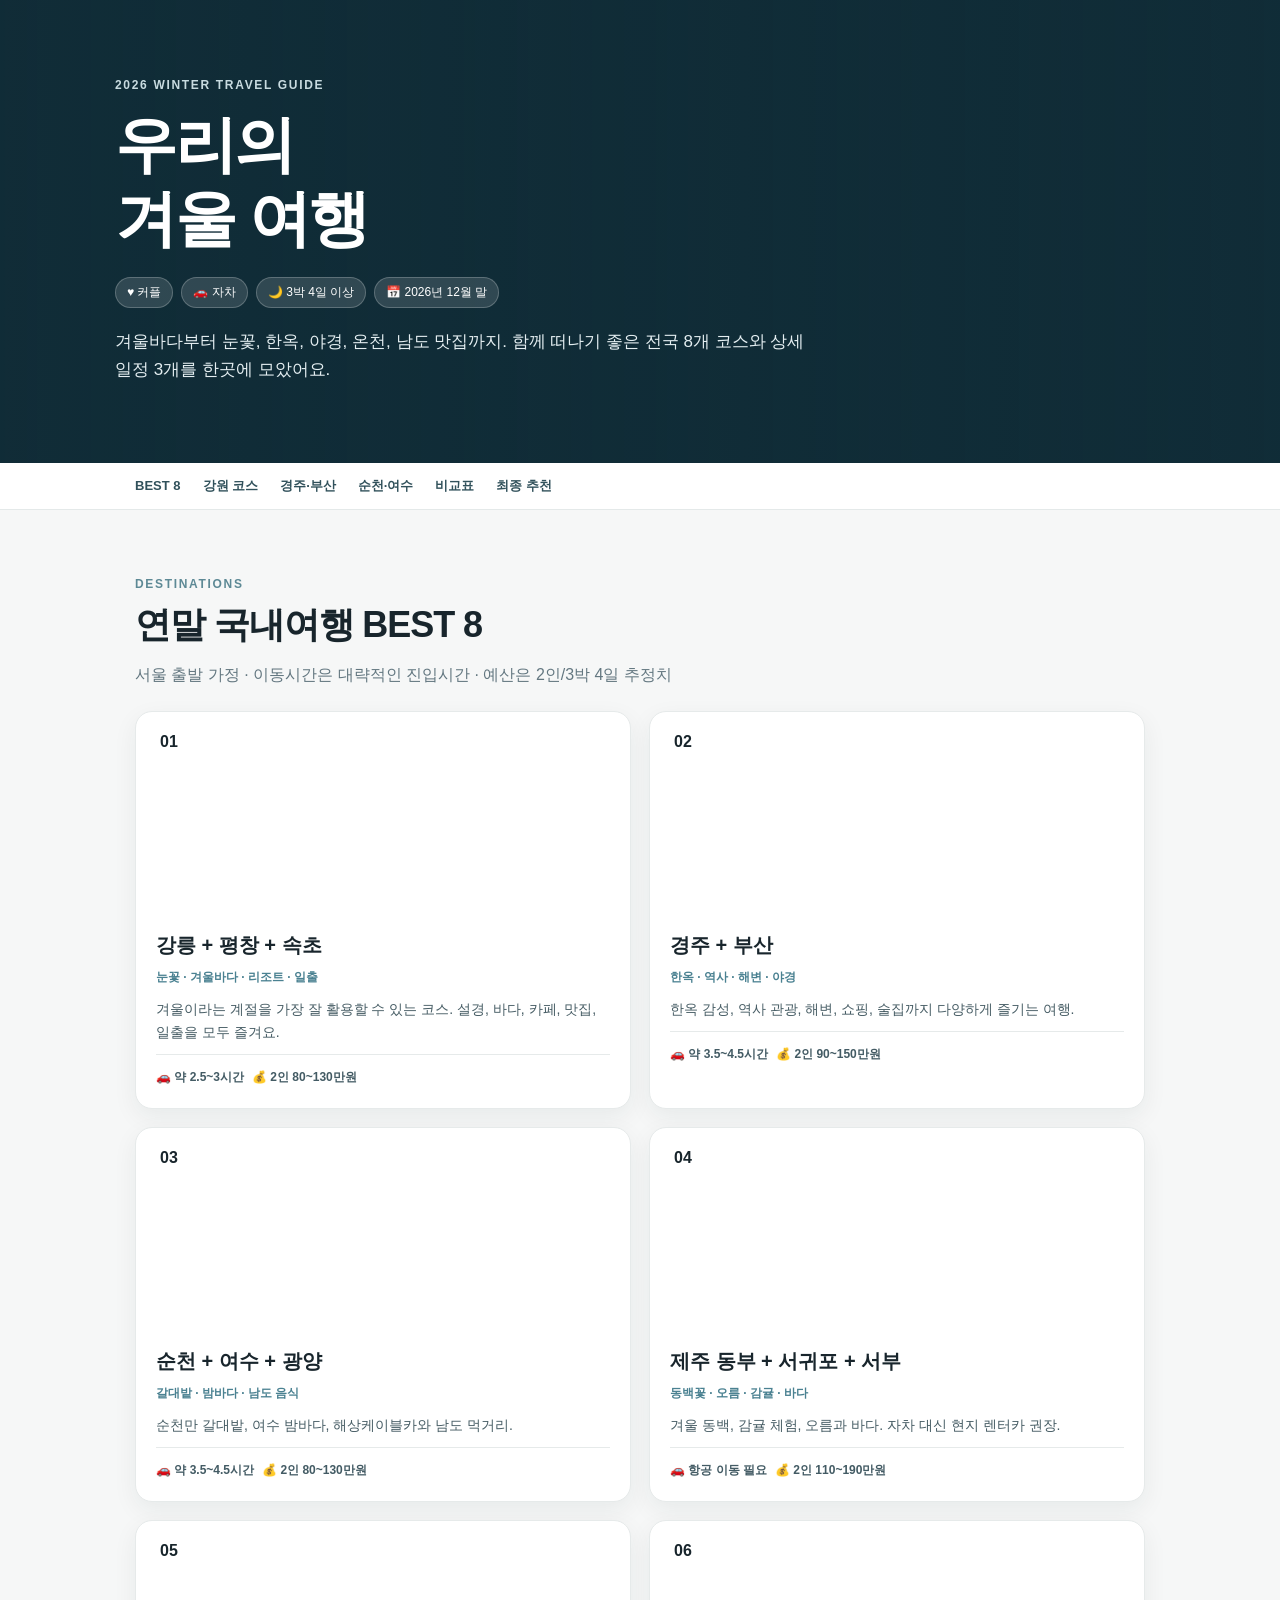
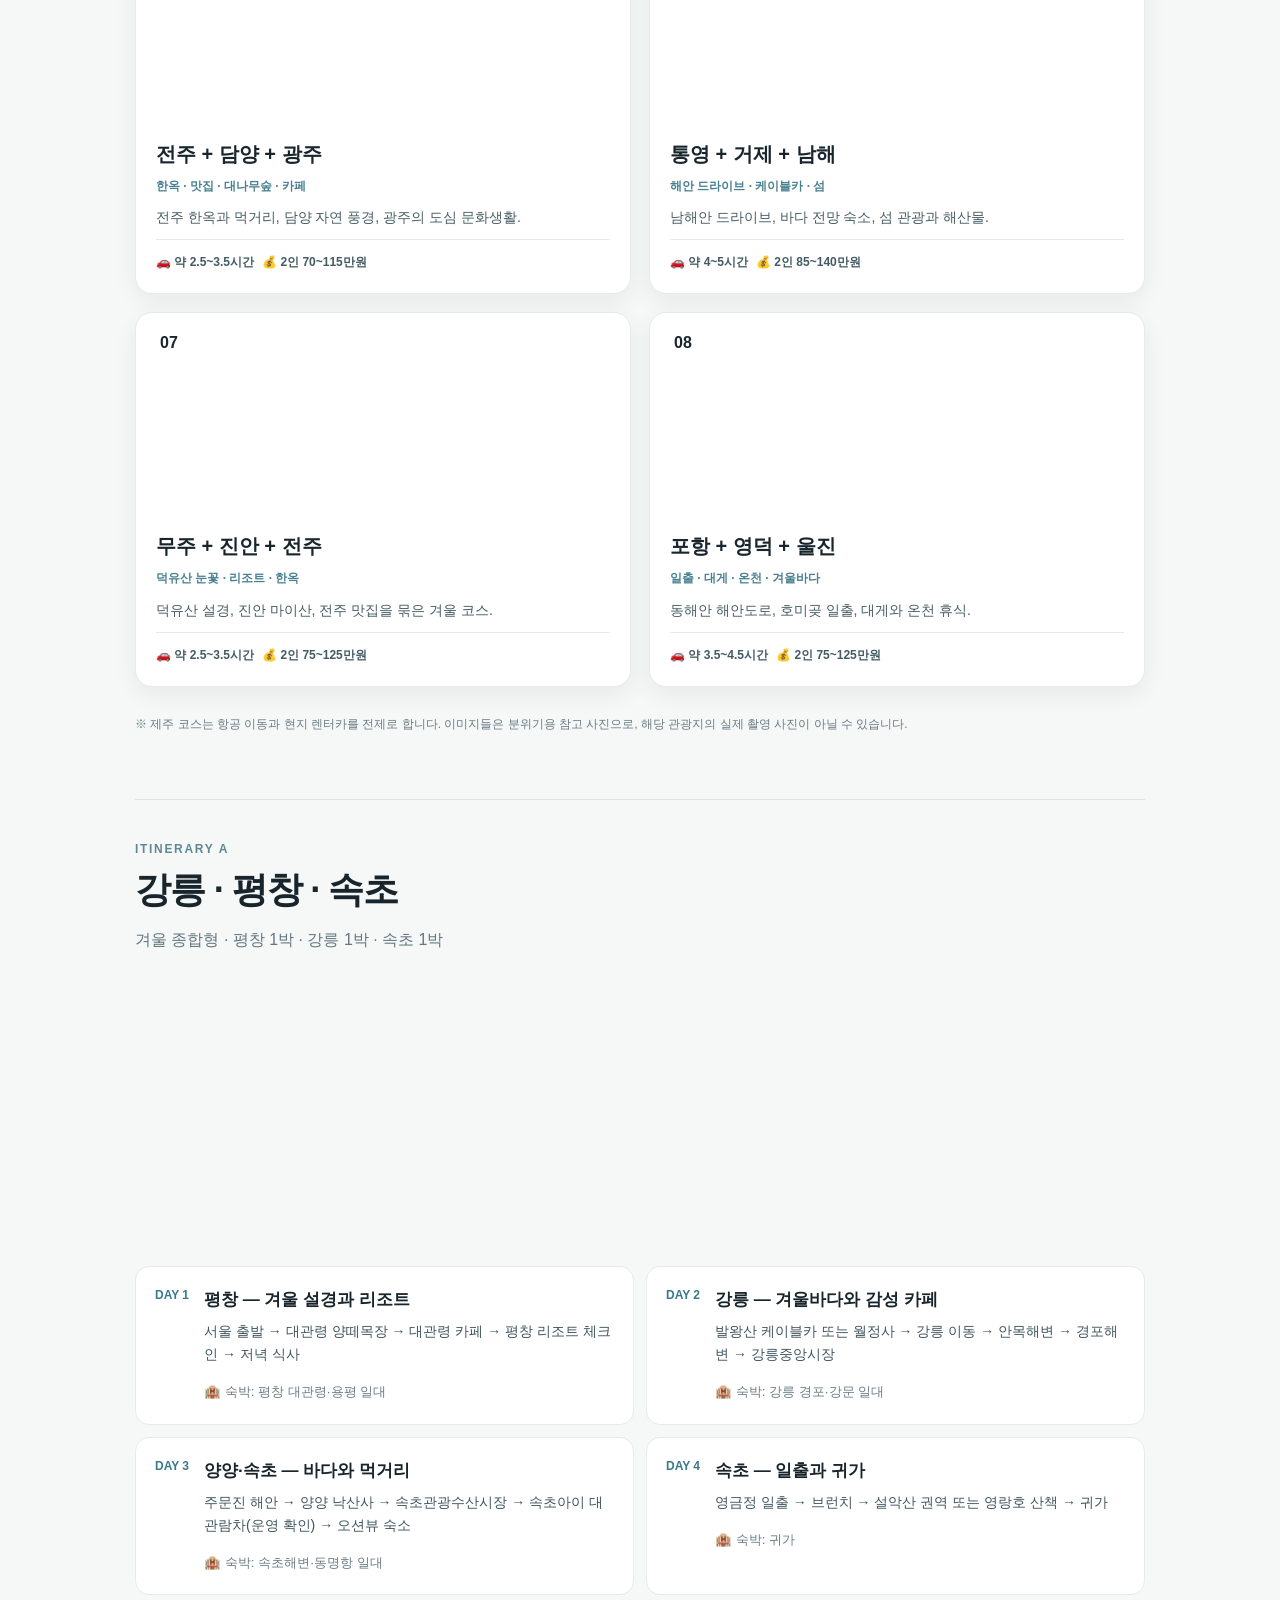
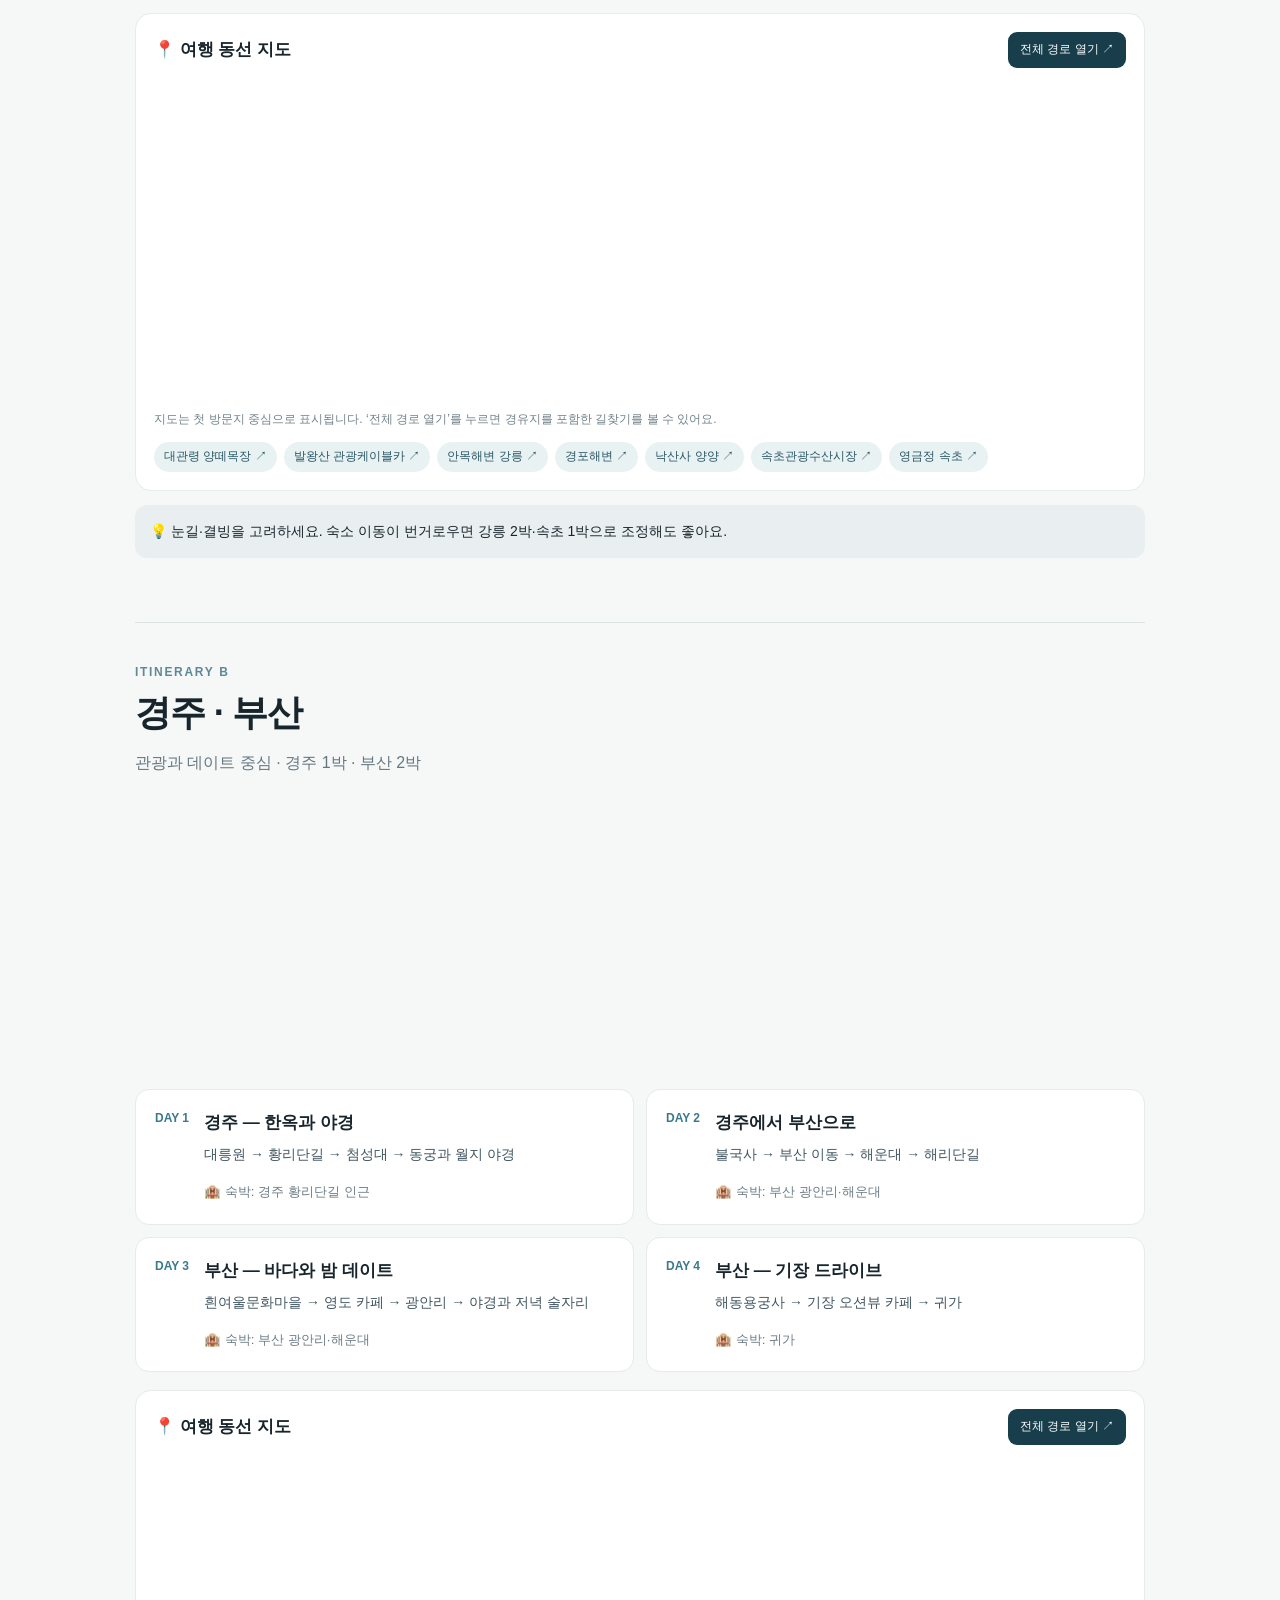
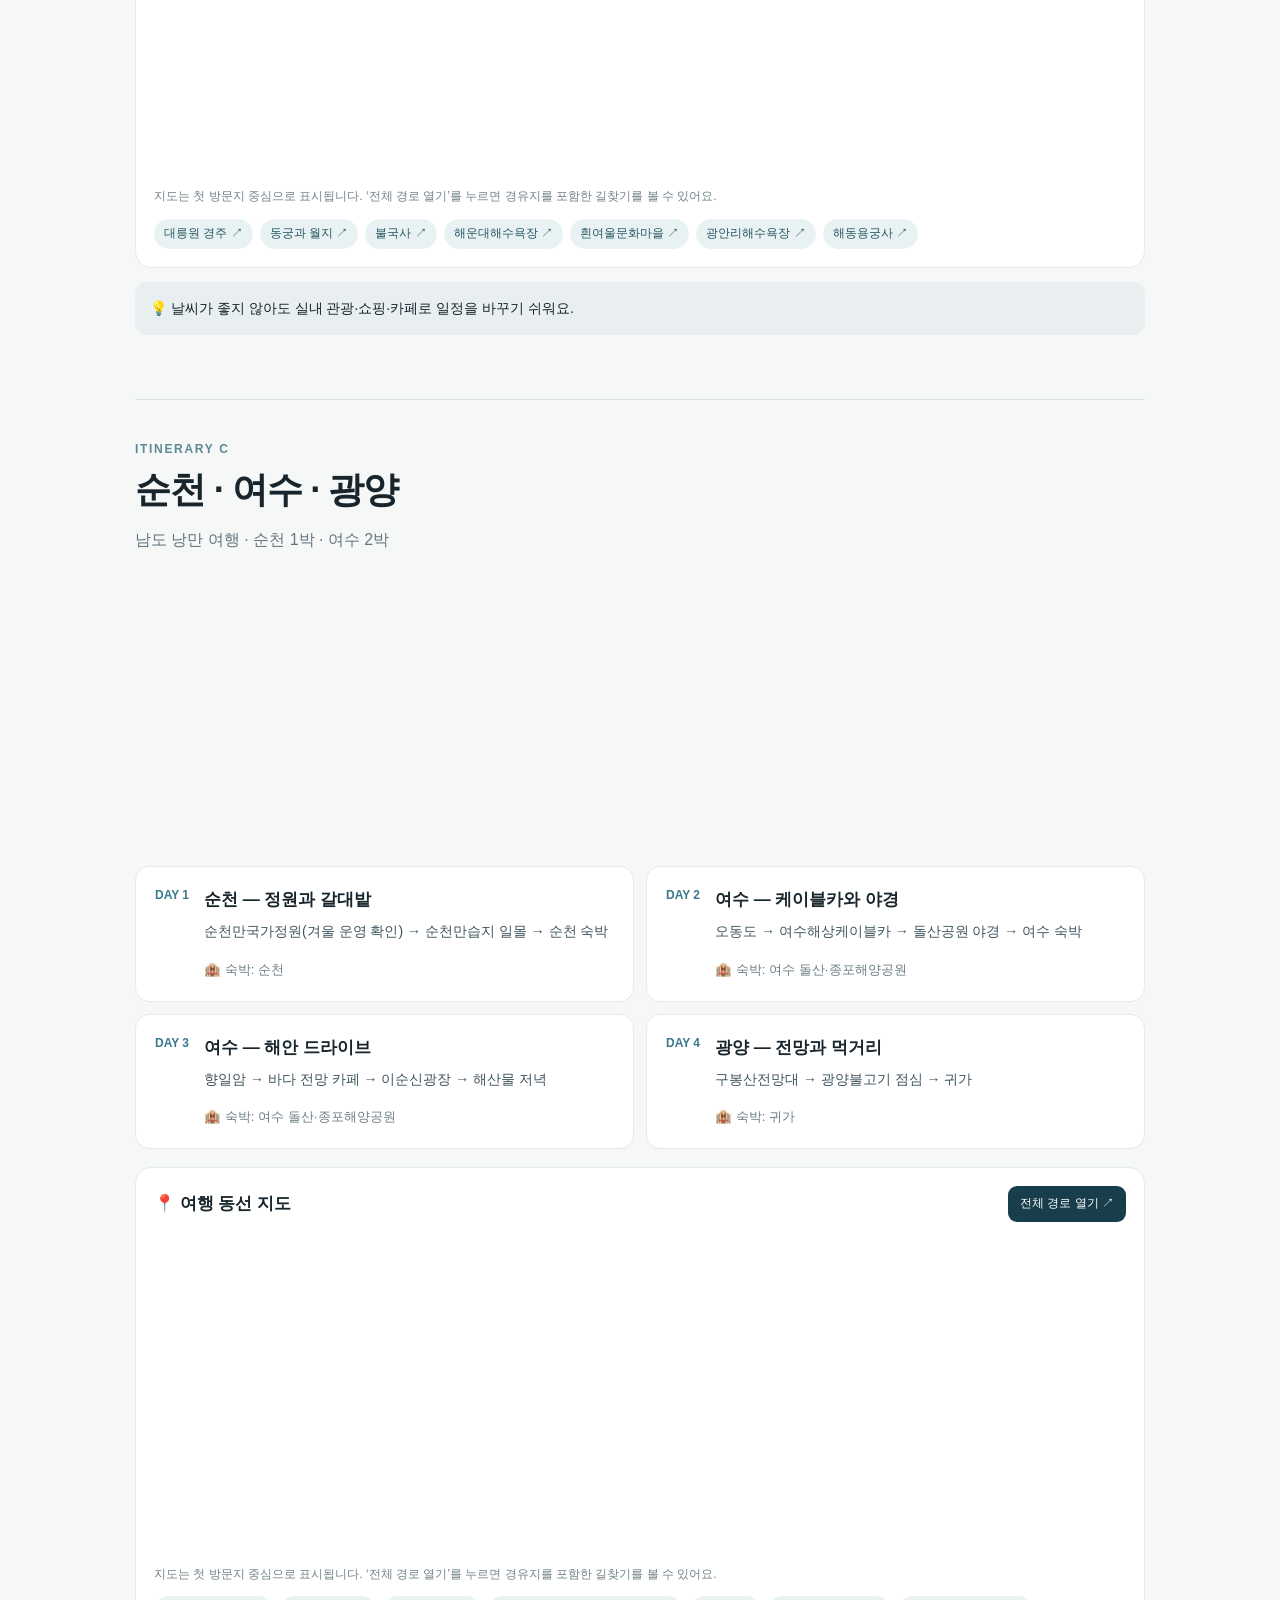
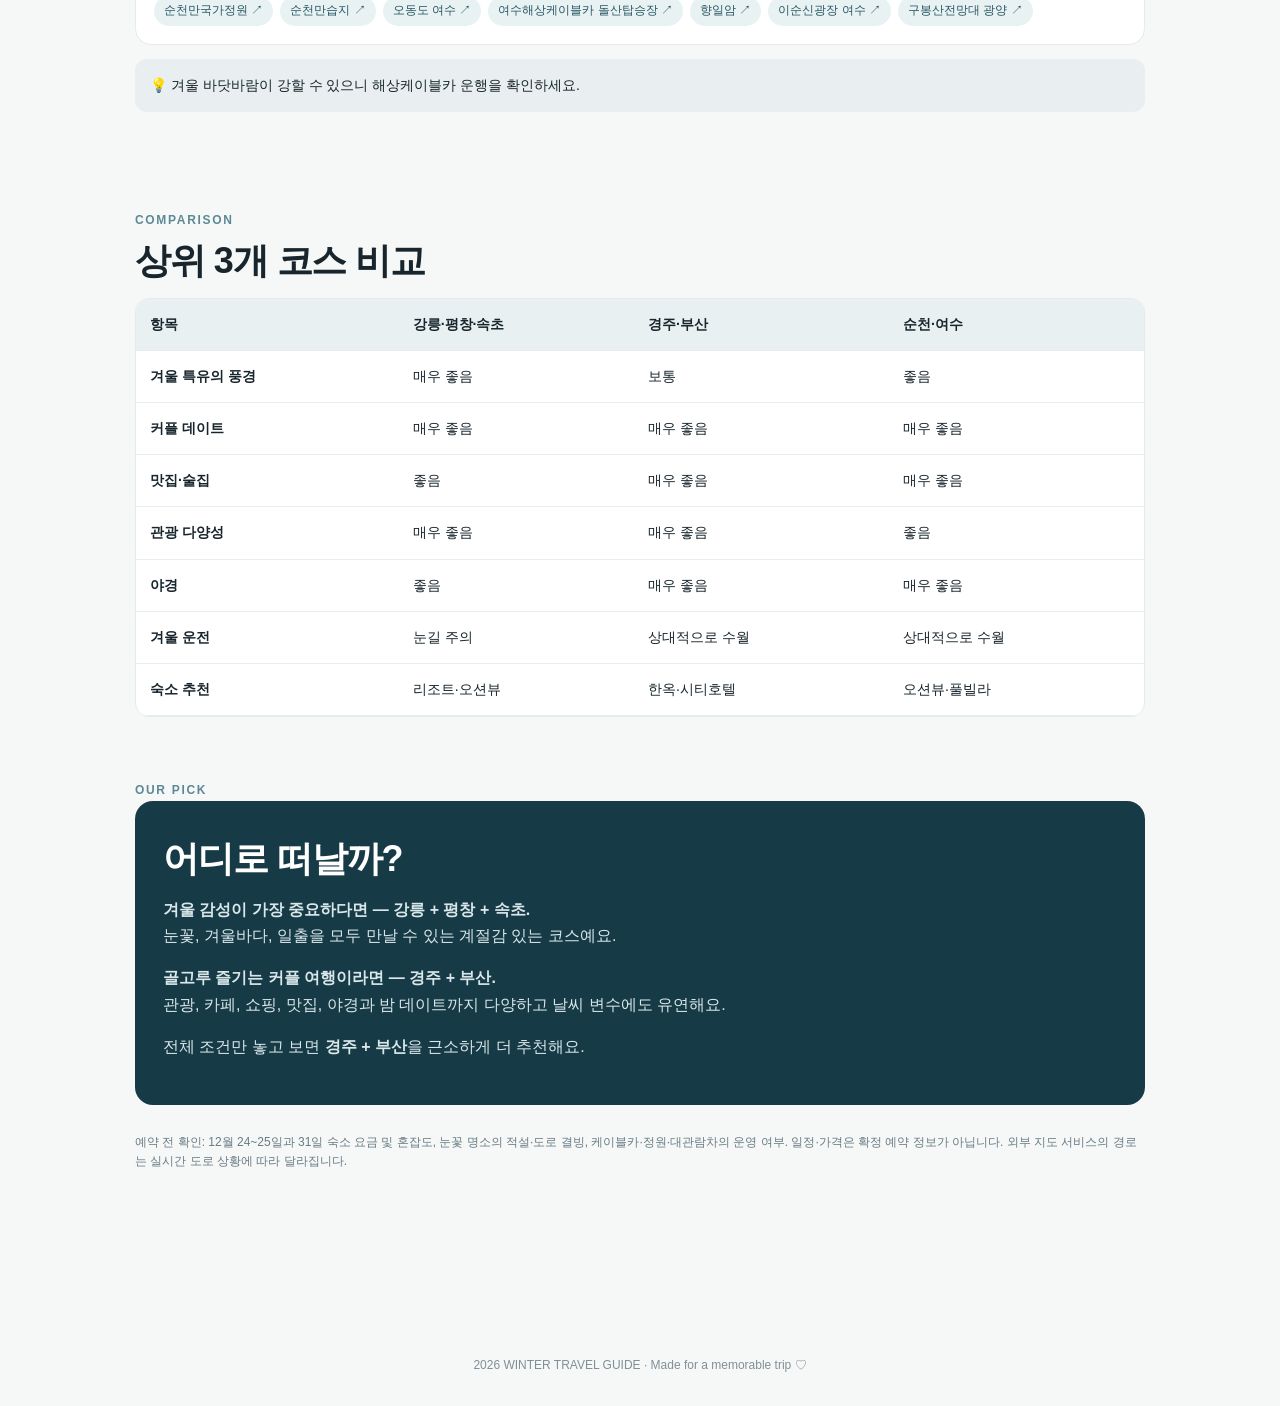
==== docs/index.html @ d194b243 "docs 추가" ====
<!doctype html><html lang="ko"><head><meta charset="utf-8"><meta name="viewport" content="width=device-width,initial-scale=1"><meta name="theme-color" content="#102c37"><meta name="description" content="2026년 12월 말 커플 국내여행 BEST 8과 3박 4일 추천 코스"><title>우리의 겨울 여행 | 2026 국내여행 가이드</title><link rel="stylesheet" href="./style.css"></head><body><header><div class="wrap"><div class="eyebrow">2026 WINTER TRAVEL GUIDE</div><h1>우리의<br>겨울 여행</h1><div class="chips"><span>♥ 커플</span><span>🚗 자차</span><span>🌙 3박 4일 이상</span><span>📅 2026년 12월 말</span></div><p class="intro">겨울바다부터 눈꽃, 한옥, 야경, 온천, 남도 맛집까지. 함께 떠나기 좋은 전국 8개 코스와 상세 일정 3개를 한곳에 모았어요.</p></div></header><nav class="nav"><div class="wrap"><a href="#best">BEST 8</a><a href="#route-a">강원 코스</a><a href="#route-b">경주·부산</a><a href="#route-c">순천·여수</a><a href="#compare">비교표</a><a href="#pick">최종 추천</a></div></nav><main class="wrap"><section class="section" id="best"><div class="section-kicker">DESTINATIONS</div><h2>연말 국내여행 BEST 8</h2><p class="lead">서울 출발 가정 · 이동시간은 대략적인 진입시간 · 예산은 2인/3박 4일 추정치</p><div class="grid"><article class="place card"><div class="photo" style="background-image:url('https://images.unsplash.com/photo-1506905925346-21bda4d32df4?auto=format&fit=crop&w=700&q=82')"><span class="rank">01</span></div><div class="place-body"><h3>강릉 + 평창 + 속초</h3><p class="tags">눈꽃 · 겨울바다 · 리조트 · 일출</p><p>겨울이라는 계절을 가장 잘 활용할 수 있는 코스. 설경, 바다, 카페, 맛집, 일출을 모두 즐겨요.</p><div class="facts"><span>🚗 약 2.5~3시간</span><span>💰 2인 80~130만원</span></div></div></article><article class="place card"><div class="photo" style="background-image:url('https://images.unsplash.com/photo-1519501025264-65ba15a82390?auto=format&fit=crop&w=700&q=82')"><span class="rank">02</span></div><div class="place-body"><h3>경주 + 부산</h3><p class="tags">한옥 · 역사 · 해변 · 야경</p><p>한옥 감성, 역사 관광, 해변, 쇼핑, 술집까지 다양하게 즐기는 여행.</p><div class="facts"><span>🚗 약 3.5~4.5시간</span><span>💰 2인 90~150만원</span></div></div></article><article class="place card"><div class="photo" style="background-image:url('https://images.unsplash.com/photo-1500534623283-312aade485b7?auto=format&fit=crop&w=700&q=82')"><span class="rank">03</span></div><div class="place-body"><h3>순천 + 여수 + 광양</h3><p class="tags">갈대밭 · 밤바다 · 남도 음식</p><p>순천만 갈대밭, 여수 밤바다, 해상케이블카와 남도 먹거리.</p><div class="facts"><span>🚗 약 3.5~4.5시간</span><span>💰 2인 80~130만원</span></div></div></article><article class="place card"><div class="photo" style="background-image:url('https://images.unsplash.com/photo-1501785888041-af3ef285b470?auto=format&fit=crop&w=700&q=82')"><span class="rank">04</span></div><div class="place-body"><h3>제주 동부 + 서귀포 + 서부</h3><p class="tags">동백꽃 · 오름 · 감귤 · 바다</p><p>겨울 동백, 감귤 체험, 오름과 바다. 자차 대신 현지 렌터카 권장.</p><div class="facts"><span>🚗 항공 이동 필요</span><span>💰 2인 110~190만원</span></div></div></article><article class="place card"><div class="photo" style="background-image:url('https://images.unsplash.com/photo-1470770841072-f978cf4d019e?auto=format&fit=crop&w=700&q=82')"><span class="rank">05</span></div><div class="place-body"><h3>전주 + 담양 + 광주</h3><p class="tags">한옥 · 맛집 · 대나무숲 · 카페</p><p>전주 한옥과 먹거리, 담양 자연 풍경, 광주의 도심 문화생활.</p><div class="facts"><span>🚗 약 2.5~3.5시간</span><span>💰 2인 70~115만원</span></div></div></article><article class="place card"><div class="photo" style="background-image:url('https://images.unsplash.com/photo-1473116763249-2faaef81ccda?auto=format&fit=crop&w=700&q=82')"><span class="rank">06</span></div><div class="place-body"><h3>통영 + 거제 + 남해</h3><p class="tags">해안 드라이브 · 케이블카 · 섬</p><p>남해안 드라이브, 바다 전망 숙소, 섬 관광과 해산물.</p><div class="facts"><span>🚗 약 4~5시간</span><span>💰 2인 85~140만원</span></div></div></article><article class="place card"><div class="photo" style="background-image:url('https://images.unsplash.com/photo-1454496522488-7a8e488e8609?auto=format&fit=crop&w=700&q=82')"><span class="rank">07</span></div><div class="place-body"><h3>무주 + 진안 + 전주</h3><p class="tags">덕유산 눈꽃 · 리조트 · 한옥</p><p>덕유산 설경, 진안 마이산, 전주 맛집을 묶은 겨울 코스.</p><div class="facts"><span>🚗 약 2.5~3.5시간</span><span>💰 2인 75~125만원</span></div></div></article><article class="place card"><div class="photo" style="background-image:url('https://images.unsplash.com/photo-1475924156734-496f6cac6ec1?auto=format&fit=crop&w=700&q=82')"><span class="rank">08</span></div><div class="place-body"><h3>포항 + 영덕 + 울진</h3><p class="tags">일출 · 대게 · 온천 · 겨울바다</p><p>동해안 해안도로, 호미곶 일출, 대게와 온천 휴식.</p><div class="facts"><span>🚗 약 3.5~4.5시간</span><span>💰 2인 75~125만원</span></div></div></article></div><p class="disclaimer">※ 제주 코스는 항공 이동과 현지 렌터카를 전제로 합니다. 이미지들은 분위기용 참고 사진으로, 해당 관광지의 실제 촬영 사진이 아닐 수 있습니다.</p></section><section class="route-section" id="route-a"><div class="section-kicker">ITINERARY A</div><h2>강릉 · 평창 · 속초</h2><p class="lead">겨울 종합형 · 평창 1박 · 강릉 1박 · 속초 1박</p><div class="route-banner" style="background-image:url('https://images.unsplash.com/photo-1506905925346-21bda4d32df4?auto=format&fit=crop&w=1300&q=82')"></div><div class="days"><article class="day"><span class="daynum">DAY 1</span><div><h4>평창 — 겨울 설경과 리조트</h4><p>서울 출발 → 대관령 양떼목장 → 대관령 카페 → 평창 리조트 체크인 → 저녁 식사</p><small>🏨 숙박: 평창 대관령·용평 일대</small></div></article><article class="day"><span class="daynum">DAY 2</span><div><h4>강릉 — 겨울바다와 감성 카페</h4><p>발왕산 케이블카 또는 월정사 → 강릉 이동 → 안목해변 → 경포해변 → 강릉중앙시장</p><small>🏨 숙박: 강릉 경포·강문 일대</small></div></article><article class="day"><span class="daynum">DAY 3</span><div><h4>양양·속초 — 바다와 먹거리</h4><p>주문진 해안 → 양양 낙산사 → 속초관광수산시장 → 속초아이 대관람차(운영 확인) → 오션뷰 숙소</p><small>🏨 숙박: 속초해변·동명항 일대</small></div></article><article class="day"><span class="daynum">DAY 4</span><div><h4>속초 — 일출과 귀가</h4><p>영금정 일출 → 브런치 → 설악산 권역 또는 영랑호 산책 → 귀가</p><small>🏨 숙박: 귀가</small></div></article></div><div class="mapbox"><div class="maphead"><h3>📍 여행 동선 지도</h3><a class="action" href="https://www.google.com/maps/dir/?api=1&origin=%EB%8C%80%EA%B4%80%EB%A0%B9%20%EC%96%91%EB%96%BC%EB%AA%A9%EC%9E%A5&destination=%EC%98%81%EA%B8%88%EC%A0%95%20%EC%86%8D%EC%B4%88&waypoints=%EB%B0%9C%EC%99%95%EC%82%B0%20%EA%B4%80%EA%B4%91%EC%BC%80%EC%9D%B4%EB%B8%94%EC%B9%B4%7C%EC%95%88%EB%AA%A9%ED%95%B4%EB%B3%80%20%EA%B0%95%EB%A6%89%7C%EA%B2%BD%ED%8F%AC%ED%95%B4%EB%B3%80%7C%EB%82%99%EC%82%B0%EC%82%AC%20%EC%96%91%EC%96%91%7C%EC%86%8D%EC%B4%88%EA%B4%80%EA%B4%91%EC%88%98%EC%82%B0%EC%8B%9C%EC%9E%A5&travelmode=driving" target="_blank" rel="noopener">전체 경로 열기 ↗</a></div><iframe loading="lazy" title="강릉 · 평창 · 속초 지도" src="https://maps.google.com/maps?q=%EB%8C%80%EA%B4%80%EB%A0%B9%20%EC%96%91%EB%96%BC%EB%AA%A9%EC%9E%A5&output=embed" referrerpolicy="no-referrer-when-downgrade"></iframe><p class="muted">지도는 첫 방문지 중심으로 표시됩니다. ‘전체 경로 열기’를 누르면 경유지를 포함한 길찾기를 볼 수 있어요.</p><div class="stops"><a href="https://www.google.com/maps/search/?api=1&query=%EB%8C%80%EA%B4%80%EB%A0%B9%20%EC%96%91%EB%96%BC%EB%AA%A9%EC%9E%A5" target="_blank" rel="noopener">대관령 양떼목장 ↗</a><a href="https://www.google.com/maps/search/?api=1&query=%EB%B0%9C%EC%99%95%EC%82%B0%20%EA%B4%80%EA%B4%91%EC%BC%80%EC%9D%B4%EB%B8%94%EC%B9%B4" target="_blank" rel="noopener">발왕산 관광케이블카 ↗</a><a href="https://www.google.com/maps/search/?api=1&query=%EC%95%88%EB%AA%A9%ED%95%B4%EB%B3%80%20%EA%B0%95%EB%A6%89" target="_blank" rel="noopener">안목해변 강릉 ↗</a><a href="https://www.google.com/maps/search/?api=1&query=%EA%B2%BD%ED%8F%AC%ED%95%B4%EB%B3%80" target="_blank" rel="noopener">경포해변 ↗</a><a href="https://www.google.com/maps/search/?api=1&query=%EB%82%99%EC%82%B0%EC%82%AC%20%EC%96%91%EC%96%91" target="_blank" rel="noopener">낙산사 양양 ↗</a><a href="https://www.google.com/maps/search/?api=1&query=%EC%86%8D%EC%B4%88%EA%B4%80%EA%B4%91%EC%88%98%EC%82%B0%EC%8B%9C%EC%9E%A5" target="_blank" rel="noopener">속초관광수산시장 ↗</a><a href="https://www.google.com/maps/search/?api=1&query=%EC%98%81%EA%B8%88%EC%A0%95%20%EC%86%8D%EC%B4%88" target="_blank" rel="noopener">영금정 속초 ↗</a></div></div><p class="note">💡 눈길·결빙을 고려하세요. 숙소 이동이 번거로우면 강릉 2박·속초 1박으로 조정해도 좋아요.</p></section><section class="route-section" id="route-b"><div class="section-kicker">ITINERARY B</div><h2>경주 · 부산</h2><p class="lead">관광과 데이트 중심 · 경주 1박 · 부산 2박</p><div class="route-banner" style="background-image:url('https://images.unsplash.com/photo-1519501025264-65ba15a82390?auto=format&fit=crop&w=1300&q=82')"></div><div class="days"><article class="day"><span class="daynum">DAY 1</span><div><h4>경주 — 한옥과 야경</h4><p>대릉원 → 황리단길 → 첨성대 → 동궁과 월지 야경</p><small>🏨 숙박: 경주 황리단길 인근</small></div></article><article class="day"><span class="daynum">DAY 2</span><div><h4>경주에서 부산으로</h4><p>불국사 → 부산 이동 → 해운대 → 해리단길</p><small>🏨 숙박: 부산 광안리·해운대</small></div></article><article class="day"><span class="daynum">DAY 3</span><div><h4>부산 — 바다와 밤 데이트</h4><p>흰여울문화마을 → 영도 카페 → 광안리 → 야경과 저녁 술자리</p><small>🏨 숙박: 부산 광안리·해운대</small></div></article><article class="day"><span class="daynum">DAY 4</span><div><h4>부산 — 기장 드라이브</h4><p>해동용궁사 → 기장 오션뷰 카페 → 귀가</p><small>🏨 숙박: 귀가</small></div></article></div><div class="mapbox"><div class="maphead"><h3>📍 여행 동선 지도</h3><a class="action" href="https://www.google.com/maps/dir/?api=1&origin=%EB%8C%80%EB%A6%89%EC%9B%90%20%EA%B2%BD%EC%A3%BC&destination=%ED%95%B4%EB%8F%99%EC%9A%A9%EA%B6%81%EC%82%AC&waypoints=%EB%8F%99%EA%B6%81%EA%B3%BC%20%EC%9B%94%EC%A7%80%7C%EB%B6%88%EA%B5%AD%EC%82%AC%7C%ED%95%B4%EC%9A%B4%EB%8C%80%ED%95%B4%EC%88%98%EC%9A%95%EC%9E%A5%7C%ED%9D%B0%EC%97%AC%EC%9A%B8%EB%AC%B8%ED%99%94%EB%A7%88%EC%9D%84%7C%EA%B4%91%EC%95%88%EB%A6%AC%ED%95%B4%EC%88%98%EC%9A%95%EC%9E%A5&travelmode=driving" target="_blank" rel="noopener">전체 경로 열기 ↗</a></div><iframe loading="lazy" title="경주 · 부산 지도" src="https://maps.google.com/maps?q=%EB%8C%80%EB%A6%89%EC%9B%90%20%EA%B2%BD%EC%A3%BC&output=embed" referrerpolicy="no-referrer-when-downgrade"></iframe><p class="muted">지도는 첫 방문지 중심으로 표시됩니다. ‘전체 경로 열기’를 누르면 경유지를 포함한 길찾기를 볼 수 있어요.</p><div class="stops"><a href="https://www.google.com/maps/search/?api=1&query=%EB%8C%80%EB%A6%89%EC%9B%90%20%EA%B2%BD%EC%A3%BC" target="_blank" rel="noopener">대릉원 경주 ↗</a><a href="https://www.google.com/maps/search/?api=1&query=%EB%8F%99%EA%B6%81%EA%B3%BC%20%EC%9B%94%EC%A7%80" target="_blank" rel="noopener">동궁과 월지 ↗</a><a href="https://www.google.com/maps/search/?api=1&query=%EB%B6%88%EA%B5%AD%EC%82%AC" target="_blank" rel="noopener">불국사 ↗</a><a href="https://www.google.com/maps/search/?api=1&query=%ED%95%B4%EC%9A%B4%EB%8C%80%ED%95%B4%EC%88%98%EC%9A%95%EC%9E%A5" target="_blank" rel="noopener">해운대해수욕장 ↗</a><a href="https://www.google.com/maps/search/?api=1&query=%ED%9D%B0%EC%97%AC%EC%9A%B8%EB%AC%B8%ED%99%94%EB%A7%88%EC%9D%84" target="_blank" rel="noopener">흰여울문화마을 ↗</a><a href="https://www.google.com/maps/search/?api=1&query=%EA%B4%91%EC%95%88%EB%A6%AC%ED%95%B4%EC%88%98%EC%9A%95%EC%9E%A5" target="_blank" rel="noopener">광안리해수욕장 ↗</a><a href="https://www.google.com/maps/search/?api=1&query=%ED%95%B4%EB%8F%99%EC%9A%A9%EA%B6%81%EC%82%AC" target="_blank" rel="noopener">해동용궁사 ↗</a></div></div><p class="note">💡 날씨가 좋지 않아도 실내 관광·쇼핑·카페로 일정을 바꾸기 쉬워요.</p></section><section class="route-section" id="route-c"><div class="section-kicker">ITINERARY C</div><h2>순천 · 여수 · 광양</h2><p class="lead">남도 낭만 여행 · 순천 1박 · 여수 2박</p><div class="route-banner" style="background-image:url('https://images.unsplash.com/photo-1500534623283-312aade485b7?auto=format&fit=crop&w=1300&q=82')"></div><div class="days"><article class="day"><span class="daynum">DAY 1</span><div><h4>순천 — 정원과 갈대밭</h4><p>순천만국가정원(겨울 운영 확인) → 순천만습지 일몰 → 순천 숙박</p><small>🏨 숙박: 순천</small></div></article><article class="day"><span class="daynum">DAY 2</span><div><h4>여수 — 케이블카와 야경</h4><p>오동도 → 여수해상케이블카 → 돌산공원 야경 → 여수 숙박</p><small>🏨 숙박: 여수 돌산·종포해양공원</small></div></article><article class="day"><span class="daynum">DAY 3</span><div><h4>여수 — 해안 드라이브</h4><p>향일암 → 바다 전망 카페 → 이순신광장 → 해산물 저녁</p><small>🏨 숙박: 여수 돌산·종포해양공원</small></div></article><article class="day"><span class="daynum">DAY 4</span><div><h4>광양 — 전망과 먹거리</h4><p>구봉산전망대 → 광양불고기 점심 → 귀가</p><small>🏨 숙박: 귀가</small></div></article></div><div class="mapbox"><div class="maphead"><h3>📍 여행 동선 지도</h3><a class="action" href="https://www.google.com/maps/dir/?api=1&origin=%EC%88%9C%EC%B2%9C%EB%A7%8C%EA%B5%AD%EA%B0%80%EC%A0%95%EC%9B%90&destination=%EA%B5%AC%EB%B4%89%EC%82%B0%EC%A0%84%EB%A7%9D%EB%8C%80%20%EA%B4%91%EC%96%91&waypoints=%EC%88%9C%EC%B2%9C%EB%A7%8C%EC%8A%B5%EC%A7%80%7C%EC%98%A4%EB%8F%99%EB%8F%84%20%EC%97%AC%EC%88%98%7C%EC%97%AC%EC%88%98%ED%95%B4%EC%83%81%EC%BC%80%EC%9D%B4%EB%B8%94%EC%B9%B4%20%EB%8F%8C%EC%82%B0%ED%83%91%EC%8A%B9%EC%9E%A5%7C%ED%96%A5%EC%9D%BC%EC%95%94%7C%EC%9D%B4%EC%88%9C%EC%8B%A0%EA%B4%91%EC%9E%A5%20%EC%97%AC%EC%88%98&travelmode=driving" target="_blank" rel="noopener">전체 경로 열기 ↗</a></div><iframe loading="lazy" title="순천 · 여수 · 광양 지도" src="https://maps.google.com/maps?q=%EC%88%9C%EC%B2%9C%EB%A7%8C%EA%B5%AD%EA%B0%80%EC%A0%95%EC%9B%90&output=embed" referrerpolicy="no-referrer-when-downgrade"></iframe><p class="muted">지도는 첫 방문지 중심으로 표시됩니다. ‘전체 경로 열기’를 누르면 경유지를 포함한 길찾기를 볼 수 있어요.</p><div class="stops"><a href="https://www.google.com/maps/search/?api=1&query=%EC%88%9C%EC%B2%9C%EB%A7%8C%EA%B5%AD%EA%B0%80%EC%A0%95%EC%9B%90" target="_blank" rel="noopener">순천만국가정원 ↗</a><a href="https://www.google.com/maps/search/?api=1&query=%EC%88%9C%EC%B2%9C%EB%A7%8C%EC%8A%B5%EC%A7%80" target="_blank" rel="noopener">순천만습지 ↗</a><a href="https://www.google.com/maps/search/?api=1&query=%EC%98%A4%EB%8F%99%EB%8F%84%20%EC%97%AC%EC%88%98" target="_blank" rel="noopener">오동도 여수 ↗</a><a href="https://www.google.com/maps/search/?api=1&query=%EC%97%AC%EC%88%98%ED%95%B4%EC%83%81%EC%BC%80%EC%9D%B4%EB%B8%94%EC%B9%B4%20%EB%8F%8C%EC%82%B0%ED%83%91%EC%8A%B9%EC%9E%A5" target="_blank" rel="noopener">여수해상케이블카 돌산탑승장 ↗</a><a href="https://www.google.com/maps/search/?api=1&query=%ED%96%A5%EC%9D%BC%EC%95%94" target="_blank" rel="noopener">향일암 ↗</a><a href="https://www.google.com/maps/search/?api=1&query=%EC%9D%B4%EC%88%9C%EC%8B%A0%EA%B4%91%EC%9E%A5%20%EC%97%AC%EC%88%98" target="_blank" rel="noopener">이순신광장 여수 ↗</a><a href="https://www.google.com/maps/search/?api=1&query=%EA%B5%AC%EB%B4%89%EC%82%B0%EC%A0%84%EB%A7%9D%EB%8C%80%20%EA%B4%91%EC%96%91" target="_blank" rel="noopener">구봉산전망대 광양 ↗</a></div></div><p class="note">💡 겨울 바닷바람이 강할 수 있으니 해상케이블카 운행을 확인하세요.</p></section><section class="section" id="compare"><div class="section-kicker">COMPARISON</div><h2>상위 3개 코스 비교</h2><div class="tablewrap"><table><thead><tr><th>항목</th><th>강릉·평창·속초</th><th>경주·부산</th><th>순천·여수</th></tr></thead><tbody><tr><td>겨울 특유의 풍경</td><td>매우 좋음</td><td>보통</td><td>좋음</td></tr><tr><td>커플 데이트</td><td>매우 좋음</td><td>매우 좋음</td><td>매우 좋음</td></tr><tr><td>맛집·술집</td><td>좋음</td><td>매우 좋음</td><td>매우 좋음</td></tr><tr><td>관광 다양성</td><td>매우 좋음</td><td>매우 좋음</td><td>좋음</td></tr><tr><td>야경</td><td>좋음</td><td>매우 좋음</td><td>매우 좋음</td></tr><tr><td>겨울 운전</td><td>눈길 주의</td><td>상대적으로 수월</td><td>상대적으로 수월</td></tr><tr><td>숙소 추천</td><td>리조트·오션뷰</td><td>한옥·시티호텔</td><td>오션뷰·풀빌라</td></tr></tbody></table></div></section><section class="section" id="pick"><div class="section-kicker">OUR PICK</div><div class="conclusion"><h2>어디로 떠날까?</h2><p><strong>겨울 감성이 가장 중요하다면 — 강릉 + 평창 + 속초.</strong><br>눈꽃, 겨울바다, 일출을 모두 만날 수 있는 계절감 있는 코스예요.</p><p><strong>골고루 즐기는 커플 여행이라면 — 경주 + 부산.</strong><br>관광, 카페, 쇼핑, 맛집, 야경과 밤 데이트까지 다양하고 날씨 변수에도 유연해요.</p><p>전체 조건만 놓고 보면 <strong>경주 + 부산</strong>을 근소하게 더 추천해요.</p></div><p class="disclaimer">예약 전 확인: 12월 24~25일과 31일 숙소 요금 및 혼잡도, 눈꽃 명소의 적설·도로 결빙, 케이블카·정원·대관람차의 운영 여부. 일정·가격은 확정 예약 정보가 아닙니다. 외부 지도 서비스의 경로는 실시간 도로 상황에 따라 달라집니다.</p></section></main><footer>2026 WINTER TRAVEL GUIDE · Made for a memorable trip ♡</footer></body></html>
---- docs/style.css ----
*{box-sizing:border-box}html{scroll-behavior:smooth}body{margin:0;background:#f6f7f7;color:#18252c;font-family:-apple-system,BlinkMacSystemFont,"Apple SD Gothic Neo","Noto Sans KR",sans-serif;line-height:1.65}a{color:inherit}header{background:#102c37;color:white;padding:76px 20px 62px;position:relative;overflow:hidden}header:before{content:"";position:absolute;inset:0;background:linear-gradient(90deg,#102c37e8,#102c3770),url("https://images.unsplash.com/photo-1506905925346-21bda4d32df4?auto=format&fit=crop&w=1600&q=82") center/cover}header .wrap{position:relative}h1{font-size:clamp(34px,7vw,62px);line-height:1.2;letter-spacing:-.04em;margin:12px 0 20px}h2{font-size:clamp(25px,4vw,36px);line-height:1.25;letter-spacing:-.03em;margin:7px 0 15px}h3{font-size:20px;line-height:1.3;margin:0}h4{font-size:17px;margin:0 0 6px}.wrap{max-width:1050px;margin:auto}.eyebrow,.section-kicker{font-size:12px;font-weight:800;letter-spacing:.14em;color:#5d8995}.eyebrow{color:#c8dbe0}.intro{font-size:17px;max-width:700px;color:#e4eef1}.chips{display:flex;flex-wrap:wrap;gap:8px;margin:20px 0}.chips span{padding:5px 11px;background:#ffffff23;border:1px solid #ffffff38;border-radius:50px;font-size:12px}.nav{background:white;border-bottom:1px solid #e4e9e9;position:sticky;top:0;z-index:10;overflow:auto}.nav .wrap{display:flex;gap:22px;padding:12px 20px;white-space:nowrap;font-size:13px;font-weight:700}.nav a{text-decoration:none;color:#31515b}main{padding:30px 20px 90px}.section{margin:35px 0 64px}.lead{color:#637780;margin:0 0 23px}.grid{display:grid;grid-template-columns:repeat(2,minmax(0,1fr));gap:18px}.card{background:white;border:1px solid #e6eaea;border-radius:17px;overflow:hidden;box-shadow:0 8px 24px #152e3610}.photo{height:200px;background-size:cover;background-position:center;position:relative}.rank{position:absolute;top:12px;left:12px;background:white;padding:5px 12px;border-radius:9px;font-weight:900}.place-body{padding:20px}.place-body p{font-size:14px;margin:10px 0;color:#475d65}.place-body .tags{font-size:12px;color:#4a8191;font-weight:700}.facts{border-top:1px solid #e6eaea;padding-top:13px;display:flex;flex-wrap:wrap;gap:8px;font-size:12px;font-weight:700;color:#435b64}.route-section{padding:40px 0 50px;border-top:1px solid #dce3e5}.route-banner{height:270px;background-size:cover;background-position:center;border-radius:16px;margin:20px 0}.days{display:grid;grid-template-columns:1fr 1fr;gap:12px}.day{background:white;border:1px solid #e6eaea;border-radius:14px;padding:19px;display:flex;gap:15px}.daynum{flex-shrink:0;color:#397a8b;font-weight:900;font-size:12px}.day p{font-size:14px;margin:0 0 12px;color:#405660}.day small{color:#6c7d85}.mapbox{background:white;border:1px solid #e6eaea;border-radius:16px;padding:18px;margin-top:18px}.maphead{display:flex;align-items:center;justify-content:space-between;gap:10px;margin-bottom:12px}.maphead h3{font-size:17px}.action{background:#173e4a;color:white;padding:8px 12px;border-radius:9px;text-decoration:none;font-size:12px;white-space:nowrap}.mapbox iframe{width:100%;height:310px;border:0;border-radius:10px}.muted{font-size:12px;color:#71828a}.stops{display:flex;flex-wrap:wrap;gap:7px;margin-top:12px}.stops a{font-size:12px;background:#e9f2f3;color:#285664;border-radius:20px;padding:5px 10px;text-decoration:none}.note{padding:15px;background:#e9eff0;border-radius:12px;font-size:14px}.tablewrap{overflow-x:auto;background:white;border-radius:14px;border:1px solid #e6eaea}table{border-collapse:collapse;width:100%;min-width:610px;font-size:14px}th,td{text-align:left;padding:14px;border-bottom:1px solid #e8eeee}th{background:#e8f0f1}td:first-child{font-weight:700}.conclusion{background:#163a46;color:white;border-radius:18px;padding:28px}.conclusion p{color:#d9e7ea}.disclaimer{color:#687c84;font-size:12px;margin-top:28px}footer{text-align:center;font-size:12px;color:#809096;padding:30px}button{cursor:pointer}@media(max-width:680px){header{padding:56px 20px 45px}.grid,.days{grid-template-columns:1fr}.photo{height:190px}.route-banner{height:195px}.mapbox iframe{height:260px}.maphead{align-items:flex-start;flex-direction:column}.place-body{padding:17px}.section{margin:25px 0 50px}}
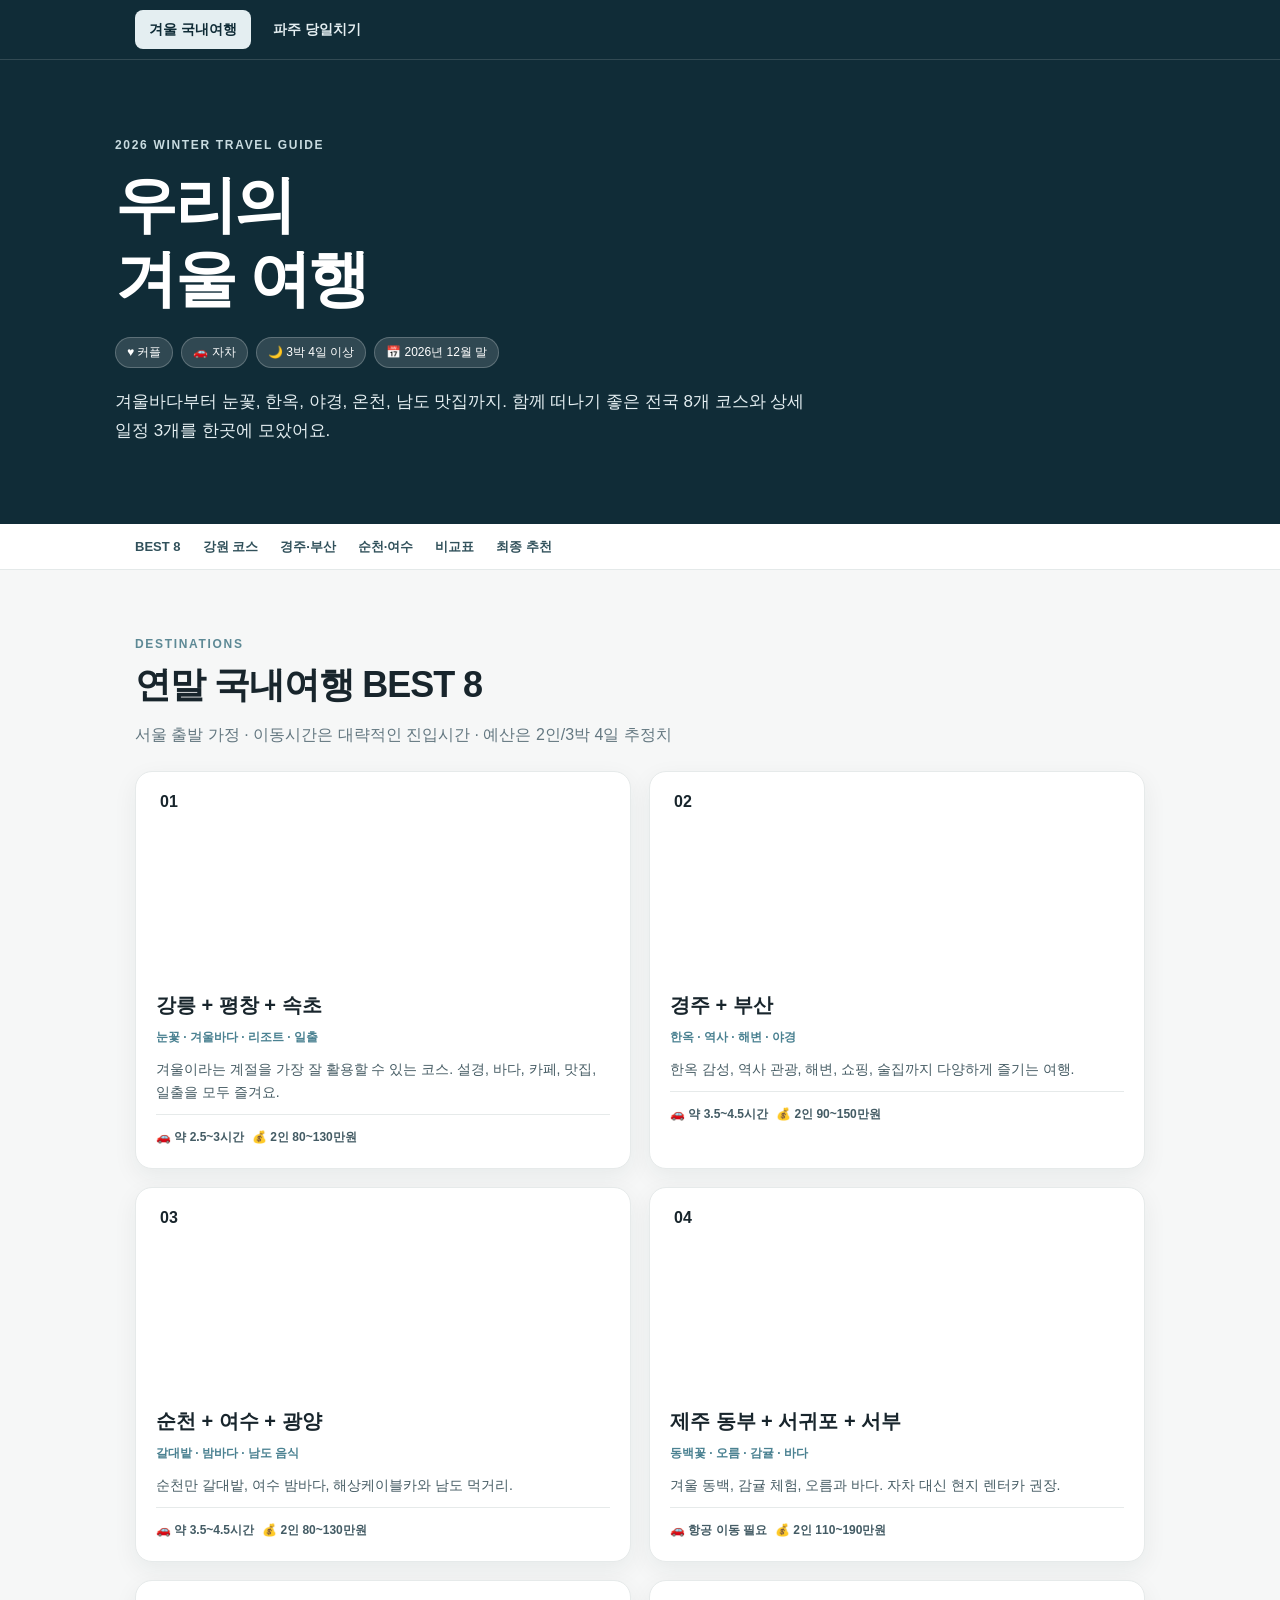
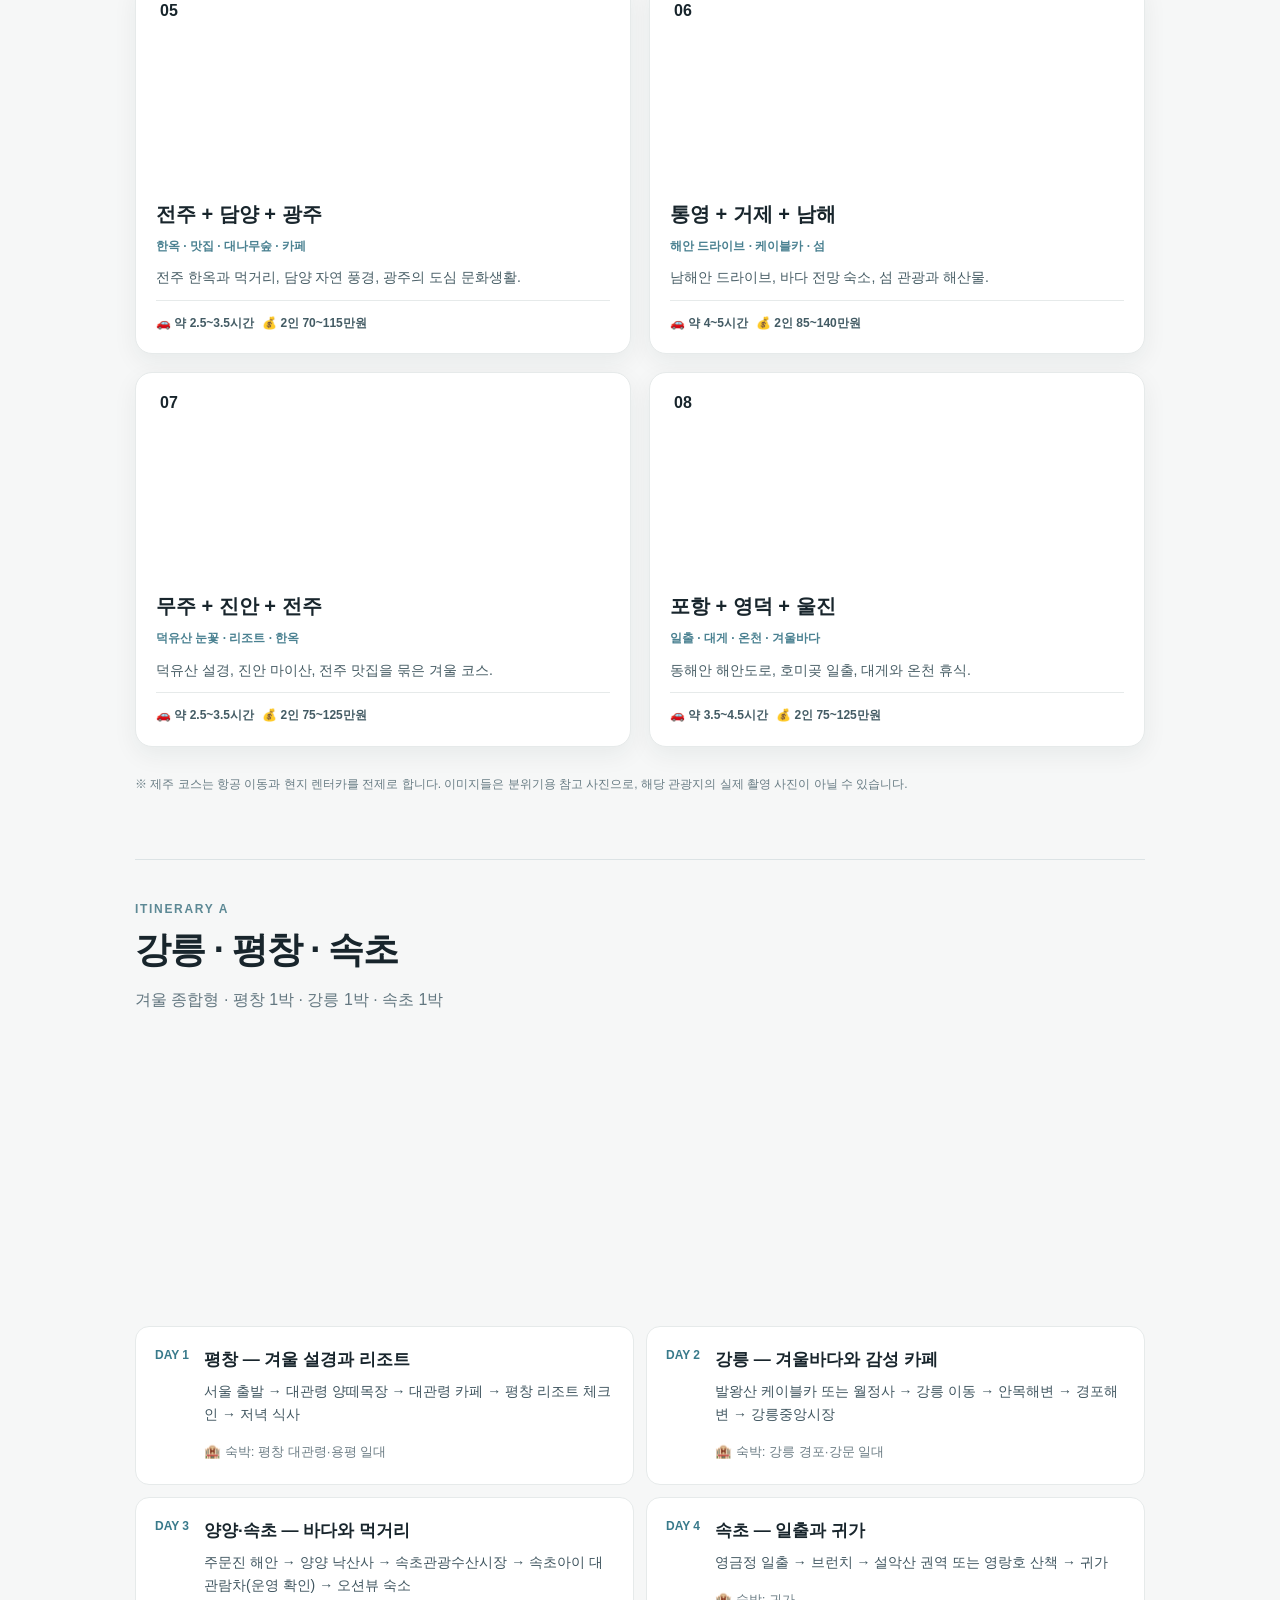
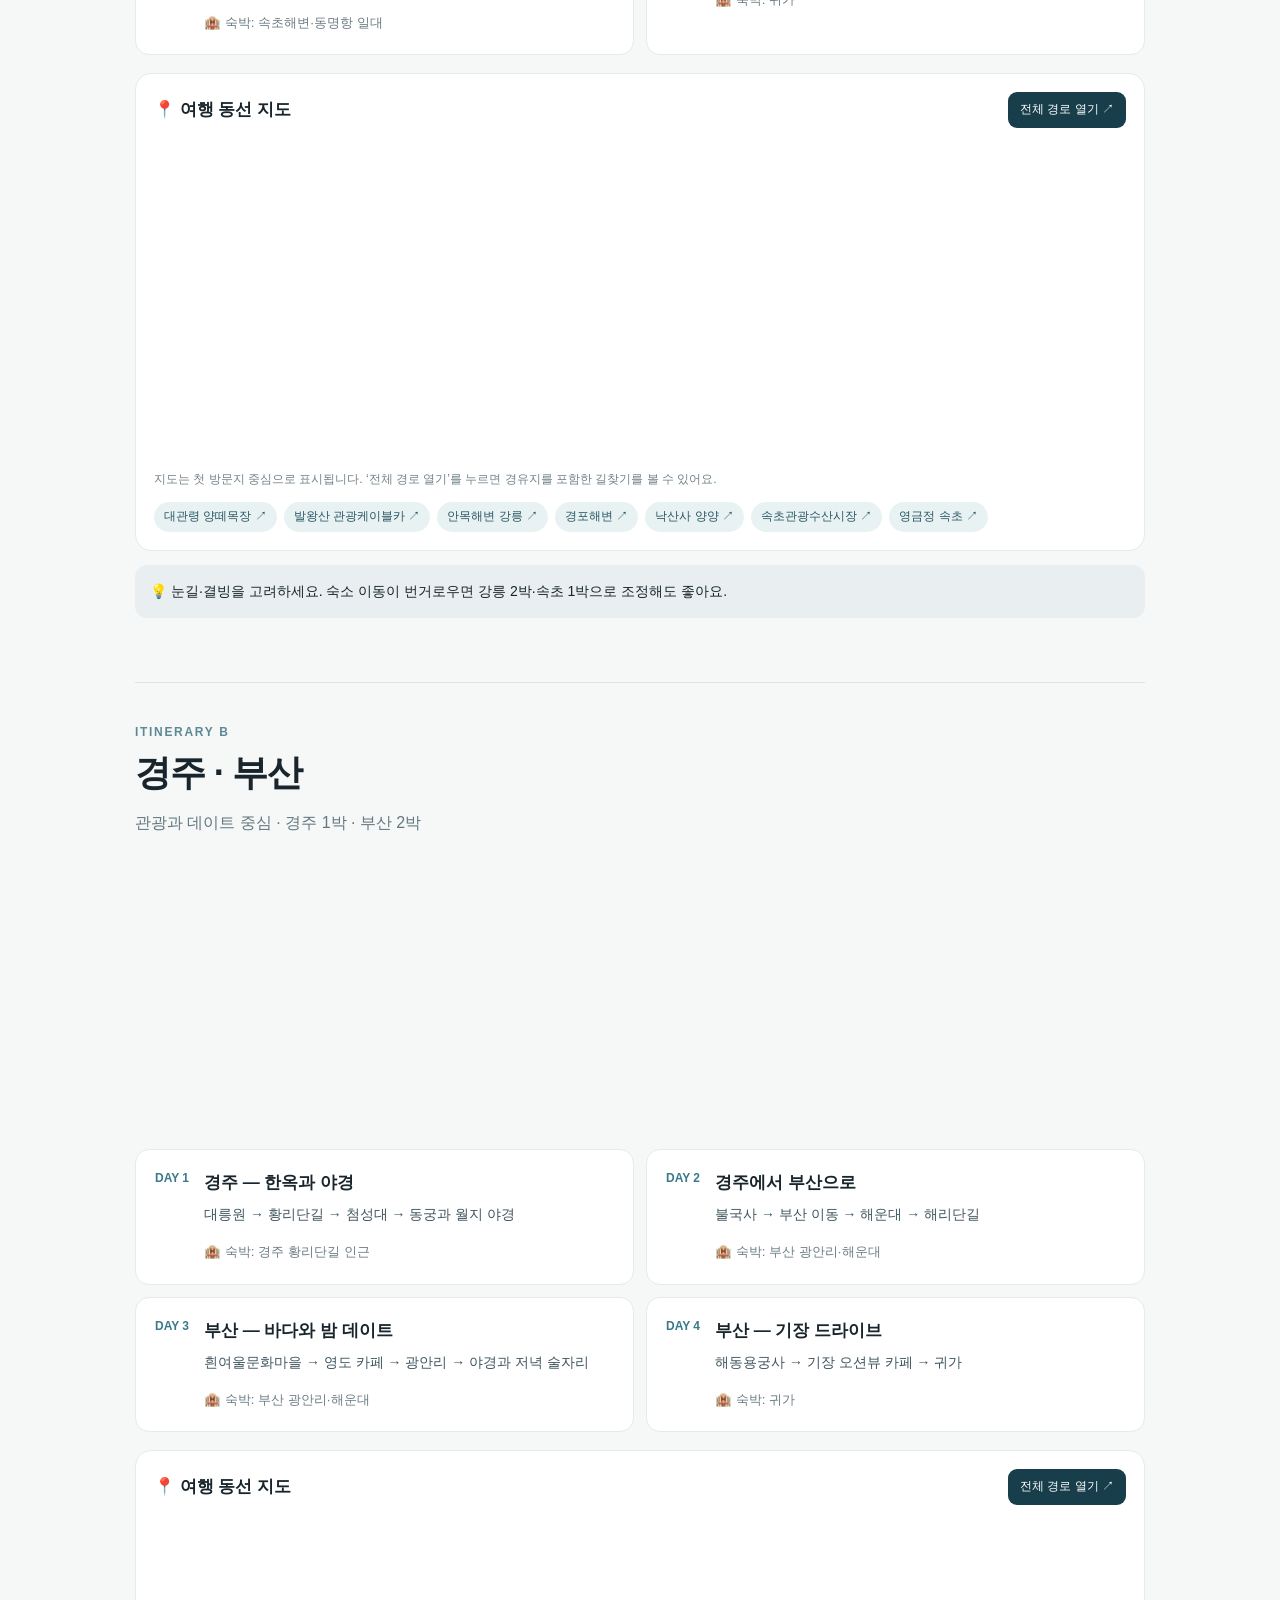
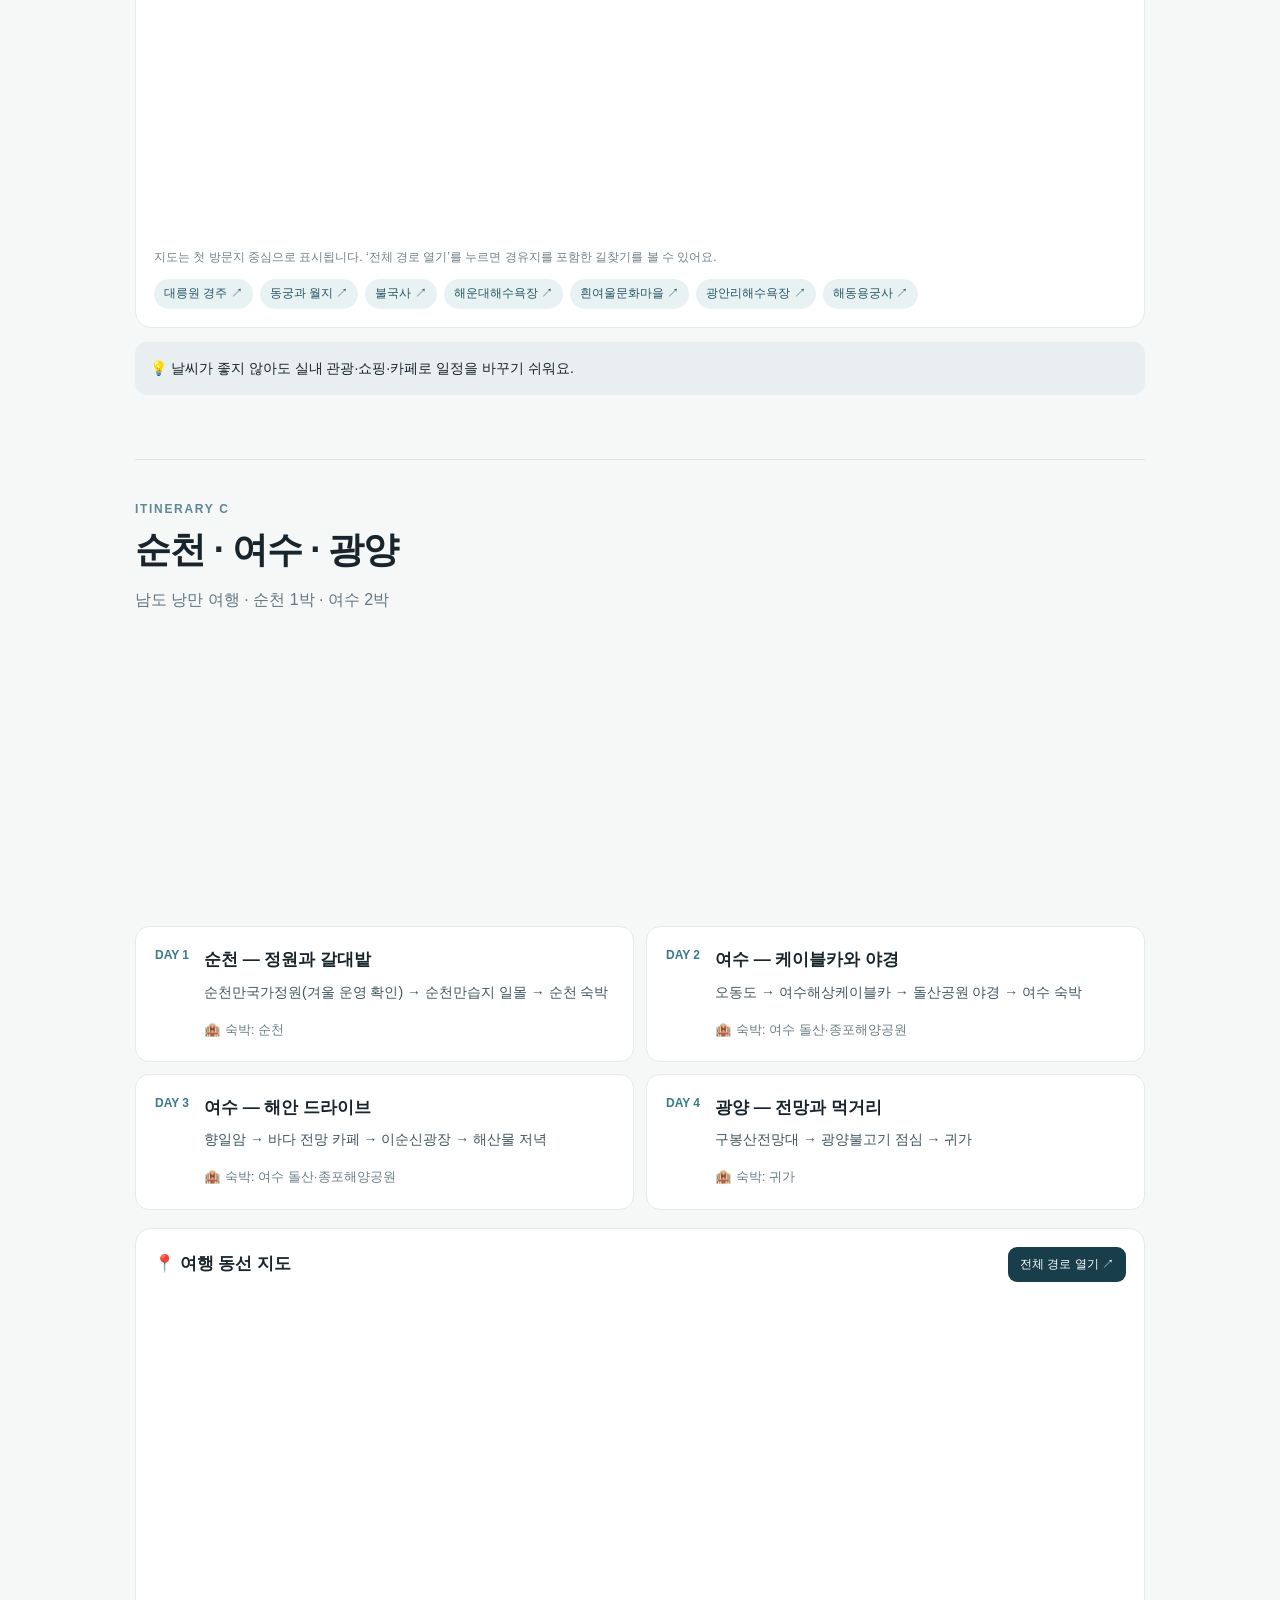
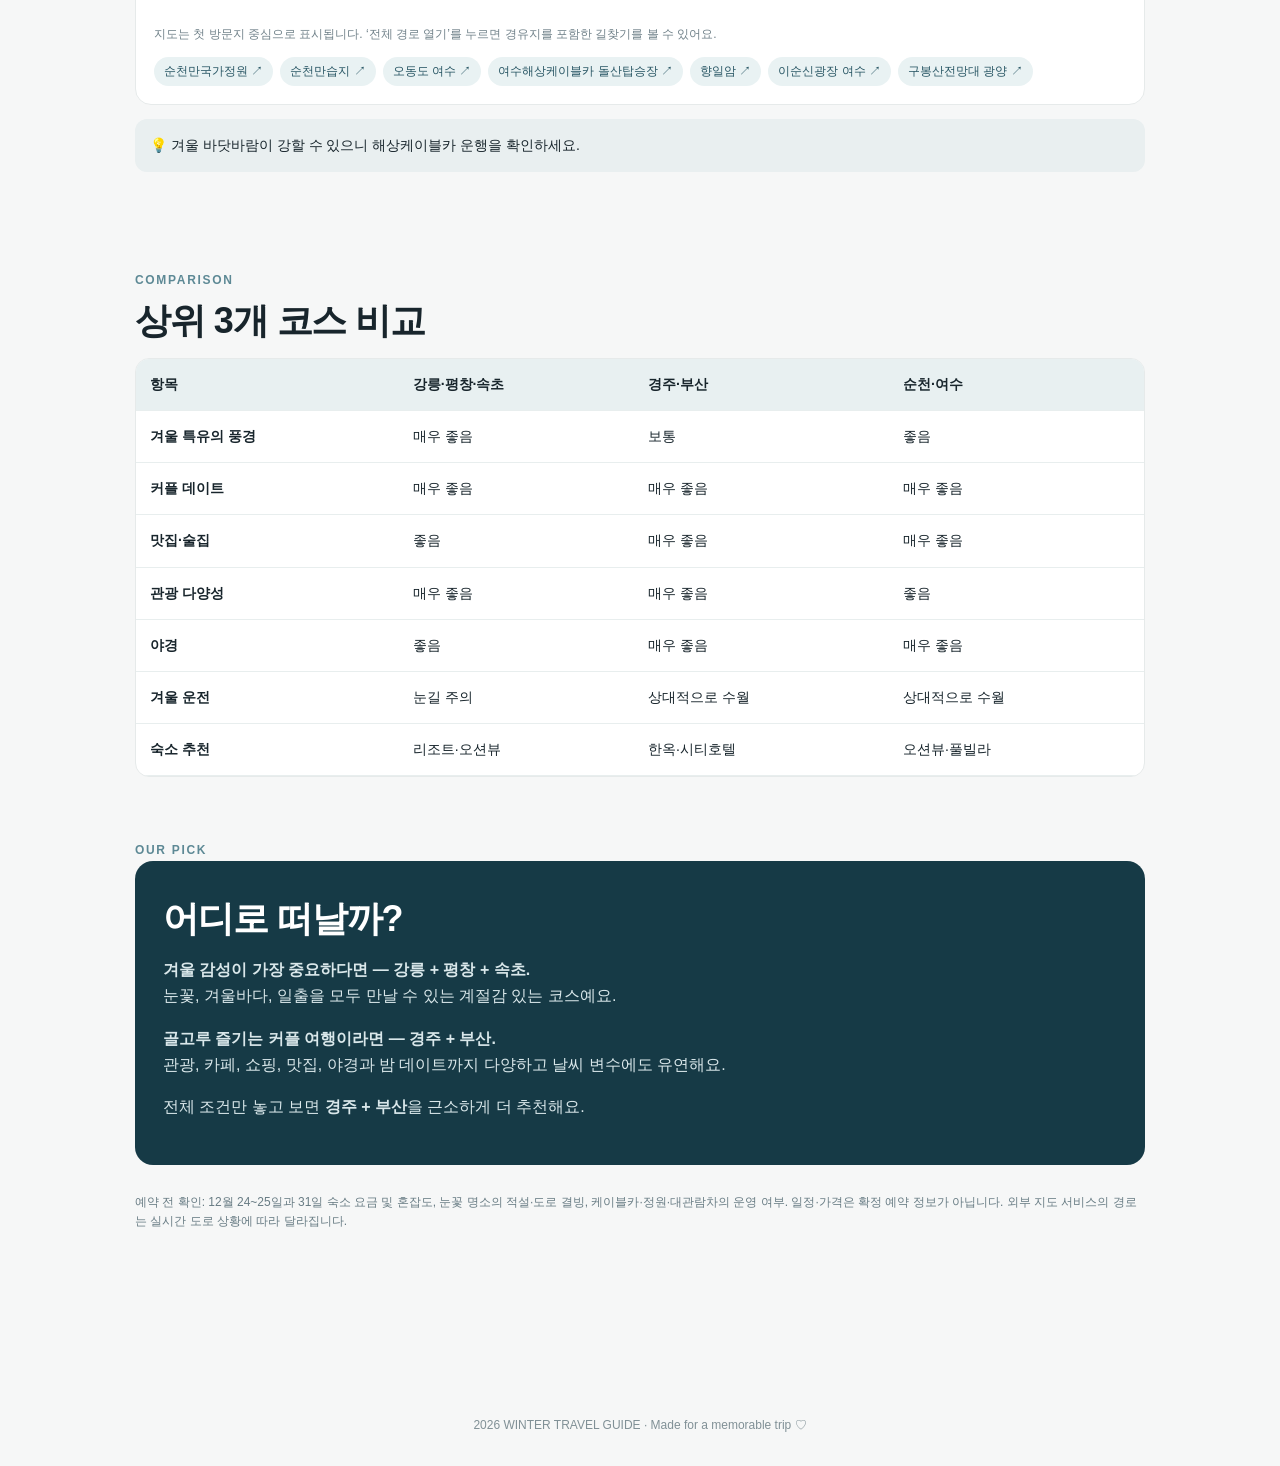
==== commit 7f048a11: "Add Paju day trip travel guide tab" ====
--- a/docs/index.html
+++ b/docs/index.html
@@ -1 +1,8 @@
-<!doctype html><html lang="ko"><head><meta charset="utf-8"><meta name="viewport" content="width=device-width,initial-scale=1"><meta name="theme-color" content="#102c37"><meta name="description" content="2026년 12월 말 커플 국내여행 BEST 8과 3박 4일 추천 코스"><title>우리의 겨울 여행 | 2026 국내여행 가이드</title><link rel="stylesheet" href="./style.css"></head><body><header><div class="wrap"><div class="eyebrow">2026 WINTER TRAVEL GUIDE</div><h1>우리의<br>겨울 여행</h1><div class="chips"><span>♥ 커플</span><span>🚗 자차</span><span>🌙 3박 4일 이상</span><span>📅 2026년 12월 말</span></div><p class="intro">겨울바다부터 눈꽃, 한옥, 야경, 온천, 남도 맛집까지. 함께 떠나기 좋은 전국 8개 코스와 상세 일정 3개를 한곳에 모았어요.</p></div></header><nav class="nav"><div class="wrap"><a href="#best">BEST 8</a><a href="#route-a">강원 코스</a><a href="#route-b">경주·부산</a><a href="#route-c">순천·여수</a><a href="#compare">비교표</a><a href="#pick">최종 추천</a></div></nav><main class="wrap"><section class="section" id="best"><div class="section-kicker">DESTINATIONS</div><h2>연말 국내여행 BEST 8</h2><p class="lead">서울 출발 가정 · 이동시간은 대략적인 진입시간 · 예산은 2인/3박 4일 추정치</p><div class="grid"><article class="place card"><div class="photo" style="background-image:url('https://images.unsplash.com/photo-1506905925346-21bda4d32df4?auto=format&fit=crop&w=700&q=82')"><span class="rank">01</span></div><div class="place-body"><h3>강릉 + 평창 + 속초</h3><p class="tags">눈꽃 · 겨울바다 · 리조트 · 일출</p><p>겨울이라는 계절을 가장 잘 활용할 수 있는 코스. 설경, 바다, 카페, 맛집, 일출을 모두 즐겨요.</p><div class="facts"><span>🚗 약 2.5~3시간</span><span>💰 2인 80~130만원</span></div></div></article><article class="place card"><div class="photo" style="background-image:url('https://images.unsplash.com/photo-1519501025264-65ba15a82390?auto=format&fit=crop&w=700&q=82')"><span class="rank">02</span></div><div class="place-body"><h3>경주 + 부산</h3><p class="tags">한옥 · 역사 · 해변 · 야경</p><p>한옥 감성, 역사 관광, 해변, 쇼핑, 술집까지 다양하게 즐기는 여행.</p><div class="facts"><span>🚗 약 3.5~4.5시간</span><span>💰 2인 90~150만원</span></div></div></article><article class="place card"><div class="photo" style="background-image:url('https://images.unsplash.com/photo-1500534623283-312aade485b7?auto=format&fit=crop&w=700&q=82')"><span class="rank">03</span></div><div class="place-body"><h3>순천 + 여수 + 광양</h3><p class="tags">갈대밭 · 밤바다 · 남도 음식</p><p>순천만 갈대밭, 여수 밤바다, 해상케이블카와 남도 먹거리.</p><div class="facts"><span>🚗 약 3.5~4.5시간</span><span>💰 2인 80~130만원</span></div></div></article><article class="place card"><div class="photo" style="background-image:url('https://images.unsplash.com/photo-1501785888041-af3ef285b470?auto=format&fit=crop&w=700&q=82')"><span class="rank">04</span></div><div class="place-body"><h3>제주 동부 + 서귀포 + 서부</h3><p class="tags">동백꽃 · 오름 · 감귤 · 바다</p><p>겨울 동백, 감귤 체험, 오름과 바다. 자차 대신 현지 렌터카 권장.</p><div class="facts"><span>🚗 항공 이동 필요</span><span>💰 2인 110~190만원</span></div></div></article><article class="place card"><div class="photo" style="background-image:url('https://images.unsplash.com/photo-1470770841072-f978cf4d019e?auto=format&fit=crop&w=700&q=82')"><span class="rank">05</span></div><div class="place-body"><h3>전주 + 담양 + 광주</h3><p class="tags">한옥 · 맛집 · 대나무숲 · 카페</p><p>전주 한옥과 먹거리, 담양 자연 풍경, 광주의 도심 문화생활.</p><div class="facts"><span>🚗 약 2.5~3.5시간</span><span>💰 2인 70~115만원</span></div></div></article><article class="place card"><div class="photo" style="background-image:url('https://images.unsplash.com/photo-1473116763249-2faaef81ccda?auto=format&fit=crop&w=700&q=82')"><span class="rank">06</span></div><div class="place-body"><h3>통영 + 거제 + 남해</h3><p class="tags">해안 드라이브 · 케이블카 · 섬</p><p>남해안 드라이브, 바다 전망 숙소, 섬 관광과 해산물.</p><div class="facts"><span>🚗 약 4~5시간</span><span>💰 2인 85~140만원</span></div></div></article><article class="place card"><div class="photo" style="background-image:url('https://images.unsplash.com/photo-1454496522488-7a8e488e8609?auto=format&fit=crop&w=700&q=82')"><span class="rank">07</span></div><div class="place-body"><h3>무주 + 진안 + 전주</h3><p class="tags">덕유산 눈꽃 · 리조트 · 한옥</p><p>덕유산 설경, 진안 마이산, 전주 맛집을 묶은 겨울 코스.</p><div class="facts"><span>🚗 약 2.5~3.5시간</span><span>💰 2인 75~125만원</span></div></div></article><article class="place card"><div class="photo" style="background-image:url('https://images.unsplash.com/photo-1475924156734-496f6cac6ec1?auto=format&fit=crop&w=700&q=82')"><span class="rank">08</span></div><div class="place-body"><h3>포항 + 영덕 + 울진</h3><p class="tags">일출 · 대게 · 온천 · 겨울바다</p><p>동해안 해안도로, 호미곶 일출, 대게와 온천 휴식.</p><div class="facts"><span>🚗 약 3.5~4.5시간</span><span>💰 2인 75~125만원</span></div></div></article></div><p class="disclaimer">※ 제주 코스는 항공 이동과 현지 렌터카를 전제로 합니다. 이미지들은 분위기용 참고 사진으로, 해당 관광지의 실제 촬영 사진이 아닐 수 있습니다.</p></section><section class="route-section" id="route-a"><div class="section-kicker">ITINERARY A</div><h2>강릉 · 평창 · 속초</h2><p class="lead">겨울 종합형 · 평창 1박 · 강릉 1박 · 속초 1박</p><div class="route-banner" style="background-image:url('https://images.unsplash.com/photo-1506905925346-21bda4d32df4?auto=format&fit=crop&w=1300&q=82')"></div><div class="days"><article class="day"><span class="daynum">DAY 1</span><div><h4>평창 — 겨울 설경과 리조트</h4><p>서울 출발 → 대관령 양떼목장 → 대관령 카페 → 평창 리조트 체크인 → 저녁 식사</p><small>🏨 숙박: 평창 대관령·용평 일대</small></div></article><article class="day"><span class="daynum">DAY 2</span><div><h4>강릉 — 겨울바다와 감성 카페</h4><p>발왕산 케이블카 또는 월정사 → 강릉 이동 → 안목해변 → 경포해변 → 강릉중앙시장</p><small>🏨 숙박: 강릉 경포·강문 일대</small></div></article><article class="day"><span class="daynum">DAY 3</span><div><h4>양양·속초 — 바다와 먹거리</h4><p>주문진 해안 → 양양 낙산사 → 속초관광수산시장 → 속초아이 대관람차(운영 확인) → 오션뷰 숙소</p><small>🏨 숙박: 속초해변·동명항 일대</small></div></article><article class="day"><span class="daynum">DAY 4</span><div><h4>속초 — 일출과 귀가</h4><p>영금정 일출 → 브런치 → 설악산 권역 또는 영랑호 산책 → 귀가</p><small>🏨 숙박: 귀가</small></div></article></div><div class="mapbox"><div class="maphead"><h3>📍 여행 동선 지도</h3><a class="action" href="https://www.google.com/maps/dir/?api=1&origin=%EB%8C%80%EA%B4%80%EB%A0%B9%20%EC%96%91%EB%96%BC%EB%AA%A9%EC%9E%A5&destination=%EC%98%81%EA%B8%88%EC%A0%95%20%EC%86%8D%EC%B4%88&waypoints=%EB%B0%9C%EC%99%95%EC%82%B0%20%EA%B4%80%EA%B4%91%EC%BC%80%EC%9D%B4%EB%B8%94%EC%B9%B4%7C%EC%95%88%EB%AA%A9%ED%95%B4%EB%B3%80%20%EA%B0%95%EB%A6%89%7C%EA%B2%BD%ED%8F%AC%ED%95%B4%EB%B3%80%7C%EB%82%99%EC%82%B0%EC%82%AC%20%EC%96%91%EC%96%91%7C%EC%86%8D%EC%B4%88%EA%B4%80%EA%B4%91%EC%88%98%EC%82%B0%EC%8B%9C%EC%9E%A5&travelmode=driving" target="_blank" rel="noopener">전체 경로 열기 ↗</a></div><iframe loading="lazy" title="강릉 · 평창 · 속초 지도" src="https://maps.google.com/maps?q=%EB%8C%80%EA%B4%80%EB%A0%B9%20%EC%96%91%EB%96%BC%EB%AA%A9%EC%9E%A5&output=embed" referrerpolicy="no-referrer-when-downgrade"></iframe><p class="muted">지도는 첫 방문지 중심으로 표시됩니다. ‘전체 경로 열기’를 누르면 경유지를 포함한 길찾기를 볼 수 있어요.</p><div class="stops"><a href="https://www.google.com/maps/search/?api=1&query=%EB%8C%80%EA%B4%80%EB%A0%B9%20%EC%96%91%EB%96%BC%EB%AA%A9%EC%9E%A5" target="_blank" rel="noopener">대관령 양떼목장 ↗</a><a href="https://www.google.com/maps/search/?api=1&query=%EB%B0%9C%EC%99%95%EC%82%B0%20%EA%B4%80%EA%B4%91%EC%BC%80%EC%9D%B4%EB%B8%94%EC%B9%B4" target="_blank" rel="noopener">발왕산 관광케이블카 ↗</a><a href="https://www.google.com/maps/search/?api=1&query=%EC%95%88%EB%AA%A9%ED%95%B4%EB%B3%80%20%EA%B0%95%EB%A6%89" target="_blank" rel="noopener">안목해변 강릉 ↗</a><a href="https://www.google.com/maps/search/?api=1&query=%EA%B2%BD%ED%8F%AC%ED%95%B4%EB%B3%80" target="_blank" rel="noopener">경포해변 ↗</a><a href="https://www.google.com/maps/search/?api=1&query=%EB%82%99%EC%82%B0%EC%82%AC%20%EC%96%91%EC%96%91" target="_blank" rel="noopener">낙산사 양양 ↗</a><a href="https://www.google.com/maps/search/?api=1&query=%EC%86%8D%EC%B4%88%EA%B4%80%EA%B4%91%EC%88%98%EC%82%B0%EC%8B%9C%EC%9E%A5" target="_blank" rel="noopener">속초관광수산시장 ↗</a><a href="https://www.google.com/maps/search/?api=1&query=%EC%98%81%EA%B8%88%EC%A0%95%20%EC%86%8D%EC%B4%88" target="_blank" rel="noopener">영금정 속초 ↗</a></div></div><p class="note">💡 눈길·결빙을 고려하세요. 숙소 이동이 번거로우면 강릉 2박·속초 1박으로 조정해도 좋아요.</p></section><section class="route-section" id="route-b"><div class="section-kicker">ITINERARY B</div><h2>경주 · 부산</h2><p class="lead">관광과 데이트 중심 · 경주 1박 · 부산 2박</p><div class="route-banner" style="background-image:url('https://images.unsplash.com/photo-1519501025264-65ba15a82390?auto=format&fit=crop&w=1300&q=82')"></div><div class="days"><article class="day"><span class="daynum">DAY 1</span><div><h4>경주 — 한옥과 야경</h4><p>대릉원 → 황리단길 → 첨성대 → 동궁과 월지 야경</p><small>🏨 숙박: 경주 황리단길 인근</small></div></article><article class="day"><span class="daynum">DAY 2</span><div><h4>경주에서 부산으로</h4><p>불국사 → 부산 이동 → 해운대 → 해리단길</p><small>🏨 숙박: 부산 광안리·해운대</small></div></article><article class="day"><span class="daynum">DAY 3</span><div><h4>부산 — 바다와 밤 데이트</h4><p>흰여울문화마을 → 영도 카페 → 광안리 → 야경과 저녁 술자리</p><small>🏨 숙박: 부산 광안리·해운대</small></div></article><article class="day"><span class="daynum">DAY 4</span><div><h4>부산 — 기장 드라이브</h4><p>해동용궁사 → 기장 오션뷰 카페 → 귀가</p><small>🏨 숙박: 귀가</small></div></article></div><div class="mapbox"><div class="maphead"><h3>📍 여행 동선 지도</h3><a class="action" href="https://www.google.com/maps/dir/?api=1&origin=%EB%8C%80%EB%A6%89%EC%9B%90%20%EA%B2%BD%EC%A3%BC&destination=%ED%95%B4%EB%8F%99%EC%9A%A9%EA%B6%81%EC%82%AC&waypoints=%EB%8F%99%EA%B6%81%EA%B3%BC%20%EC%9B%94%EC%A7%80%7C%EB%B6%88%EA%B5%AD%EC%82%AC%7C%ED%95%B4%EC%9A%B4%EB%8C%80%ED%95%B4%EC%88%98%EC%9A%95%EC%9E%A5%7C%ED%9D%B0%EC%97%AC%EC%9A%B8%EB%AC%B8%ED%99%94%EB%A7%88%EC%9D%84%7C%EA%B4%91%EC%95%88%EB%A6%AC%ED%95%B4%EC%88%98%EC%9A%95%EC%9E%A5&travelmode=driving" target="_blank" rel="noopener">전체 경로 열기 ↗</a></div><iframe loading="lazy" title="경주 · 부산 지도" src="https://maps.google.com/maps?q=%EB%8C%80%EB%A6%89%EC%9B%90%20%EA%B2%BD%EC%A3%BC&output=embed" referrerpolicy="no-referrer-when-downgrade"></iframe><p class="muted">지도는 첫 방문지 중심으로 표시됩니다. ‘전체 경로 열기’를 누르면 경유지를 포함한 길찾기를 볼 수 있어요.</p><div class="stops"><a href="https://www.google.com/maps/search/?api=1&query=%EB%8C%80%EB%A6%89%EC%9B%90%20%EA%B2%BD%EC%A3%BC" target="_blank" rel="noopener">대릉원 경주 ↗</a><a href="https://www.google.com/maps/search/?api=1&query=%EB%8F%99%EA%B6%81%EA%B3%BC%20%EC%9B%94%EC%A7%80" target="_blank" rel="noopener">동궁과 월지 ↗</a><a href="https://www.google.com/maps/search/?api=1&query=%EB%B6%88%EA%B5%AD%EC%82%AC" target="_blank" rel="noopener">불국사 ↗</a><a href="https://www.google.com/maps/search/?api=1&query=%ED%95%B4%EC%9A%B4%EB%8C%80%ED%95%B4%EC%88%98%EC%9A%95%EC%9E%A5" target="_blank" rel="noopener">해운대해수욕장 ↗</a><a href="https://www.google.com/maps/search/?api=1&query=%ED%9D%B0%EC%97%AC%EC%9A%B8%EB%AC%B8%ED%99%94%EB%A7%88%EC%9D%84" target="_blank" rel="noopener">흰여울문화마을 ↗</a><a href="https://www.google.com/maps/search/?api=1&query=%EA%B4%91%EC%95%88%EB%A6%AC%ED%95%B4%EC%88%98%EC%9A%95%EC%9E%A5" target="_blank" rel="noopener">광안리해수욕장 ↗</a><a href="https://www.google.com/maps/search/?api=1&query=%ED%95%B4%EB%8F%99%EC%9A%A9%EA%B6%81%EC%82%AC" target="_blank" rel="noopener">해동용궁사 ↗</a></div></div><p class="note">💡 날씨가 좋지 않아도 실내 관광·쇼핑·카페로 일정을 바꾸기 쉬워요.</p></section><section class="route-section" id="route-c"><div class="section-kicker">ITINERARY C</div><h2>순천 · 여수 · 광양</h2><p class="lead">남도 낭만 여행 · 순천 1박 · 여수 2박</p><div class="route-banner" style="background-image:url('https://images.unsplash.com/photo-1500534623283-312aade485b7?auto=format&fit=crop&w=1300&q=82')"></div><div class="days"><article class="day"><span class="daynum">DAY 1</span><div><h4>순천 — 정원과 갈대밭</h4><p>순천만국가정원(겨울 운영 확인) → 순천만습지 일몰 → 순천 숙박</p><small>🏨 숙박: 순천</small></div></article><article class="day"><span class="daynum">DAY 2</span><div><h4>여수 — 케이블카와 야경</h4><p>오동도 → 여수해상케이블카 → 돌산공원 야경 → 여수 숙박</p><small>🏨 숙박: 여수 돌산·종포해양공원</small></div></article><article class="day"><span class="daynum">DAY 3</span><div><h4>여수 — 해안 드라이브</h4><p>향일암 → 바다 전망 카페 → 이순신광장 → 해산물 저녁</p><small>🏨 숙박: 여수 돌산·종포해양공원</small></div></article><article class="day"><span class="daynum">DAY 4</span><div><h4>광양 — 전망과 먹거리</h4><p>구봉산전망대 → 광양불고기 점심 → 귀가</p><small>🏨 숙박: 귀가</small></div></article></div><div class="mapbox"><div class="maphead"><h3>📍 여행 동선 지도</h3><a class="action" href="https://www.google.com/maps/dir/?api=1&origin=%EC%88%9C%EC%B2%9C%EB%A7%8C%EA%B5%AD%EA%B0%80%EC%A0%95%EC%9B%90&destination=%EA%B5%AC%EB%B4%89%EC%82%B0%EC%A0%84%EB%A7%9D%EB%8C%80%20%EA%B4%91%EC%96%91&waypoints=%EC%88%9C%EC%B2%9C%EB%A7%8C%EC%8A%B5%EC%A7%80%7C%EC%98%A4%EB%8F%99%EB%8F%84%20%EC%97%AC%EC%88%98%7C%EC%97%AC%EC%88%98%ED%95%B4%EC%83%81%EC%BC%80%EC%9D%B4%EB%B8%94%EC%B9%B4%20%EB%8F%8C%EC%82%B0%ED%83%91%EC%8A%B9%EC%9E%A5%7C%ED%96%A5%EC%9D%BC%EC%95%94%7C%EC%9D%B4%EC%88%9C%EC%8B%A0%EA%B4%91%EC%9E%A5%20%EC%97%AC%EC%88%98&travelmode=driving" target="_blank" rel="noopener">전체 경로 열기 ↗</a></div><iframe loading="lazy" title="순천 · 여수 · 광양 지도" src="https://maps.google.com/maps?q=%EC%88%9C%EC%B2%9C%EB%A7%8C%EA%B5%AD%EA%B0%80%EC%A0%95%EC%9B%90&output=embed" referrerpolicy="no-referrer-when-downgrade"></iframe><p class="muted">지도는 첫 방문지 중심으로 표시됩니다. ‘전체 경로 열기’를 누르면 경유지를 포함한 길찾기를 볼 수 있어요.</p><div class="stops"><a href="https://www.google.com/maps/search/?api=1&query=%EC%88%9C%EC%B2%9C%EB%A7%8C%EA%B5%AD%EA%B0%80%EC%A0%95%EC%9B%90" target="_blank" rel="noopener">순천만국가정원 ↗</a><a href="https://www.google.com/maps/search/?api=1&query=%EC%88%9C%EC%B2%9C%EB%A7%8C%EC%8A%B5%EC%A7%80" target="_blank" rel="noopener">순천만습지 ↗</a><a href="https://www.google.com/maps/search/?api=1&query=%EC%98%A4%EB%8F%99%EB%8F%84%20%EC%97%AC%EC%88%98" target="_blank" rel="noopener">오동도 여수 ↗</a><a href="https://www.google.com/maps/search/?api=1&query=%EC%97%AC%EC%88%98%ED%95%B4%EC%83%81%EC%BC%80%EC%9D%B4%EB%B8%94%EC%B9%B4%20%EB%8F%8C%EC%82%B0%ED%83%91%EC%8A%B9%EC%9E%A5" target="_blank" rel="noopener">여수해상케이블카 돌산탑승장 ↗</a><a href="https://www.google.com/maps/search/?api=1&query=%ED%96%A5%EC%9D%BC%EC%95%94" target="_blank" rel="noopener">향일암 ↗</a><a href="https://www.google.com/maps/search/?api=1&query=%EC%9D%B4%EC%88%9C%EC%8B%A0%EA%B4%91%EC%9E%A5%20%EC%97%AC%EC%88%98" target="_blank" rel="noopener">이순신광장 여수 ↗</a><a href="https://www.google.com/maps/search/?api=1&query=%EA%B5%AC%EB%B4%89%EC%82%B0%EC%A0%84%EB%A7%9D%EB%8C%80%20%EA%B4%91%EC%96%91" target="_blank" rel="noopener">구봉산전망대 광양 ↗</a></div></div><p class="note">💡 겨울 바닷바람이 강할 수 있으니 해상케이블카 운행을 확인하세요.</p></section><section class="section" id="compare"><div class="section-kicker">COMPARISON</div><h2>상위 3개 코스 비교</h2><div class="tablewrap"><table><thead><tr><th>항목</th><th>강릉·평창·속초</th><th>경주·부산</th><th>순천·여수</th></tr></thead><tbody><tr><td>겨울 특유의 풍경</td><td>매우 좋음</td><td>보통</td><td>좋음</td></tr><tr><td>커플 데이트</td><td>매우 좋음</td><td>매우 좋음</td><td>매우 좋음</td></tr><tr><td>맛집·술집</td><td>좋음</td><td>매우 좋음</td><td>매우 좋음</td></tr><tr><td>관광 다양성</td><td>매우 좋음</td><td>매우 좋음</td><td>좋음</td></tr><tr><td>야경</td><td>좋음</td><td>매우 좋음</td><td>매우 좋음</td></tr><tr><td>겨울 운전</td><td>눈길 주의</td><td>상대적으로 수월</td><td>상대적으로 수월</td></tr><tr><td>숙소 추천</td><td>리조트·오션뷰</td><td>한옥·시티호텔</td><td>오션뷰·풀빌라</td></tr></tbody></table></div></section><section class="section" id="pick"><div class="section-kicker">OUR PICK</div><div class="conclusion"><h2>어디로 떠날까?</h2><p><strong>겨울 감성이 가장 중요하다면 — 강릉 + 평창 + 속초.</strong><br>눈꽃, 겨울바다, 일출을 모두 만날 수 있는 계절감 있는 코스예요.</p><p><strong>골고루 즐기는 커플 여행이라면 — 경주 + 부산.</strong><br>관광, 카페, 쇼핑, 맛집, 야경과 밤 데이트까지 다양하고 날씨 변수에도 유연해요.</p><p>전체 조건만 놓고 보면 <strong>경주 + 부산</strong>을 근소하게 더 추천해요.</p></div><p class="disclaimer">예약 전 확인: 12월 24~25일과 31일 숙소 요금 및 혼잡도, 눈꽃 명소의 적설·도로 결빙, 케이블카·정원·대관람차의 운영 여부. 일정·가격은 확정 예약 정보가 아닙니다. 외부 지도 서비스의 경로는 실시간 도로 상황에 따라 달라집니다.</p></section></main><footer>2026 WINTER TRAVEL GUIDE · Made for a memorable trip ♡</footer></body></html>+<!doctype html><html lang="ko"><head><meta charset="utf-8"><meta name="viewport" content="width=device-width,initial-scale=1"><meta name="theme-color" content="#102c37"><meta name="description" content="2026년 12월 말 커플 국내여행 BEST 8과 3박 4일 추천 코스"><title>우리의 겨울 여행 | 2026 국내여행 가이드</title><link rel="stylesheet" href="./style.css"></head><body>
+<nav class="trip-tabs" aria-label="여행 가이드">
+  <div class="wrap">
+    <a href="./" aria-current="page">겨울 국내여행</a>
+    <a href="./paju.html">파주 당일치기</a>
+  </div>
+</nav>
+<header><div class="wrap"><div class="eyebrow">2026 WINTER TRAVEL GUIDE</div><h1>우리의<br>겨울 여행</h1><div class="chips"><span>♥ 커플</span><span>🚗 자차</span><span>🌙 3박 4일 이상</span><span>📅 2026년 12월 말</span></div><p class="intro">겨울바다부터 눈꽃, 한옥, 야경, 온천, 남도 맛집까지. 함께 떠나기 좋은 전국 8개 코스와 상세 일정 3개를 한곳에 모았어요.</p></div></header><nav class="nav"><div class="wrap"><a href="#best">BEST 8</a><a href="#route-a">강원 코스</a><a href="#route-b">경주·부산</a><a href="#route-c">순천·여수</a><a href="#compare">비교표</a><a href="#pick">최종 추천</a></div></nav><main class="wrap"><section class="section" id="best"><div class="section-kicker">DESTINATIONS</div><h2>연말 국내여행 BEST 8</h2><p class="lead">서울 출발 가정 · 이동시간은 대략적인 진입시간 · 예산은 2인/3박 4일 추정치</p><div class="grid"><article class="place card"><div class="photo" style="background-image:url('https://images.unsplash.com/photo-1506905925346-21bda4d32df4?auto=format&fit=crop&w=700&q=82')"><span class="rank">01</span></div><div class="place-body"><h3>강릉 + 평창 + 속초</h3><p class="tags">눈꽃 · 겨울바다 · 리조트 · 일출</p><p>겨울이라는 계절을 가장 잘 활용할 수 있는 코스. 설경, 바다, 카페, 맛집, 일출을 모두 즐겨요.</p><div class="facts"><span>🚗 약 2.5~3시간</span><span>💰 2인 80~130만원</span></div></div></article><article class="place card"><div class="photo" style="background-image:url('https://images.unsplash.com/photo-1519501025264-65ba15a82390?auto=format&fit=crop&w=700&q=82')"><span class="rank">02</span></div><div class="place-body"><h3>경주 + 부산</h3><p class="tags">한옥 · 역사 · 해변 · 야경</p><p>한옥 감성, 역사 관광, 해변, 쇼핑, 술집까지 다양하게 즐기는 여행.</p><div class="facts"><span>🚗 약 3.5~4.5시간</span><span>💰 2인 90~150만원</span></div></div></article><article class="place card"><div class="photo" style="background-image:url('https://images.unsplash.com/photo-1500534623283-312aade485b7?auto=format&fit=crop&w=700&q=82')"><span class="rank">03</span></div><div class="place-body"><h3>순천 + 여수 + 광양</h3><p class="tags">갈대밭 · 밤바다 · 남도 음식</p><p>순천만 갈대밭, 여수 밤바다, 해상케이블카와 남도 먹거리.</p><div class="facts"><span>🚗 약 3.5~4.5시간</span><span>💰 2인 80~130만원</span></div></div></article><article class="place card"><div class="photo" style="background-image:url('https://images.unsplash.com/photo-1501785888041-af3ef285b470?auto=format&fit=crop&w=700&q=82')"><span class="rank">04</span></div><div class="place-body"><h3>제주 동부 + 서귀포 + 서부</h3><p class="tags">동백꽃 · 오름 · 감귤 · 바다</p><p>겨울 동백, 감귤 체험, 오름과 바다. 자차 대신 현지 렌터카 권장.</p><div class="facts"><span>🚗 항공 이동 필요</span><span>💰 2인 110~190만원</span></div></div></article><article class="place card"><div class="photo" style="background-image:url('https://images.unsplash.com/photo-1470770841072-f978cf4d019e?auto=format&fit=crop&w=700&q=82')"><span class="rank">05</span></div><div class="place-body"><h3>전주 + 담양 + 광주</h3><p class="tags">한옥 · 맛집 · 대나무숲 · 카페</p><p>전주 한옥과 먹거리, 담양 자연 풍경, 광주의 도심 문화생활.</p><div class="facts"><span>🚗 약 2.5~3.5시간</span><span>💰 2인 70~115만원</span></div></div></article><article class="place card"><div class="photo" style="background-image:url('https://images.unsplash.com/photo-1473116763249-2faaef81ccda?auto=format&fit=crop&w=700&q=82')"><span class="rank">06</span></div><div class="place-body"><h3>통영 + 거제 + 남해</h3><p class="tags">해안 드라이브 · 케이블카 · 섬</p><p>남해안 드라이브, 바다 전망 숙소, 섬 관광과 해산물.</p><div class="facts"><span>🚗 약 4~5시간</span><span>💰 2인 85~140만원</span></div></div></article><article class="place card"><div class="photo" style="background-image:url('https://images.unsplash.com/photo-1454496522488-7a8e488e8609?auto=format&fit=crop&w=700&q=82')"><span class="rank">07</span></div><div class="place-body"><h3>무주 + 진안 + 전주</h3><p class="tags">덕유산 눈꽃 · 리조트 · 한옥</p><p>덕유산 설경, 진안 마이산, 전주 맛집을 묶은 겨울 코스.</p><div class="facts"><span>🚗 약 2.5~3.5시간</span><span>💰 2인 75~125만원</span></div></div></article><article class="place card"><div class="photo" style="background-image:url('https://images.unsplash.com/photo-1475924156734-496f6cac6ec1?auto=format&fit=crop&w=700&q=82')"><span class="rank">08</span></div><div class="place-body"><h3>포항 + 영덕 + 울진</h3><p class="tags">일출 · 대게 · 온천 · 겨울바다</p><p>동해안 해안도로, 호미곶 일출, 대게와 온천 휴식.</p><div class="facts"><span>🚗 약 3.5~4.5시간</span><span>💰 2인 75~125만원</span></div></div></article></div><p class="disclaimer">※ 제주 코스는 항공 이동과 현지 렌터카를 전제로 합니다. 이미지들은 분위기용 참고 사진으로, 해당 관광지의 실제 촬영 사진이 아닐 수 있습니다.</p></section><section class="route-section" id="route-a"><div class="section-kicker">ITINERARY A</div><h2>강릉 · 평창 · 속초</h2><p class="lead">겨울 종합형 · 평창 1박 · 강릉 1박 · 속초 1박</p><div class="route-banner" style="background-image:url('https://images.unsplash.com/photo-1506905925346-21bda4d32df4?auto=format&fit=crop&w=1300&q=82')"></div><div class="days"><article class="day"><span class="daynum">DAY 1</span><div><h4>평창 — 겨울 설경과 리조트</h4><p>서울 출발 → 대관령 양떼목장 → 대관령 카페 → 평창 리조트 체크인 → 저녁 식사</p><small>🏨 숙박: 평창 대관령·용평 일대</small></div></article><article class="day"><span class="daynum">DAY 2</span><div><h4>강릉 — 겨울바다와 감성 카페</h4><p>발왕산 케이블카 또는 월정사 → 강릉 이동 → 안목해변 → 경포해변 → 강릉중앙시장</p><small>🏨 숙박: 강릉 경포·강문 일대</small></div></article><article class="day"><span class="daynum">DAY 3</span><div><h4>양양·속초 — 바다와 먹거리</h4><p>주문진 해안 → 양양 낙산사 → 속초관광수산시장 → 속초아이 대관람차(운영 확인) → 오션뷰 숙소</p><small>🏨 숙박: 속초해변·동명항 일대</small></div></article><article class="day"><span class="daynum">DAY 4</span><div><h4>속초 — 일출과 귀가</h4><p>영금정 일출 → 브런치 → 설악산 권역 또는 영랑호 산책 → 귀가</p><small>🏨 숙박: 귀가</small></div></article></div><div class="mapbox"><div class="maphead"><h3>📍 여행 동선 지도</h3><a class="action" href="https://www.google.com/maps/dir/?api=1&origin=%EB%8C%80%EA%B4%80%EB%A0%B9%20%EC%96%91%EB%96%BC%EB%AA%A9%EC%9E%A5&destination=%EC%98%81%EA%B8%88%EC%A0%95%20%EC%86%8D%EC%B4%88&waypoints=%EB%B0%9C%EC%99%95%EC%82%B0%20%EA%B4%80%EA%B4%91%EC%BC%80%EC%9D%B4%EB%B8%94%EC%B9%B4%7C%EC%95%88%EB%AA%A9%ED%95%B4%EB%B3%80%20%EA%B0%95%EB%A6%89%7C%EA%B2%BD%ED%8F%AC%ED%95%B4%EB%B3%80%7C%EB%82%99%EC%82%B0%EC%82%AC%20%EC%96%91%EC%96%91%7C%EC%86%8D%EC%B4%88%EA%B4%80%EA%B4%91%EC%88%98%EC%82%B0%EC%8B%9C%EC%9E%A5&travelmode=driving" target="_blank" rel="noopener">전체 경로 열기 ↗</a></div><iframe loading="lazy" title="강릉 · 평창 · 속초 지도" src="https://maps.google.com/maps?q=%EB%8C%80%EA%B4%80%EB%A0%B9%20%EC%96%91%EB%96%BC%EB%AA%A9%EC%9E%A5&output=embed" referrerpolicy="no-referrer-when-downgrade"></iframe><p class="muted">지도는 첫 방문지 중심으로 표시됩니다. ‘전체 경로 열기’를 누르면 경유지를 포함한 길찾기를 볼 수 있어요.</p><div class="stops"><a href="https://www.google.com/maps/search/?api=1&query=%EB%8C%80%EA%B4%80%EB%A0%B9%20%EC%96%91%EB%96%BC%EB%AA%A9%EC%9E%A5" target="_blank" rel="noopener">대관령 양떼목장 ↗</a><a href="https://www.google.com/maps/search/?api=1&query=%EB%B0%9C%EC%99%95%EC%82%B0%20%EA%B4%80%EA%B4%91%EC%BC%80%EC%9D%B4%EB%B8%94%EC%B9%B4" target="_blank" rel="noopener">발왕산 관광케이블카 ↗</a><a href="https://www.google.com/maps/search/?api=1&query=%EC%95%88%EB%AA%A9%ED%95%B4%EB%B3%80%20%EA%B0%95%EB%A6%89" target="_blank" rel="noopener">안목해변 강릉 ↗</a><a href="https://www.google.com/maps/search/?api=1&query=%EA%B2%BD%ED%8F%AC%ED%95%B4%EB%B3%80" target="_blank" rel="noopener">경포해변 ↗</a><a href="https://www.google.com/maps/search/?api=1&query=%EB%82%99%EC%82%B0%EC%82%AC%20%EC%96%91%EC%96%91" target="_blank" rel="noopener">낙산사 양양 ↗</a><a href="https://www.google.com/maps/search/?api=1&query=%EC%86%8D%EC%B4%88%EA%B4%80%EA%B4%91%EC%88%98%EC%82%B0%EC%8B%9C%EC%9E%A5" target="_blank" rel="noopener">속초관광수산시장 ↗</a><a href="https://www.google.com/maps/search/?api=1&query=%EC%98%81%EA%B8%88%EC%A0%95%20%EC%86%8D%EC%B4%88" target="_blank" rel="noopener">영금정 속초 ↗</a></div></div><p class="note">💡 눈길·결빙을 고려하세요. 숙소 이동이 번거로우면 강릉 2박·속초 1박으로 조정해도 좋아요.</p></section><section class="route-section" id="route-b"><div class="section-kicker">ITINERARY B</div><h2>경주 · 부산</h2><p class="lead">관광과 데이트 중심 · 경주 1박 · 부산 2박</p><div class="route-banner" style="background-image:url('https://images.unsplash.com/photo-1519501025264-65ba15a82390?auto=format&fit=crop&w=1300&q=82')"></div><div class="days"><article class="day"><span class="daynum">DAY 1</span><div><h4>경주 — 한옥과 야경</h4><p>대릉원 → 황리단길 → 첨성대 → 동궁과 월지 야경</p><small>🏨 숙박: 경주 황리단길 인근</small></div></article><article class="day"><span class="daynum">DAY 2</span><div><h4>경주에서 부산으로</h4><p>불국사 → 부산 이동 → 해운대 → 해리단길</p><small>🏨 숙박: 부산 광안리·해운대</small></div></article><article class="day"><span class="daynum">DAY 3</span><div><h4>부산 — 바다와 밤 데이트</h4><p>흰여울문화마을 → 영도 카페 → 광안리 → 야경과 저녁 술자리</p><small>🏨 숙박: 부산 광안리·해운대</small></div></article><article class="day"><span class="daynum">DAY 4</span><div><h4>부산 — 기장 드라이브</h4><p>해동용궁사 → 기장 오션뷰 카페 → 귀가</p><small>🏨 숙박: 귀가</small></div></article></div><div class="mapbox"><div class="maphead"><h3>📍 여행 동선 지도</h3><a class="action" href="https://www.google.com/maps/dir/?api=1&origin=%EB%8C%80%EB%A6%89%EC%9B%90%20%EA%B2%BD%EC%A3%BC&destination=%ED%95%B4%EB%8F%99%EC%9A%A9%EA%B6%81%EC%82%AC&waypoints=%EB%8F%99%EA%B6%81%EA%B3%BC%20%EC%9B%94%EC%A7%80%7C%EB%B6%88%EA%B5%AD%EC%82%AC%7C%ED%95%B4%EC%9A%B4%EB%8C%80%ED%95%B4%EC%88%98%EC%9A%95%EC%9E%A5%7C%ED%9D%B0%EC%97%AC%EC%9A%B8%EB%AC%B8%ED%99%94%EB%A7%88%EC%9D%84%7C%EA%B4%91%EC%95%88%EB%A6%AC%ED%95%B4%EC%88%98%EC%9A%95%EC%9E%A5&travelmode=driving" target="_blank" rel="noopener">전체 경로 열기 ↗</a></div><iframe loading="lazy" title="경주 · 부산 지도" src="https://maps.google.com/maps?q=%EB%8C%80%EB%A6%89%EC%9B%90%20%EA%B2%BD%EC%A3%BC&output=embed" referrerpolicy="no-referrer-when-downgrade"></iframe><p class="muted">지도는 첫 방문지 중심으로 표시됩니다. ‘전체 경로 열기’를 누르면 경유지를 포함한 길찾기를 볼 수 있어요.</p><div class="stops"><a href="https://www.google.com/maps/search/?api=1&query=%EB%8C%80%EB%A6%89%EC%9B%90%20%EA%B2%BD%EC%A3%BC" target="_blank" rel="noopener">대릉원 경주 ↗</a><a href="https://www.google.com/maps/search/?api=1&query=%EB%8F%99%EA%B6%81%EA%B3%BC%20%EC%9B%94%EC%A7%80" target="_blank" rel="noopener">동궁과 월지 ↗</a><a href="https://www.google.com/maps/search/?api=1&query=%EB%B6%88%EA%B5%AD%EC%82%AC" target="_blank" rel="noopener">불국사 ↗</a><a href="https://www.google.com/maps/search/?api=1&query=%ED%95%B4%EC%9A%B4%EB%8C%80%ED%95%B4%EC%88%98%EC%9A%95%EC%9E%A5" target="_blank" rel="noopener">해운대해수욕장 ↗</a><a href="https://www.google.com/maps/search/?api=1&query=%ED%9D%B0%EC%97%AC%EC%9A%B8%EB%AC%B8%ED%99%94%EB%A7%88%EC%9D%84" target="_blank" rel="noopener">흰여울문화마을 ↗</a><a href="https://www.google.com/maps/search/?api=1&query=%EA%B4%91%EC%95%88%EB%A6%AC%ED%95%B4%EC%88%98%EC%9A%95%EC%9E%A5" target="_blank" rel="noopener">광안리해수욕장 ↗</a><a href="https://www.google.com/maps/search/?api=1&query=%ED%95%B4%EB%8F%99%EC%9A%A9%EA%B6%81%EC%82%AC" target="_blank" rel="noopener">해동용궁사 ↗</a></div></div><p class="note">💡 날씨가 좋지 않아도 실내 관광·쇼핑·카페로 일정을 바꾸기 쉬워요.</p></section><section class="route-section" id="route-c"><div class="section-kicker">ITINERARY C</div><h2>순천 · 여수 · 광양</h2><p class="lead">남도 낭만 여행 · 순천 1박 · 여수 2박</p><div class="route-banner" style="background-image:url('https://images.unsplash.com/photo-1500534623283-312aade485b7?auto=format&fit=crop&w=1300&q=82')"></div><div class="days"><article class="day"><span class="daynum">DAY 1</span><div><h4>순천 — 정원과 갈대밭</h4><p>순천만국가정원(겨울 운영 확인) → 순천만습지 일몰 → 순천 숙박</p><small>🏨 숙박: 순천</small></div></article><article class="day"><span class="daynum">DAY 2</span><div><h4>여수 — 케이블카와 야경</h4><p>오동도 → 여수해상케이블카 → 돌산공원 야경 → 여수 숙박</p><small>🏨 숙박: 여수 돌산·종포해양공원</small></div></article><article class="day"><span class="daynum">DAY 3</span><div><h4>여수 — 해안 드라이브</h4><p>향일암 → 바다 전망 카페 → 이순신광장 → 해산물 저녁</p><small>🏨 숙박: 여수 돌산·종포해양공원</small></div></article><article class="day"><span class="daynum">DAY 4</span><div><h4>광양 — 전망과 먹거리</h4><p>구봉산전망대 → 광양불고기 점심 → 귀가</p><small>🏨 숙박: 귀가</small></div></article></div><div class="mapbox"><div class="maphead"><h3>📍 여행 동선 지도</h3><a class="action" href="https://www.google.com/maps/dir/?api=1&origin=%EC%88%9C%EC%B2%9C%EB%A7%8C%EA%B5%AD%EA%B0%80%EC%A0%95%EC%9B%90&destination=%EA%B5%AC%EB%B4%89%EC%82%B0%EC%A0%84%EB%A7%9D%EB%8C%80%20%EA%B4%91%EC%96%91&waypoints=%EC%88%9C%EC%B2%9C%EB%A7%8C%EC%8A%B5%EC%A7%80%7C%EC%98%A4%EB%8F%99%EB%8F%84%20%EC%97%AC%EC%88%98%7C%EC%97%AC%EC%88%98%ED%95%B4%EC%83%81%EC%BC%80%EC%9D%B4%EB%B8%94%EC%B9%B4%20%EB%8F%8C%EC%82%B0%ED%83%91%EC%8A%B9%EC%9E%A5%7C%ED%96%A5%EC%9D%BC%EC%95%94%7C%EC%9D%B4%EC%88%9C%EC%8B%A0%EA%B4%91%EC%9E%A5%20%EC%97%AC%EC%88%98&travelmode=driving" target="_blank" rel="noopener">전체 경로 열기 ↗</a></div><iframe loading="lazy" title="순천 · 여수 · 광양 지도" src="https://maps.google.com/maps?q=%EC%88%9C%EC%B2%9C%EB%A7%8C%EA%B5%AD%EA%B0%80%EC%A0%95%EC%9B%90&output=embed" referrerpolicy="no-referrer-when-downgrade"></iframe><p class="muted">지도는 첫 방문지 중심으로 표시됩니다. ‘전체 경로 열기’를 누르면 경유지를 포함한 길찾기를 볼 수 있어요.</p><div class="stops"><a href="https://www.google.com/maps/search/?api=1&query=%EC%88%9C%EC%B2%9C%EB%A7%8C%EA%B5%AD%EA%B0%80%EC%A0%95%EC%9B%90" target="_blank" rel="noopener">순천만국가정원 ↗</a><a href="https://www.google.com/maps/search/?api=1&query=%EC%88%9C%EC%B2%9C%EB%A7%8C%EC%8A%B5%EC%A7%80" target="_blank" rel="noopener">순천만습지 ↗</a><a href="https://www.google.com/maps/search/?api=1&query=%EC%98%A4%EB%8F%99%EB%8F%84%20%EC%97%AC%EC%88%98" target="_blank" rel="noopener">오동도 여수 ↗</a><a href="https://www.google.com/maps/search/?api=1&query=%EC%97%AC%EC%88%98%ED%95%B4%EC%83%81%EC%BC%80%EC%9D%B4%EB%B8%94%EC%B9%B4%20%EB%8F%8C%EC%82%B0%ED%83%91%EC%8A%B9%EC%9E%A5" target="_blank" rel="noopener">여수해상케이블카 돌산탑승장 ↗</a><a href="https://www.google.com/maps/search/?api=1&query=%ED%96%A5%EC%9D%BC%EC%95%94" target="_blank" rel="noopener">향일암 ↗</a><a href="https://www.google.com/maps/search/?api=1&query=%EC%9D%B4%EC%88%9C%EC%8B%A0%EA%B4%91%EC%9E%A5%20%EC%97%AC%EC%88%98" target="_blank" rel="noopener">이순신광장 여수 ↗</a><a href="https://www.google.com/maps/search/?api=1&query=%EA%B5%AC%EB%B4%89%EC%82%B0%EC%A0%84%EB%A7%9D%EB%8C%80%20%EA%B4%91%EC%96%91" target="_blank" rel="noopener">구봉산전망대 광양 ↗</a></div></div><p class="note">💡 겨울 바닷바람이 강할 수 있으니 해상케이블카 운행을 확인하세요.</p></section><section class="section" id="compare"><div class="section-kicker">COMPARISON</div><h2>상위 3개 코스 비교</h2><div class="tablewrap"><table><thead><tr><th>항목</th><th>강릉·평창·속초</th><th>경주·부산</th><th>순천·여수</th></tr></thead><tbody><tr><td>겨울 특유의 풍경</td><td>매우 좋음</td><td>보통</td><td>좋음</td></tr><tr><td>커플 데이트</td><td>매우 좋음</td><td>매우 좋음</td><td>매우 좋음</td></tr><tr><td>맛집·술집</td><td>좋음</td><td>매우 좋음</td><td>매우 좋음</td></tr><tr><td>관광 다양성</td><td>매우 좋음</td><td>매우 좋음</td><td>좋음</td></tr><tr><td>야경</td><td>좋음</td><td>매우 좋음</td><td>매우 좋음</td></tr><tr><td>겨울 운전</td><td>눈길 주의</td><td>상대적으로 수월</td><td>상대적으로 수월</td></tr><tr><td>숙소 추천</td><td>리조트·오션뷰</td><td>한옥·시티호텔</td><td>오션뷰·풀빌라</td></tr></tbody></table></div></section><section class="section" id="pick"><div class="section-kicker">OUR PICK</div><div class="conclusion"><h2>어디로 떠날까?</h2><p><strong>겨울 감성이 가장 중요하다면 — 강릉 + 평창 + 속초.</strong><br>눈꽃, 겨울바다, 일출을 모두 만날 수 있는 계절감 있는 코스예요.</p><p><strong>골고루 즐기는 커플 여행이라면 — 경주 + 부산.</strong><br>관광, 카페, 쇼핑, 맛집, 야경과 밤 데이트까지 다양하고 날씨 변수에도 유연해요.</p><p>전체 조건만 놓고 보면 <strong>경주 + 부산</strong>을 근소하게 더 추천해요.</p></div><p class="disclaimer">예약 전 확인: 12월 24~25일과 31일 숙소 요금 및 혼잡도, 눈꽃 명소의 적설·도로 결빙, 케이블카·정원·대관람차의 운영 여부. 일정·가격은 확정 예약 정보가 아닙니다. 외부 지도 서비스의 경로는 실시간 도로 상황에 따라 달라집니다.</p></section></main><footer>2026 WINTER TRAVEL GUIDE · Made for a memorable trip ♡</footer></body></html>
--- a/docs/style.css
+++ b/docs/style.css
@@ -1 +1,29 @@
-*{box-sizing:border-box}html{scroll-behavior:smooth}body{margin:0;background:#f6f7f7;color:#18252c;font-family:-apple-system,BlinkMacSystemFont,"Apple SD Gothic Neo","Noto Sans KR",sans-serif;line-height:1.65}a{color:inherit}header{background:#102c37;color:white;padding:76px 20px 62px;position:relative;overflow:hidden}header:before{content:"";position:absolute;inset:0;background:linear-gradient(90deg,#102c37e8,#102c3770),url("https://images.unsplash.com/photo-1506905925346-21bda4d32df4?auto=format&fit=crop&w=1600&q=82") center/cover}header .wrap{position:relative}h1{font-size:clamp(34px,7vw,62px);line-height:1.2;letter-spacing:-.04em;margin:12px 0 20px}h2{font-size:clamp(25px,4vw,36px);line-height:1.25;letter-spacing:-.03em;margin:7px 0 15px}h3{font-size:20px;line-height:1.3;margin:0}h4{font-size:17px;margin:0 0 6px}.wrap{max-width:1050px;margin:auto}.eyebrow,.section-kicker{font-size:12px;font-weight:800;letter-spacing:.14em;color:#5d8995}.eyebrow{color:#c8dbe0}.intro{font-size:17px;max-width:700px;color:#e4eef1}.chips{display:flex;flex-wrap:wrap;gap:8px;margin:20px 0}.chips span{padding:5px 11px;background:#ffffff23;border:1px solid #ffffff38;border-radius:50px;font-size:12px}.nav{background:white;border-bottom:1px solid #e4e9e9;position:sticky;top:0;z-index:10;overflow:auto}.nav .wrap{display:flex;gap:22px;padding:12px 20px;white-space:nowrap;font-size:13px;font-weight:700}.nav a{text-decoration:none;color:#31515b}main{padding:30px 20px 90px}.section{margin:35px 0 64px}.lead{color:#637780;margin:0 0 23px}.grid{display:grid;grid-template-columns:repeat(2,minmax(0,1fr));gap:18px}.card{background:white;border:1px solid #e6eaea;border-radius:17px;overflow:hidden;box-shadow:0 8px 24px #152e3610}.photo{height:200px;background-size:cover;background-position:center;position:relative}.rank{position:absolute;top:12px;left:12px;background:white;padding:5px 12px;border-radius:9px;font-weight:900}.place-body{padding:20px}.place-body p{font-size:14px;margin:10px 0;color:#475d65}.place-body .tags{font-size:12px;color:#4a8191;font-weight:700}.facts{border-top:1px solid #e6eaea;padding-top:13px;display:flex;flex-wrap:wrap;gap:8px;font-size:12px;font-weight:700;color:#435b64}.route-section{padding:40px 0 50px;border-top:1px solid #dce3e5}.route-banner{height:270px;background-size:cover;background-position:center;border-radius:16px;margin:20px 0}.days{display:grid;grid-template-columns:1fr 1fr;gap:12px}.day{background:white;border:1px solid #e6eaea;border-radius:14px;padding:19px;display:flex;gap:15px}.daynum{flex-shrink:0;color:#397a8b;font-weight:900;font-size:12px}.day p{font-size:14px;margin:0 0 12px;color:#405660}.day small{color:#6c7d85}.mapbox{background:white;border:1px solid #e6eaea;border-radius:16px;padding:18px;margin-top:18px}.maphead{display:flex;align-items:center;justify-content:space-between;gap:10px;margin-bottom:12px}.maphead h3{font-size:17px}.action{background:#173e4a;color:white;padding:8px 12px;border-radius:9px;text-decoration:none;font-size:12px;white-space:nowrap}.mapbox iframe{width:100%;height:310px;border:0;border-radius:10px}.muted{font-size:12px;color:#71828a}.stops{display:flex;flex-wrap:wrap;gap:7px;margin-top:12px}.stops a{font-size:12px;background:#e9f2f3;color:#285664;border-radius:20px;padding:5px 10px;text-decoration:none}.note{padding:15px;background:#e9eff0;border-radius:12px;font-size:14px}.tablewrap{overflow-x:auto;background:white;border-radius:14px;border:1px solid #e6eaea}table{border-collapse:collapse;width:100%;min-width:610px;font-size:14px}th,td{text-align:left;padding:14px;border-bottom:1px solid #e8eeee}th{background:#e8f0f1}td:first-child{font-weight:700}.conclusion{background:#163a46;color:white;border-radius:18px;padding:28px}.conclusion p{color:#d9e7ea}.disclaimer{color:#687c84;font-size:12px;margin-top:28px}footer{text-align:center;font-size:12px;color:#809096;padding:30px}button{cursor:pointer}@media(max-width:680px){header{padding:56px 20px 45px}.grid,.days{grid-template-columns:1fr}.photo{height:190px}.route-banner{height:195px}.mapbox iframe{height:260px}.maphead{align-items:flex-start;flex-direction:column}.place-body{padding:17px}.section{margin:25px 0 50px}}+*{box-sizing:border-box}html{scroll-behavior:smooth}body{margin:0;background:#f6f7f7;color:#18252c;font-family:-apple-system,BlinkMacSystemFont,"Apple SD Gothic Neo","Noto Sans KR",sans-serif;line-height:1.65}a{color:inherit}header{background:#102c37;color:white;padding:76px 20px 62px;position:relative;overflow:hidden}header:before{content:"";position:absolute;inset:0;background:linear-gradient(90deg,#102c37e8,#102c3770),url("https://images.unsplash.com/photo-1506905925346-21bda4d32df4?auto=format&fit=crop&w=1600&q=82") center/cover}header .wrap{position:relative}h1{font-size:clamp(34px,7vw,62px);line-height:1.2;letter-spacing:-.04em;margin:12px 0 20px}h2{font-size:clamp(25px,4vw,36px);line-height:1.25;letter-spacing:-.03em;margin:7px 0 15px}h3{font-size:20px;line-height:1.3;margin:0}h4{font-size:17px;margin:0 0 6px}.wrap{max-width:1050px;margin:auto}.eyebrow,.section-kicker{font-size:12px;font-weight:800;letter-spacing:.14em;color:#5d8995}.eyebrow{color:#c8dbe0}.intro{font-size:17px;max-width:700px;color:#e4eef1}.chips{display:flex;flex-wrap:wrap;gap:8px;margin:20px 0}.chips span{padding:5px 11px;background:#ffffff23;border:1px solid #ffffff38;border-radius:50px;font-size:12px}.nav{background:white;border-bottom:1px solid #e4e9e9;position:sticky;top:0;z-index:10;overflow:auto}.nav .wrap{display:flex;gap:22px;padding:12px 20px;white-space:nowrap;font-size:13px;font-weight:700}.nav a{text-decoration:none;color:#31515b}main{padding:30px 20px 90px}.section{margin:35px 0 64px}.lead{color:#637780;margin:0 0 23px}.grid{display:grid;grid-template-columns:repeat(2,minmax(0,1fr));gap:18px}.card{background:white;border:1px solid #e6eaea;border-radius:17px;overflow:hidden;box-shadow:0 8px 24px #152e3610}.photo{height:200px;background-size:cover;background-position:center;position:relative}.rank{position:absolute;top:12px;left:12px;background:white;padding:5px 12px;border-radius:9px;font-weight:900}.place-body{padding:20px}.place-body p{font-size:14px;margin:10px 0;color:#475d65}.place-body .tags{font-size:12px;color:#4a8191;font-weight:700}.facts{border-top:1px solid #e6eaea;padding-top:13px;display:flex;flex-wrap:wrap;gap:8px;font-size:12px;font-weight:700;color:#435b64}.route-section{padding:40px 0 50px;border-top:1px solid #dce3e5}.route-banner{height:270px;background-size:cover;background-position:center;border-radius:16px;margin:20px 0}.days{display:grid;grid-template-columns:1fr 1fr;gap:12px}.day{background:white;border:1px solid #e6eaea;border-radius:14px;padding:19px;display:flex;gap:15px}.daynum{flex-shrink:0;color:#397a8b;font-weight:900;font-size:12px}.day p{font-size:14px;margin:0 0 12px;color:#405660}.day small{color:#6c7d85}.mapbox{background:white;border:1px solid #e6eaea;border-radius:16px;padding:18px;margin-top:18px}.maphead{display:flex;align-items:center;justify-content:space-between;gap:10px;margin-bottom:12px}.maphead h3{font-size:17px}.action{background:#173e4a;color:white;padding:8px 12px;border-radius:9px;text-decoration:none;font-size:12px;white-space:nowrap}.mapbox iframe{width:100%;height:310px;border:0;border-radius:10px}.muted{font-size:12px;color:#71828a}.stops{display:flex;flex-wrap:wrap;gap:7px;margin-top:12px}.stops a{font-size:12px;background:#e9f2f3;color:#285664;border-radius:20px;padding:5px 10px;text-decoration:none}.note{padding:15px;background:#e9eff0;border-radius:12px;font-size:14px}.tablewrap{overflow-x:auto;background:white;border-radius:14px;border:1px solid #e6eaea}table{border-collapse:collapse;width:100%;min-width:610px;font-size:14px}th,td{text-align:left;padding:14px;border-bottom:1px solid #e8eeee}th{background:#e8f0f1}td:first-child{font-weight:700}.conclusion{background:#163a46;color:white;border-radius:18px;padding:28px}.conclusion p{color:#d9e7ea}.disclaimer{color:#687c84;font-size:12px;margin-top:28px}footer{text-align:center;font-size:12px;color:#809096;padding:30px}button{cursor:pointer}@media(max-width:680px){header{padding:56px 20px 45px}.grid,.days{grid-template-columns:1fr}.photo{height:190px}.route-banner{height:195px}.mapbox iframe{height:260px}.maphead{align-items:flex-start;flex-direction:column}.place-body{padding:17px}.section{margin:25px 0 50px}}
+.trip-tabs {
+  background: #102c37;
+  border-bottom: 1px solid #ffffff24;
+}
+.trip-tabs .wrap {
+  display: flex;
+  flex-wrap: wrap;
+  gap: 8px;
+  padding: 10px 20px;
+}
+.trip-tabs a {
+  border-radius: 8px;
+  color: #e4eef1;
+  font-size: 14px;
+  font-weight: 750;
+  padding: 8px 14px;
+  text-decoration: none;
+}
+.trip-tabs a:hover { background: #ffffff24; }
+.trip-tabs a[aria-current="page"] {
+  background: #e4eef1;
+  color: #102c37;
+}
+.paju-header::before {
+  background: linear-gradient(115deg, #12363c, #265950 65%, #466952);
+}
+.paju-main section { scroll-margin-top: 64px; }
+.paju-main .day h3 { margin-bottom: 6px; }
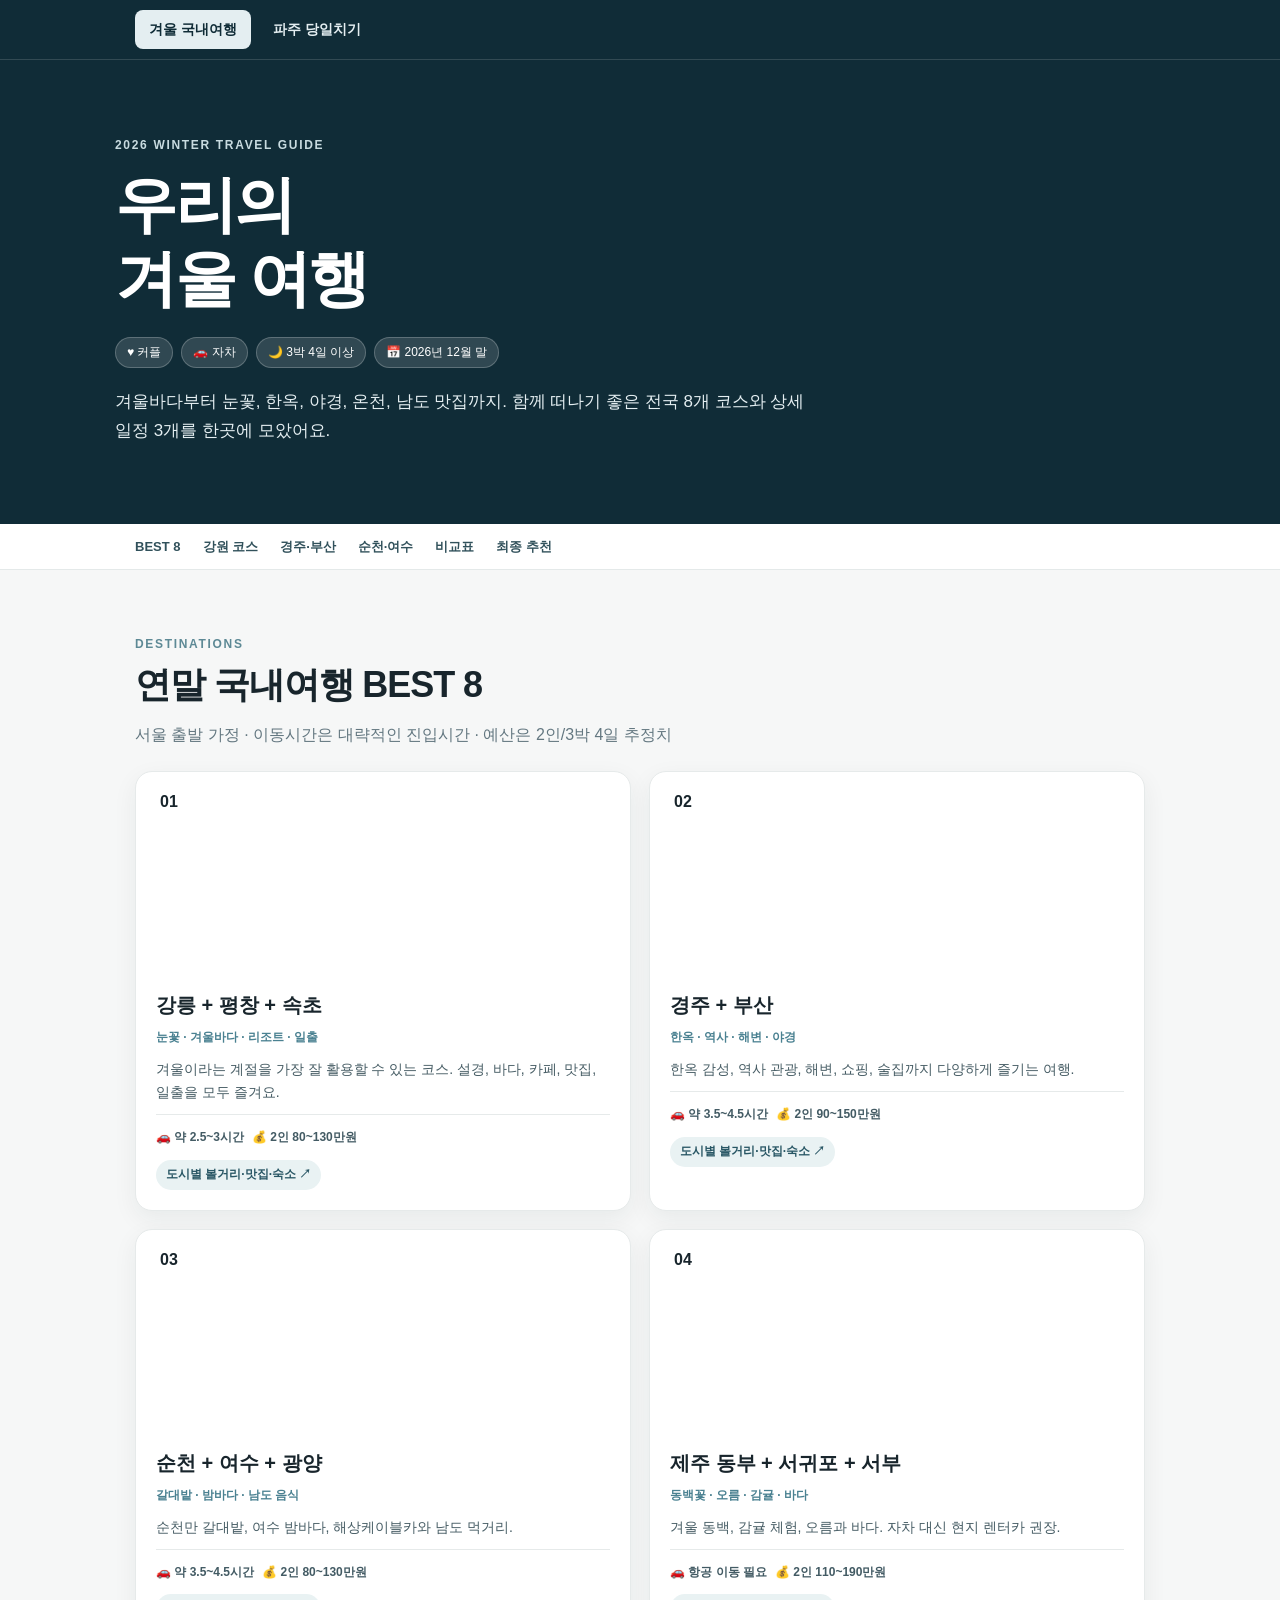
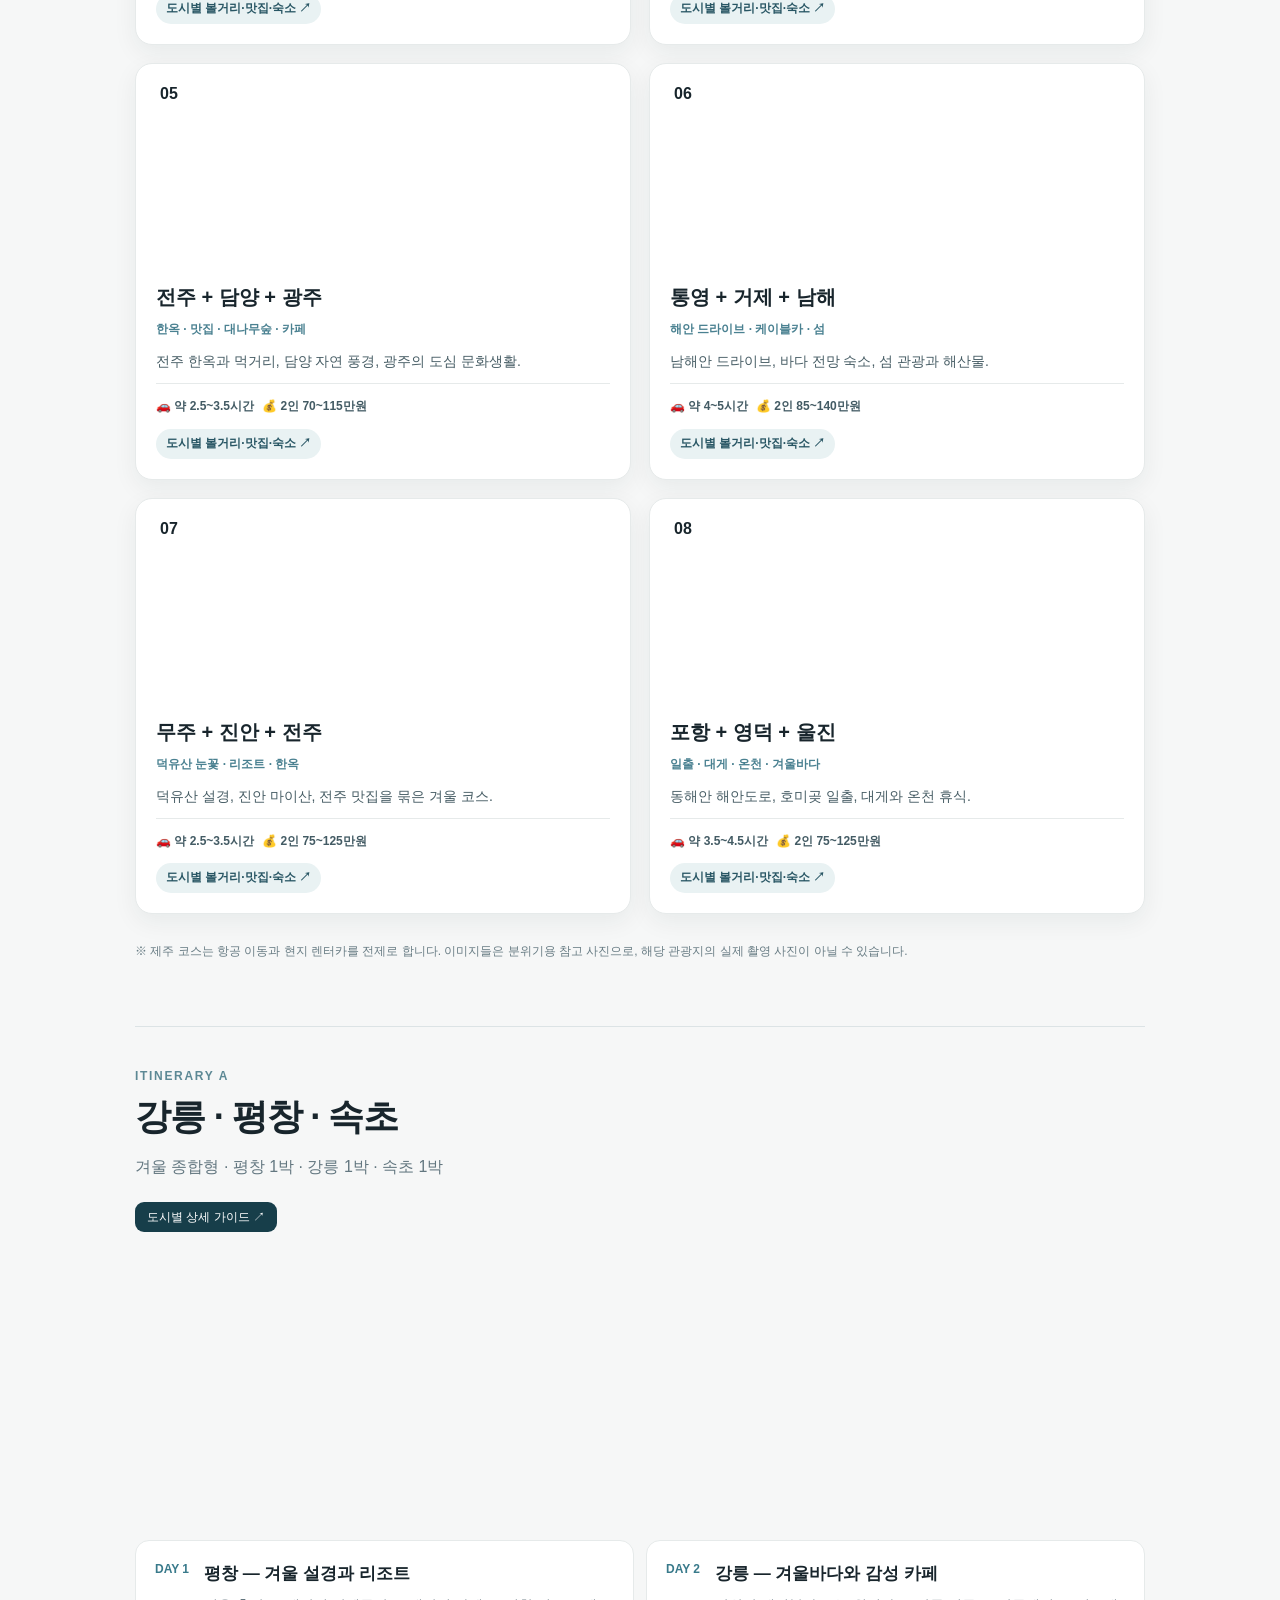
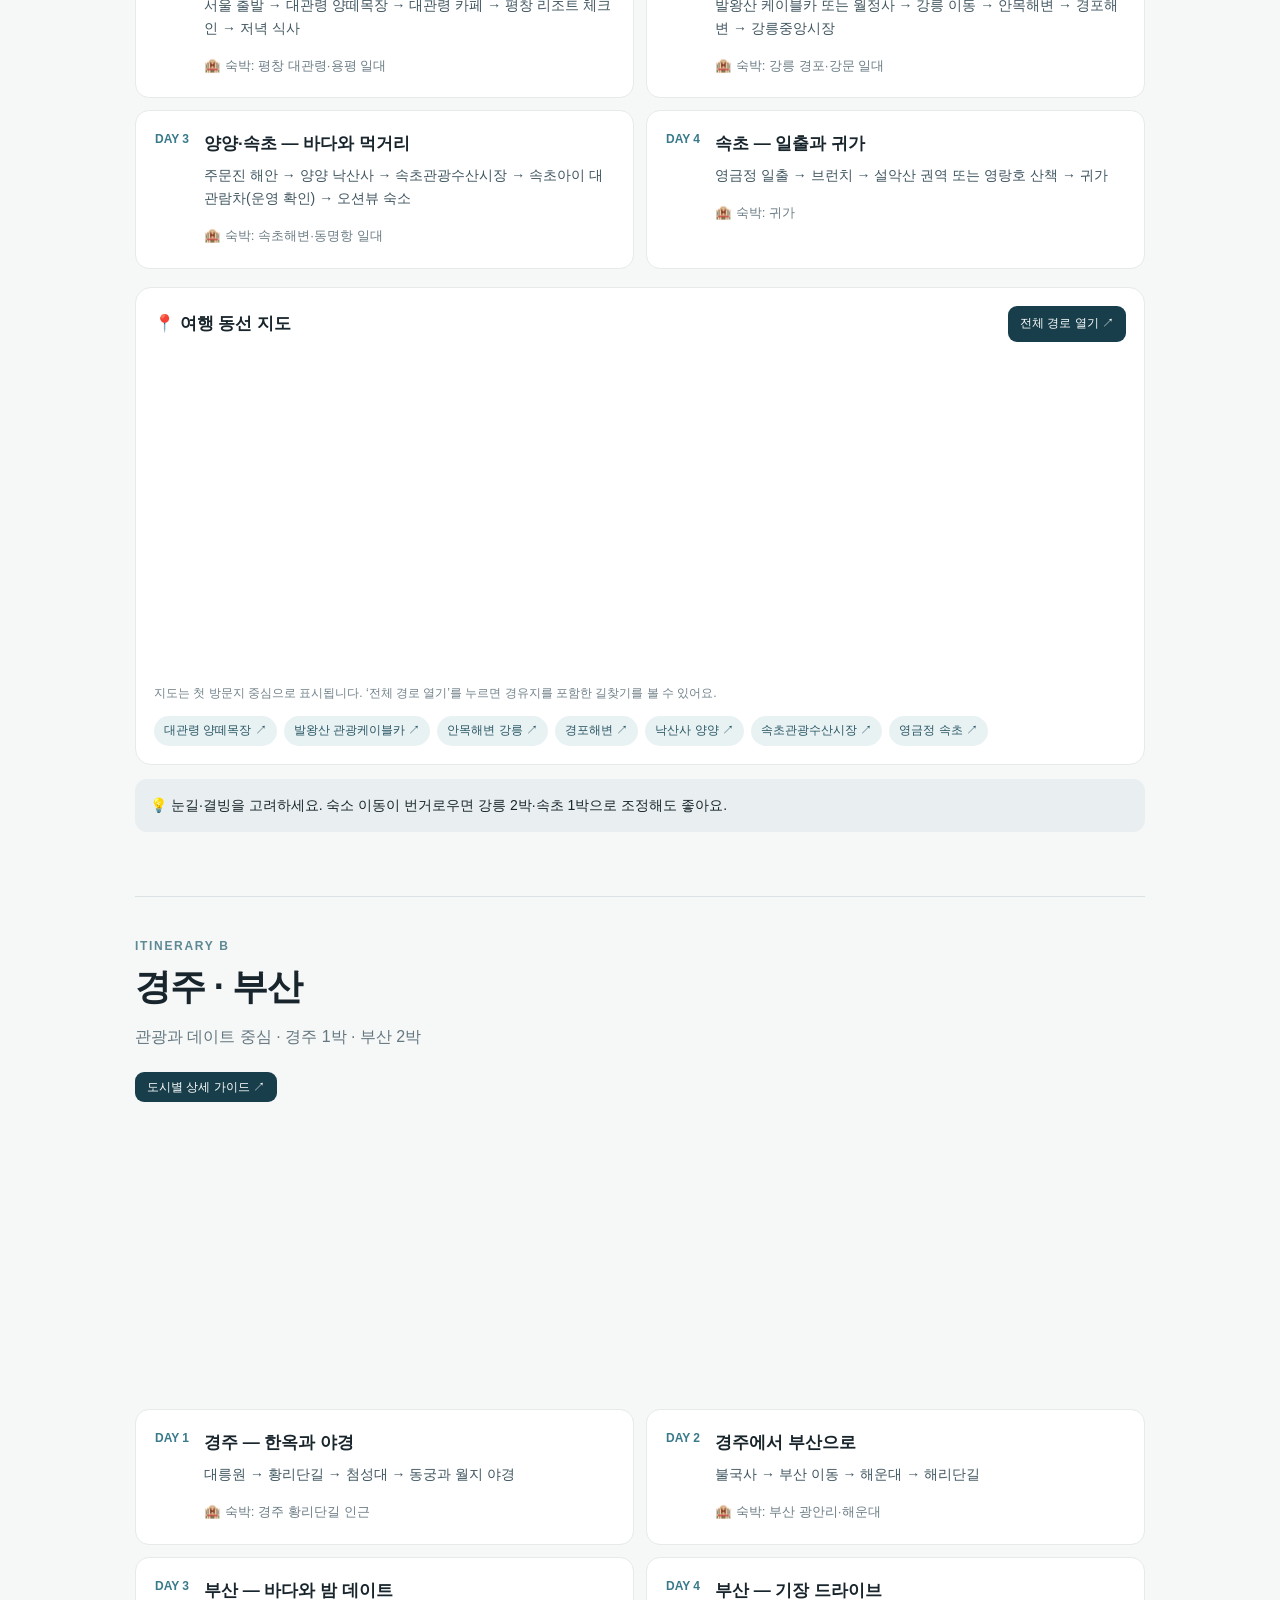
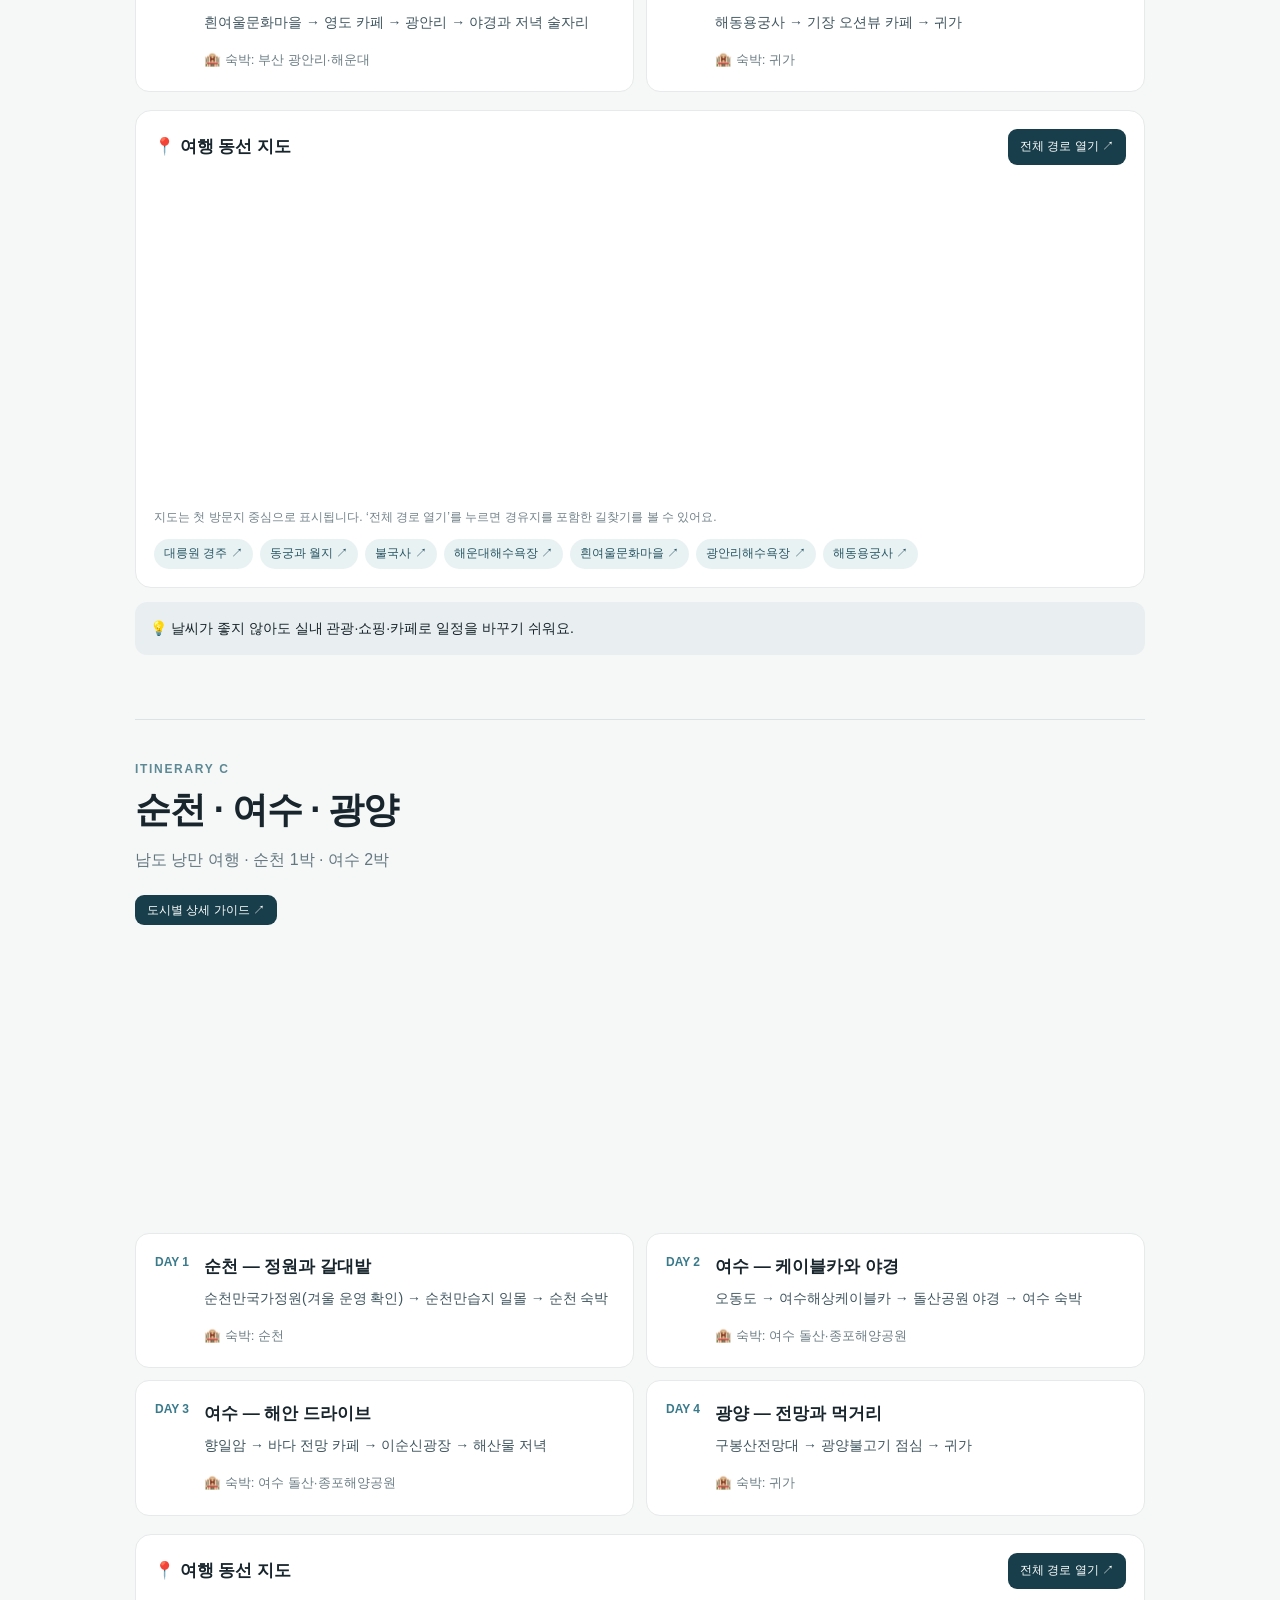
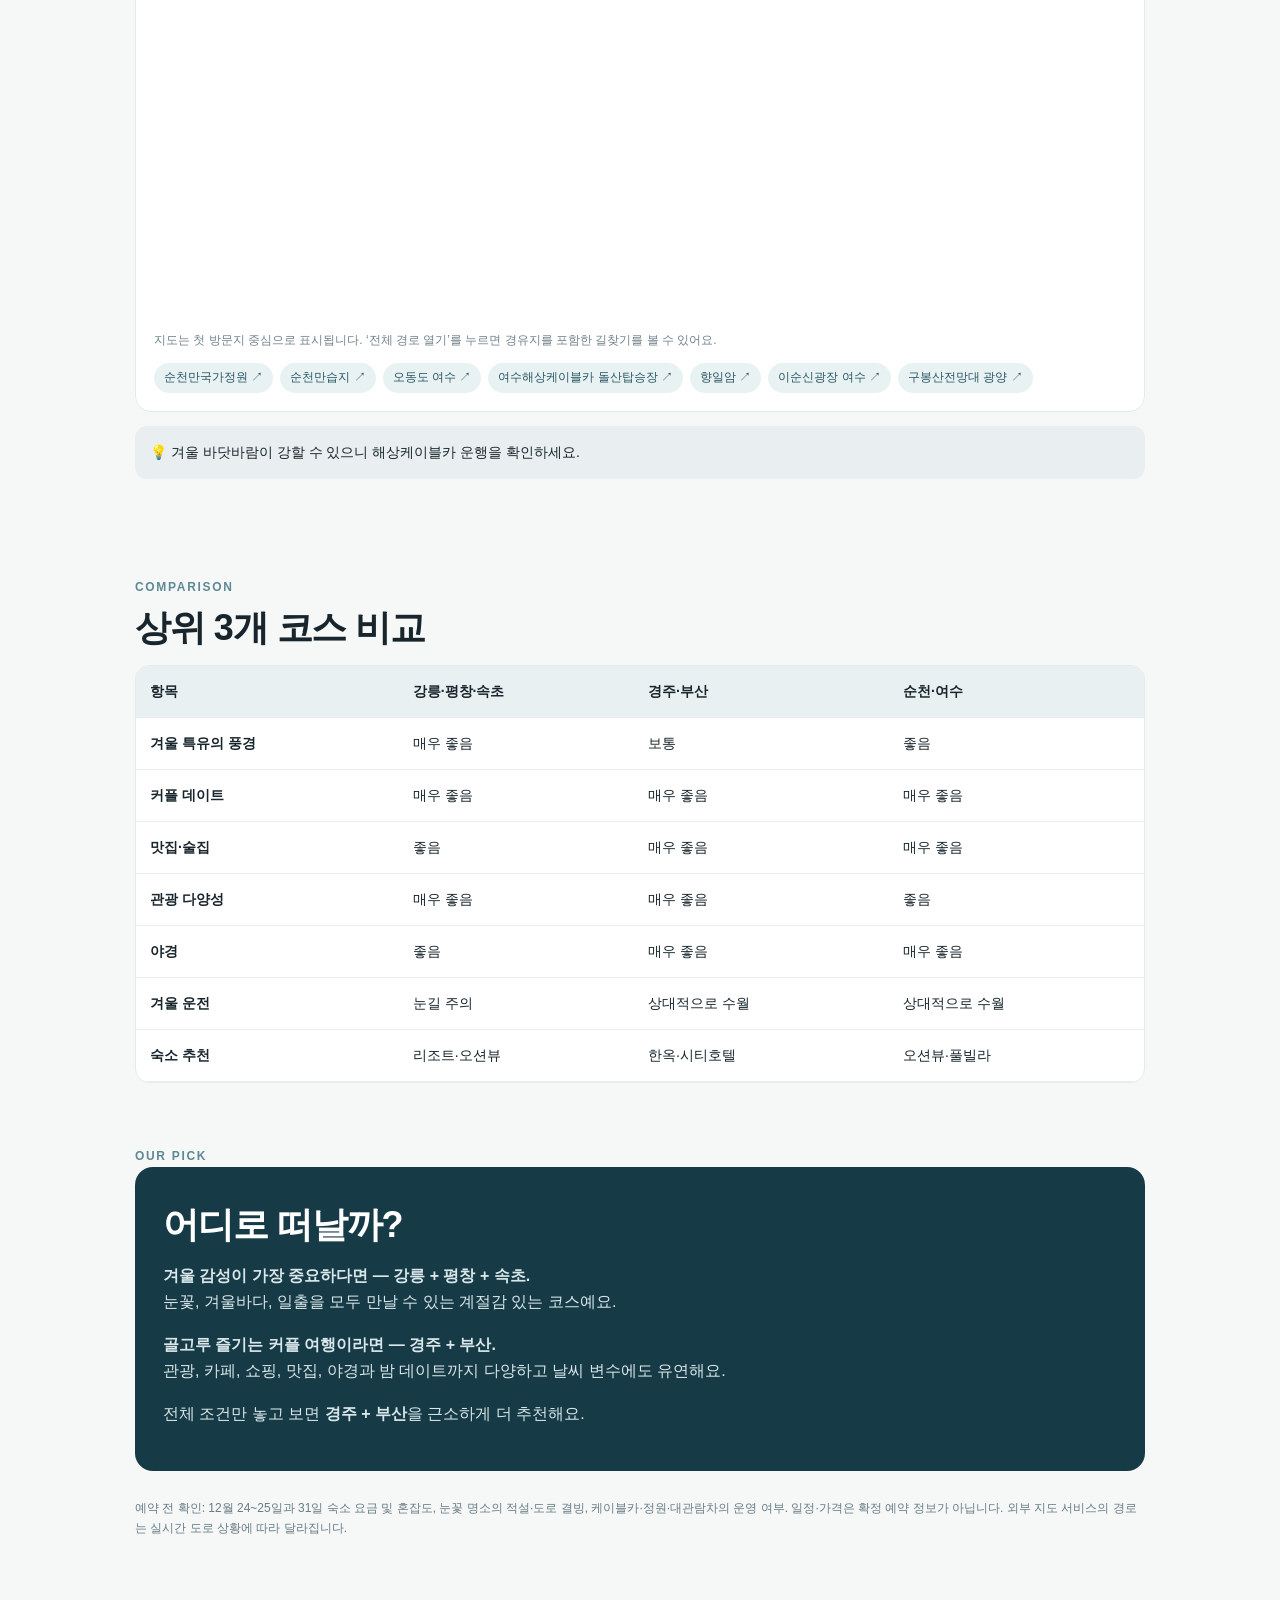
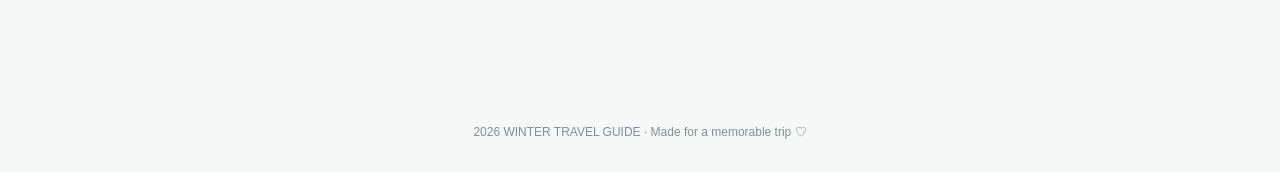
==== commit 8fc6a1cb: "Add city-level winter travel guides with photos and lodging budgets" ====
--- a/docs/index.html
+++ b/docs/index.html
@@ -1,8 +1,8 @@
-<!doctype html><html lang="ko"><head><meta charset="utf-8"><meta name="viewport" content="width=device-width,initial-scale=1"><meta name="theme-color" content="#102c37"><meta name="description" content="2026년 12월 말 커플 국내여행 BEST 8과 3박 4일 추천 코스"><title>우리의 겨울 여행 | 2026 국내여행 가이드</title><link rel="stylesheet" href="./style.css"></head><body>
+<!doctype html><html lang="ko"><head><meta charset="utf-8"><meta name="viewport" content="width=device-width,initial-scale=1"><meta name="theme-color" content="#102c37"><meta name="description" content="2026년 12월 말 커플 국내여행 BEST 8과 3박 4일 추천 코스"><title>우리의 겨울 여행 | 2026 국내여행 가이드</title><link rel="stylesheet" href="./style.css?v=winter-details"></head><body>
 <nav class="trip-tabs" aria-label="여행 가이드">
   <div class="wrap">
     <a href="./" aria-current="page">겨울 국내여행</a>
     <a href="./paju.html">파주 당일치기</a>
   </div>
 </nav>
-<header><div class="wrap"><div class="eyebrow">2026 WINTER TRAVEL GUIDE</div><h1>우리의<br>겨울 여행</h1><div class="chips"><span>♥ 커플</span><span>🚗 자차</span><span>🌙 3박 4일 이상</span><span>📅 2026년 12월 말</span></div><p class="intro">겨울바다부터 눈꽃, 한옥, 야경, 온천, 남도 맛집까지. 함께 떠나기 좋은 전국 8개 코스와 상세 일정 3개를 한곳에 모았어요.</p></div></header><nav class="nav"><div class="wrap"><a href="#best">BEST 8</a><a href="#route-a">강원 코스</a><a href="#route-b">경주·부산</a><a href="#route-c">순천·여수</a><a href="#compare">비교표</a><a href="#pick">최종 추천</a></div></nav><main class="wrap"><section class="section" id="best"><div class="section-kicker">DESTINATIONS</div><h2>연말 국내여행 BEST 8</h2><p class="lead">서울 출발 가정 · 이동시간은 대략적인 진입시간 · 예산은 2인/3박 4일 추정치</p><div class="grid"><article class="place card"><div class="photo" style="background-image:url('https://images.unsplash.com/photo-1506905925346-21bda4d32df4?auto=format&fit=crop&w=700&q=82')"><span class="rank">01</span></div><div class="place-body"><h3>강릉 + 평창 + 속초</h3><p class="tags">눈꽃 · 겨울바다 · 리조트 · 일출</p><p>겨울이라는 계절을 가장 잘 활용할 수 있는 코스. 설경, 바다, 카페, 맛집, 일출을 모두 즐겨요.</p><div class="facts"><span>🚗 약 2.5~3시간</span><span>💰 2인 80~130만원</span></div></div></article><article class="place card"><div class="photo" style="background-image:url('https://images.unsplash.com/photo-1519501025264-65ba15a82390?auto=format&fit=crop&w=700&q=82')"><span class="rank">02</span></div><div class="place-body"><h3>경주 + 부산</h3><p class="tags">한옥 · 역사 · 해변 · 야경</p><p>한옥 감성, 역사 관광, 해변, 쇼핑, 술집까지 다양하게 즐기는 여행.</p><div class="facts"><span>🚗 약 3.5~4.5시간</span><span>💰 2인 90~150만원</span></div></div></article><article class="place card"><div class="photo" style="background-image:url('https://images.unsplash.com/photo-1500534623283-312aade485b7?auto=format&fit=crop&w=700&q=82')"><span class="rank">03</span></div><div class="place-body"><h3>순천 + 여수 + 광양</h3><p class="tags">갈대밭 · 밤바다 · 남도 음식</p><p>순천만 갈대밭, 여수 밤바다, 해상케이블카와 남도 먹거리.</p><div class="facts"><span>🚗 약 3.5~4.5시간</span><span>💰 2인 80~130만원</span></div></div></article><article class="place card"><div class="photo" style="background-image:url('https://images.unsplash.com/photo-1501785888041-af3ef285b470?auto=format&fit=crop&w=700&q=82')"><span class="rank">04</span></div><div class="place-body"><h3>제주 동부 + 서귀포 + 서부</h3><p class="tags">동백꽃 · 오름 · 감귤 · 바다</p><p>겨울 동백, 감귤 체험, 오름과 바다. 자차 대신 현지 렌터카 권장.</p><div class="facts"><span>🚗 항공 이동 필요</span><span>💰 2인 110~190만원</span></div></div></article><article class="place card"><div class="photo" style="background-image:url('https://images.unsplash.com/photo-1470770841072-f978cf4d019e?auto=format&fit=crop&w=700&q=82')"><span class="rank">05</span></div><div class="place-body"><h3>전주 + 담양 + 광주</h3><p class="tags">한옥 · 맛집 · 대나무숲 · 카페</p><p>전주 한옥과 먹거리, 담양 자연 풍경, 광주의 도심 문화생활.</p><div class="facts"><span>🚗 약 2.5~3.5시간</span><span>💰 2인 70~115만원</span></div></div></article><article class="place card"><div class="photo" style="background-image:url('https://images.unsplash.com/photo-1473116763249-2faaef81ccda?auto=format&fit=crop&w=700&q=82')"><span class="rank">06</span></div><div class="place-body"><h3>통영 + 거제 + 남해</h3><p class="tags">해안 드라이브 · 케이블카 · 섬</p><p>남해안 드라이브, 바다 전망 숙소, 섬 관광과 해산물.</p><div class="facts"><span>🚗 약 4~5시간</span><span>💰 2인 85~140만원</span></div></div></article><article class="place card"><div class="photo" style="background-image:url('https://images.unsplash.com/photo-1454496522488-7a8e488e8609?auto=format&fit=crop&w=700&q=82')"><span class="rank">07</span></div><div class="place-body"><h3>무주 + 진안 + 전주</h3><p class="tags">덕유산 눈꽃 · 리조트 · 한옥</p><p>덕유산 설경, 진안 마이산, 전주 맛집을 묶은 겨울 코스.</p><div class="facts"><span>🚗 약 2.5~3.5시간</span><span>💰 2인 75~125만원</span></div></div></article><article class="place card"><div class="photo" style="background-image:url('https://images.unsplash.com/photo-1475924156734-496f6cac6ec1?auto=format&fit=crop&w=700&q=82')"><span class="rank">08</span></div><div class="place-body"><h3>포항 + 영덕 + 울진</h3><p class="tags">일출 · 대게 · 온천 · 겨울바다</p><p>동해안 해안도로, 호미곶 일출, 대게와 온천 휴식.</p><div class="facts"><span>🚗 약 3.5~4.5시간</span><span>💰 2인 75~125만원</span></div></div></article></div><p class="disclaimer">※ 제주 코스는 항공 이동과 현지 렌터카를 전제로 합니다. 이미지들은 분위기용 참고 사진으로, 해당 관광지의 실제 촬영 사진이 아닐 수 있습니다.</p></section><section class="route-section" id="route-a"><div class="section-kicker">ITINERARY A</div><h2>강릉 · 평창 · 속초</h2><p class="lead">겨울 종합형 · 평창 1박 · 강릉 1박 · 속초 1박</p><div class="route-banner" style="background-image:url('https://images.unsplash.com/photo-1506905925346-21bda4d32df4?auto=format&fit=crop&w=1300&q=82')"></div><div class="days"><article class="day"><span class="daynum">DAY 1</span><div><h4>평창 — 겨울 설경과 리조트</h4><p>서울 출발 → 대관령 양떼목장 → 대관령 카페 → 평창 리조트 체크인 → 저녁 식사</p><small>🏨 숙박: 평창 대관령·용평 일대</small></div></article><article class="day"><span class="daynum">DAY 2</span><div><h4>강릉 — 겨울바다와 감성 카페</h4><p>발왕산 케이블카 또는 월정사 → 강릉 이동 → 안목해변 → 경포해변 → 강릉중앙시장</p><small>🏨 숙박: 강릉 경포·강문 일대</small></div></article><article class="day"><span class="daynum">DAY 3</span><div><h4>양양·속초 — 바다와 먹거리</h4><p>주문진 해안 → 양양 낙산사 → 속초관광수산시장 → 속초아이 대관람차(운영 확인) → 오션뷰 숙소</p><small>🏨 숙박: 속초해변·동명항 일대</small></div></article><article class="day"><span class="daynum">DAY 4</span><div><h4>속초 — 일출과 귀가</h4><p>영금정 일출 → 브런치 → 설악산 권역 또는 영랑호 산책 → 귀가</p><small>🏨 숙박: 귀가</small></div></article></div><div class="mapbox"><div class="maphead"><h3>📍 여행 동선 지도</h3><a class="action" href="https://www.google.com/maps/dir/?api=1&origin=%EB%8C%80%EA%B4%80%EB%A0%B9%20%EC%96%91%EB%96%BC%EB%AA%A9%EC%9E%A5&destination=%EC%98%81%EA%B8%88%EC%A0%95%20%EC%86%8D%EC%B4%88&waypoints=%EB%B0%9C%EC%99%95%EC%82%B0%20%EA%B4%80%EA%B4%91%EC%BC%80%EC%9D%B4%EB%B8%94%EC%B9%B4%7C%EC%95%88%EB%AA%A9%ED%95%B4%EB%B3%80%20%EA%B0%95%EB%A6%89%7C%EA%B2%BD%ED%8F%AC%ED%95%B4%EB%B3%80%7C%EB%82%99%EC%82%B0%EC%82%AC%20%EC%96%91%EC%96%91%7C%EC%86%8D%EC%B4%88%EA%B4%80%EA%B4%91%EC%88%98%EC%82%B0%EC%8B%9C%EC%9E%A5&travelmode=driving" target="_blank" rel="noopener">전체 경로 열기 ↗</a></div><iframe loading="lazy" title="강릉 · 평창 · 속초 지도" src="https://maps.google.com/maps?q=%EB%8C%80%EA%B4%80%EB%A0%B9%20%EC%96%91%EB%96%BC%EB%AA%A9%EC%9E%A5&output=embed" referrerpolicy="no-referrer-when-downgrade"></iframe><p class="muted">지도는 첫 방문지 중심으로 표시됩니다. ‘전체 경로 열기’를 누르면 경유지를 포함한 길찾기를 볼 수 있어요.</p><div class="stops"><a href="https://www.google.com/maps/search/?api=1&query=%EB%8C%80%EA%B4%80%EB%A0%B9%20%EC%96%91%EB%96%BC%EB%AA%A9%EC%9E%A5" target="_blank" rel="noopener">대관령 양떼목장 ↗</a><a href="https://www.google.com/maps/search/?api=1&query=%EB%B0%9C%EC%99%95%EC%82%B0%20%EA%B4%80%EA%B4%91%EC%BC%80%EC%9D%B4%EB%B8%94%EC%B9%B4" target="_blank" rel="noopener">발왕산 관광케이블카 ↗</a><a href="https://www.google.com/maps/search/?api=1&query=%EC%95%88%EB%AA%A9%ED%95%B4%EB%B3%80%20%EA%B0%95%EB%A6%89" target="_blank" rel="noopener">안목해변 강릉 ↗</a><a href="https://www.google.com/maps/search/?api=1&query=%EA%B2%BD%ED%8F%AC%ED%95%B4%EB%B3%80" target="_blank" rel="noopener">경포해변 ↗</a><a href="https://www.google.com/maps/search/?api=1&query=%EB%82%99%EC%82%B0%EC%82%AC%20%EC%96%91%EC%96%91" target="_blank" rel="noopener">낙산사 양양 ↗</a><a href="https://www.google.com/maps/search/?api=1&query=%EC%86%8D%EC%B4%88%EA%B4%80%EA%B4%91%EC%88%98%EC%82%B0%EC%8B%9C%EC%9E%A5" target="_blank" rel="noopener">속초관광수산시장 ↗</a><a href="https://www.google.com/maps/search/?api=1&query=%EC%98%81%EA%B8%88%EC%A0%95%20%EC%86%8D%EC%B4%88" target="_blank" rel="noopener">영금정 속초 ↗</a></div></div><p class="note">💡 눈길·결빙을 고려하세요. 숙소 이동이 번거로우면 강릉 2박·속초 1박으로 조정해도 좋아요.</p></section><section class="route-section" id="route-b"><div class="section-kicker">ITINERARY B</div><h2>경주 · 부산</h2><p class="lead">관광과 데이트 중심 · 경주 1박 · 부산 2박</p><div class="route-banner" style="background-image:url('https://images.unsplash.com/photo-1519501025264-65ba15a82390?auto=format&fit=crop&w=1300&q=82')"></div><div class="days"><article class="day"><span class="daynum">DAY 1</span><div><h4>경주 — 한옥과 야경</h4><p>대릉원 → 황리단길 → 첨성대 → 동궁과 월지 야경</p><small>🏨 숙박: 경주 황리단길 인근</small></div></article><article class="day"><span class="daynum">DAY 2</span><div><h4>경주에서 부산으로</h4><p>불국사 → 부산 이동 → 해운대 → 해리단길</p><small>🏨 숙박: 부산 광안리·해운대</small></div></article><article class="day"><span class="daynum">DAY 3</span><div><h4>부산 — 바다와 밤 데이트</h4><p>흰여울문화마을 → 영도 카페 → 광안리 → 야경과 저녁 술자리</p><small>🏨 숙박: 부산 광안리·해운대</small></div></article><article class="day"><span class="daynum">DAY 4</span><div><h4>부산 — 기장 드라이브</h4><p>해동용궁사 → 기장 오션뷰 카페 → 귀가</p><small>🏨 숙박: 귀가</small></div></article></div><div class="mapbox"><div class="maphead"><h3>📍 여행 동선 지도</h3><a class="action" href="https://www.google.com/maps/dir/?api=1&origin=%EB%8C%80%EB%A6%89%EC%9B%90%20%EA%B2%BD%EC%A3%BC&destination=%ED%95%B4%EB%8F%99%EC%9A%A9%EA%B6%81%EC%82%AC&waypoints=%EB%8F%99%EA%B6%81%EA%B3%BC%20%EC%9B%94%EC%A7%80%7C%EB%B6%88%EA%B5%AD%EC%82%AC%7C%ED%95%B4%EC%9A%B4%EB%8C%80%ED%95%B4%EC%88%98%EC%9A%95%EC%9E%A5%7C%ED%9D%B0%EC%97%AC%EC%9A%B8%EB%AC%B8%ED%99%94%EB%A7%88%EC%9D%84%7C%EA%B4%91%EC%95%88%EB%A6%AC%ED%95%B4%EC%88%98%EC%9A%95%EC%9E%A5&travelmode=driving" target="_blank" rel="noopener">전체 경로 열기 ↗</a></div><iframe loading="lazy" title="경주 · 부산 지도" src="https://maps.google.com/maps?q=%EB%8C%80%EB%A6%89%EC%9B%90%20%EA%B2%BD%EC%A3%BC&output=embed" referrerpolicy="no-referrer-when-downgrade"></iframe><p class="muted">지도는 첫 방문지 중심으로 표시됩니다. ‘전체 경로 열기’를 누르면 경유지를 포함한 길찾기를 볼 수 있어요.</p><div class="stops"><a href="https://www.google.com/maps/search/?api=1&query=%EB%8C%80%EB%A6%89%EC%9B%90%20%EA%B2%BD%EC%A3%BC" target="_blank" rel="noopener">대릉원 경주 ↗</a><a href="https://www.google.com/maps/search/?api=1&query=%EB%8F%99%EA%B6%81%EA%B3%BC%20%EC%9B%94%EC%A7%80" target="_blank" rel="noopener">동궁과 월지 ↗</a><a href="https://www.google.com/maps/search/?api=1&query=%EB%B6%88%EA%B5%AD%EC%82%AC" target="_blank" rel="noopener">불국사 ↗</a><a href="https://www.google.com/maps/search/?api=1&query=%ED%95%B4%EC%9A%B4%EB%8C%80%ED%95%B4%EC%88%98%EC%9A%95%EC%9E%A5" target="_blank" rel="noopener">해운대해수욕장 ↗</a><a href="https://www.google.com/maps/search/?api=1&query=%ED%9D%B0%EC%97%AC%EC%9A%B8%EB%AC%B8%ED%99%94%EB%A7%88%EC%9D%84" target="_blank" rel="noopener">흰여울문화마을 ↗</a><a href="https://www.google.com/maps/search/?api=1&query=%EA%B4%91%EC%95%88%EB%A6%AC%ED%95%B4%EC%88%98%EC%9A%95%EC%9E%A5" target="_blank" rel="noopener">광안리해수욕장 ↗</a><a href="https://www.google.com/maps/search/?api=1&query=%ED%95%B4%EB%8F%99%EC%9A%A9%EA%B6%81%EC%82%AC" target="_blank" rel="noopener">해동용궁사 ↗</a></div></div><p class="note">💡 날씨가 좋지 않아도 실내 관광·쇼핑·카페로 일정을 바꾸기 쉬워요.</p></section><section class="route-section" id="route-c"><div class="section-kicker">ITINERARY C</div><h2>순천 · 여수 · 광양</h2><p class="lead">남도 낭만 여행 · 순천 1박 · 여수 2박</p><div class="route-banner" style="background-image:url('https://images.unsplash.com/photo-1500534623283-312aade485b7?auto=format&fit=crop&w=1300&q=82')"></div><div class="days"><article class="day"><span class="daynum">DAY 1</span><div><h4>순천 — 정원과 갈대밭</h4><p>순천만국가정원(겨울 운영 확인) → 순천만습지 일몰 → 순천 숙박</p><small>🏨 숙박: 순천</small></div></article><article class="day"><span class="daynum">DAY 2</span><div><h4>여수 — 케이블카와 야경</h4><p>오동도 → 여수해상케이블카 → 돌산공원 야경 → 여수 숙박</p><small>🏨 숙박: 여수 돌산·종포해양공원</small></div></article><article class="day"><span class="daynum">DAY 3</span><div><h4>여수 — 해안 드라이브</h4><p>향일암 → 바다 전망 카페 → 이순신광장 → 해산물 저녁</p><small>🏨 숙박: 여수 돌산·종포해양공원</small></div></article><article class="day"><span class="daynum">DAY 4</span><div><h4>광양 — 전망과 먹거리</h4><p>구봉산전망대 → 광양불고기 점심 → 귀가</p><small>🏨 숙박: 귀가</small></div></article></div><div class="mapbox"><div class="maphead"><h3>📍 여행 동선 지도</h3><a class="action" href="https://www.google.com/maps/dir/?api=1&origin=%EC%88%9C%EC%B2%9C%EB%A7%8C%EA%B5%AD%EA%B0%80%EC%A0%95%EC%9B%90&destination=%EA%B5%AC%EB%B4%89%EC%82%B0%EC%A0%84%EB%A7%9D%EB%8C%80%20%EA%B4%91%EC%96%91&waypoints=%EC%88%9C%EC%B2%9C%EB%A7%8C%EC%8A%B5%EC%A7%80%7C%EC%98%A4%EB%8F%99%EB%8F%84%20%EC%97%AC%EC%88%98%7C%EC%97%AC%EC%88%98%ED%95%B4%EC%83%81%EC%BC%80%EC%9D%B4%EB%B8%94%EC%B9%B4%20%EB%8F%8C%EC%82%B0%ED%83%91%EC%8A%B9%EC%9E%A5%7C%ED%96%A5%EC%9D%BC%EC%95%94%7C%EC%9D%B4%EC%88%9C%EC%8B%A0%EA%B4%91%EC%9E%A5%20%EC%97%AC%EC%88%98&travelmode=driving" target="_blank" rel="noopener">전체 경로 열기 ↗</a></div><iframe loading="lazy" title="순천 · 여수 · 광양 지도" src="https://maps.google.com/maps?q=%EC%88%9C%EC%B2%9C%EB%A7%8C%EA%B5%AD%EA%B0%80%EC%A0%95%EC%9B%90&output=embed" referrerpolicy="no-referrer-when-downgrade"></iframe><p class="muted">지도는 첫 방문지 중심으로 표시됩니다. ‘전체 경로 열기’를 누르면 경유지를 포함한 길찾기를 볼 수 있어요.</p><div class="stops"><a href="https://www.google.com/maps/search/?api=1&query=%EC%88%9C%EC%B2%9C%EB%A7%8C%EA%B5%AD%EA%B0%80%EC%A0%95%EC%9B%90" target="_blank" rel="noopener">순천만국가정원 ↗</a><a href="https://www.google.com/maps/search/?api=1&query=%EC%88%9C%EC%B2%9C%EB%A7%8C%EC%8A%B5%EC%A7%80" target="_blank" rel="noopener">순천만습지 ↗</a><a href="https://www.google.com/maps/search/?api=1&query=%EC%98%A4%EB%8F%99%EB%8F%84%20%EC%97%AC%EC%88%98" target="_blank" rel="noopener">오동도 여수 ↗</a><a href="https://www.google.com/maps/search/?api=1&query=%EC%97%AC%EC%88%98%ED%95%B4%EC%83%81%EC%BC%80%EC%9D%B4%EB%B8%94%EC%B9%B4%20%EB%8F%8C%EC%82%B0%ED%83%91%EC%8A%B9%EC%9E%A5" target="_blank" rel="noopener">여수해상케이블카 돌산탑승장 ↗</a><a href="https://www.google.com/maps/search/?api=1&query=%ED%96%A5%EC%9D%BC%EC%95%94" target="_blank" rel="noopener">향일암 ↗</a><a href="https://www.google.com/maps/search/?api=1&query=%EC%9D%B4%EC%88%9C%EC%8B%A0%EA%B4%91%EC%9E%A5%20%EC%97%AC%EC%88%98" target="_blank" rel="noopener">이순신광장 여수 ↗</a><a href="https://www.google.com/maps/search/?api=1&query=%EA%B5%AC%EB%B4%89%EC%82%B0%EC%A0%84%EB%A7%9D%EB%8C%80%20%EA%B4%91%EC%96%91" target="_blank" rel="noopener">구봉산전망대 광양 ↗</a></div></div><p class="note">💡 겨울 바닷바람이 강할 수 있으니 해상케이블카 운행을 확인하세요.</p></section><section class="section" id="compare"><div class="section-kicker">COMPARISON</div><h2>상위 3개 코스 비교</h2><div class="tablewrap"><table><thead><tr><th>항목</th><th>강릉·평창·속초</th><th>경주·부산</th><th>순천·여수</th></tr></thead><tbody><tr><td>겨울 특유의 풍경</td><td>매우 좋음</td><td>보통</td><td>좋음</td></tr><tr><td>커플 데이트</td><td>매우 좋음</td><td>매우 좋음</td><td>매우 좋음</td></tr><tr><td>맛집·술집</td><td>좋음</td><td>매우 좋음</td><td>매우 좋음</td></tr><tr><td>관광 다양성</td><td>매우 좋음</td><td>매우 좋음</td><td>좋음</td></tr><tr><td>야경</td><td>좋음</td><td>매우 좋음</td><td>매우 좋음</td></tr><tr><td>겨울 운전</td><td>눈길 주의</td><td>상대적으로 수월</td><td>상대적으로 수월</td></tr><tr><td>숙소 추천</td><td>리조트·오션뷰</td><td>한옥·시티호텔</td><td>오션뷰·풀빌라</td></tr></tbody></table></div></section><section class="section" id="pick"><div class="section-kicker">OUR PICK</div><div class="conclusion"><h2>어디로 떠날까?</h2><p><strong>겨울 감성이 가장 중요하다면 — 강릉 + 평창 + 속초.</strong><br>눈꽃, 겨울바다, 일출을 모두 만날 수 있는 계절감 있는 코스예요.</p><p><strong>골고루 즐기는 커플 여행이라면 — 경주 + 부산.</strong><br>관광, 카페, 쇼핑, 맛집, 야경과 밤 데이트까지 다양하고 날씨 변수에도 유연해요.</p><p>전체 조건만 놓고 보면 <strong>경주 + 부산</strong>을 근소하게 더 추천해요.</p></div><p class="disclaimer">예약 전 확인: 12월 24~25일과 31일 숙소 요금 및 혼잡도, 눈꽃 명소의 적설·도로 결빙, 케이블카·정원·대관람차의 운영 여부. 일정·가격은 확정 예약 정보가 아닙니다. 외부 지도 서비스의 경로는 실시간 도로 상황에 따라 달라집니다.</p></section></main><footer>2026 WINTER TRAVEL GUIDE · Made for a memorable trip ♡</footer></body></html>+<header><div class="wrap"><div class="eyebrow">2026 WINTER TRAVEL GUIDE</div><h1>우리의<br>겨울 여행</h1><div class="chips"><span>♥ 커플</span><span>🚗 자차</span><span>🌙 3박 4일 이상</span><span>📅 2026년 12월 말</span></div><p class="intro">겨울바다부터 눈꽃, 한옥, 야경, 온천, 남도 맛집까지. 함께 떠나기 좋은 전국 8개 코스와 상세 일정 3개를 한곳에 모았어요.</p></div></header><nav class="nav"><div class="wrap"><a href="#best">BEST 8</a><a href="#route-a">강원 코스</a><a href="#route-b">경주·부산</a><a href="#route-c">순천·여수</a><a href="#compare">비교표</a><a href="#pick">최종 추천</a></div></nav><main class="wrap"><section class="section" id="best"><div class="section-kicker">DESTINATIONS</div><h2>연말 국내여행 BEST 8</h2><p class="lead">서울 출발 가정 · 이동시간은 대략적인 진입시간 · 예산은 2인/3박 4일 추정치</p><div class="grid"><article class="place card"><div class="photo" style="background-image:url('https://images.unsplash.com/photo-1506905925346-21bda4d32df4?auto=format&fit=crop&w=700&q=82')"><span class="rank">01</span></div><div class="place-body"><h3>강릉 + 평창 + 속초</h3><p class="tags">눈꽃 · 겨울바다 · 리조트 · 일출</p><p>겨울이라는 계절을 가장 잘 활용할 수 있는 코스. 설경, 바다, 카페, 맛집, 일출을 모두 즐겨요.</p><div class="facts"><span>🚗 약 2.5~3시간</span><span>💰 2인 80~130만원</span></div><div class="stops"><a class="winter-detail-link" href="./winter.html?course=gangwon">도시별 볼거리·맛집·숙소 ↗</a></div></div></article><article class="place card"><div class="photo" style="background-image:url('https://images.unsplash.com/photo-1519501025264-65ba15a82390?auto=format&fit=crop&w=700&q=82')"><span class="rank">02</span></div><div class="place-body"><h3>경주 + 부산</h3><p class="tags">한옥 · 역사 · 해변 · 야경</p><p>한옥 감성, 역사 관광, 해변, 쇼핑, 술집까지 다양하게 즐기는 여행.</p><div class="facts"><span>🚗 약 3.5~4.5시간</span><span>💰 2인 90~150만원</span></div><div class="stops"><a class="winter-detail-link" href="./winter.html?course=gyeongju">도시별 볼거리·맛집·숙소 ↗</a></div></div></article><article class="place card"><div class="photo" style="background-image:url('https://images.unsplash.com/photo-1500534623283-312aade485b7?auto=format&fit=crop&w=700&q=82')"><span class="rank">03</span></div><div class="place-body"><h3>순천 + 여수 + 광양</h3><p class="tags">갈대밭 · 밤바다 · 남도 음식</p><p>순천만 갈대밭, 여수 밤바다, 해상케이블카와 남도 먹거리.</p><div class="facts"><span>🚗 약 3.5~4.5시간</span><span>💰 2인 80~130만원</span></div><div class="stops"><a class="winter-detail-link" href="./winter.html?course=jeonnam">도시별 볼거리·맛집·숙소 ↗</a></div></div></article><article class="place card"><div class="photo" style="background-image:url('https://images.unsplash.com/photo-1501785888041-af3ef285b470?auto=format&fit=crop&w=700&q=82')"><span class="rank">04</span></div><div class="place-body"><h3>제주 동부 + 서귀포 + 서부</h3><p class="tags">동백꽃 · 오름 · 감귤 · 바다</p><p>겨울 동백, 감귤 체험, 오름과 바다. 자차 대신 현지 렌터카 권장.</p><div class="facts"><span>🚗 항공 이동 필요</span><span>💰 2인 110~190만원</span></div><div class="stops"><a class="winter-detail-link" href="./winter.html?course=jeju">도시별 볼거리·맛집·숙소 ↗</a></div></div></article><article class="place card"><div class="photo" style="background-image:url('https://images.unsplash.com/photo-1470770841072-f978cf4d019e?auto=format&fit=crop&w=700&q=82')"><span class="rank">05</span></div><div class="place-body"><h3>전주 + 담양 + 광주</h3><p class="tags">한옥 · 맛집 · 대나무숲 · 카페</p><p>전주 한옥과 먹거리, 담양 자연 풍경, 광주의 도심 문화생활.</p><div class="facts"><span>🚗 약 2.5~3.5시간</span><span>💰 2인 70~115만원</span></div><div class="stops"><a class="winter-detail-link" href="./winter.html?course=jeonju">도시별 볼거리·맛집·숙소 ↗</a></div></div></article><article class="place card"><div class="photo" style="background-image:url('https://images.unsplash.com/photo-1473116763249-2faaef81ccda?auto=format&fit=crop&w=700&q=82')"><span class="rank">06</span></div><div class="place-body"><h3>통영 + 거제 + 남해</h3><p class="tags">해안 드라이브 · 케이블카 · 섬</p><p>남해안 드라이브, 바다 전망 숙소, 섬 관광과 해산물.</p><div class="facts"><span>🚗 약 4~5시간</span><span>💰 2인 85~140만원</span></div><div class="stops"><a class="winter-detail-link" href="./winter.html?course=southcoast">도시별 볼거리·맛집·숙소 ↗</a></div></div></article><article class="place card"><div class="photo" style="background-image:url('https://images.unsplash.com/photo-1454496522488-7a8e488e8609?auto=format&fit=crop&w=700&q=82')"><span class="rank">07</span></div><div class="place-body"><h3>무주 + 진안 + 전주</h3><p class="tags">덕유산 눈꽃 · 리조트 · 한옥</p><p>덕유산 설경, 진안 마이산, 전주 맛집을 묶은 겨울 코스.</p><div class="facts"><span>🚗 약 2.5~3.5시간</span><span>💰 2인 75~125만원</span></div><div class="stops"><a class="winter-detail-link" href="./winter.html?course=deogyusan">도시별 볼거리·맛집·숙소 ↗</a></div></div></article><article class="place card"><div class="photo" style="background-image:url('https://images.unsplash.com/photo-1475924156734-496f6cac6ec1?auto=format&fit=crop&w=700&q=82')"><span class="rank">08</span></div><div class="place-body"><h3>포항 + 영덕 + 울진</h3><p class="tags">일출 · 대게 · 온천 · 겨울바다</p><p>동해안 해안도로, 호미곶 일출, 대게와 온천 휴식.</p><div class="facts"><span>🚗 약 3.5~4.5시간</span><span>💰 2인 75~125만원</span></div><div class="stops"><a class="winter-detail-link" href="./winter.html?course=eastcoast">도시별 볼거리·맛집·숙소 ↗</a></div></div></article></div><p class="disclaimer">※ 제주 코스는 항공 이동과 현지 렌터카를 전제로 합니다. 이미지들은 분위기용 참고 사진으로, 해당 관광지의 실제 촬영 사진이 아닐 수 있습니다.</p></section><section class="route-section" id="route-a"><div class="section-kicker">ITINERARY A</div><h2>강릉 · 평창 · 속초</h2><p class="lead">겨울 종합형 · 평창 1박 · 강릉 1박 · 속초 1박</p><a class="action" href="./winter.html?course=gangwon">도시별 상세 가이드 ↗</a><div class="route-banner" style="background-image:url('https://images.unsplash.com/photo-1506905925346-21bda4d32df4?auto=format&fit=crop&w=1300&q=82')"></div><div class="days"><article class="day"><span class="daynum">DAY 1</span><div><h4>평창 — 겨울 설경과 리조트</h4><p>서울 출발 → 대관령 양떼목장 → 대관령 카페 → 평창 리조트 체크인 → 저녁 식사</p><small>🏨 숙박: 평창 대관령·용평 일대</small></div></article><article class="day"><span class="daynum">DAY 2</span><div><h4>강릉 — 겨울바다와 감성 카페</h4><p>발왕산 케이블카 또는 월정사 → 강릉 이동 → 안목해변 → 경포해변 → 강릉중앙시장</p><small>🏨 숙박: 강릉 경포·강문 일대</small></div></article><article class="day"><span class="daynum">DAY 3</span><div><h4>양양·속초 — 바다와 먹거리</h4><p>주문진 해안 → 양양 낙산사 → 속초관광수산시장 → 속초아이 대관람차(운영 확인) → 오션뷰 숙소</p><small>🏨 숙박: 속초해변·동명항 일대</small></div></article><article class="day"><span class="daynum">DAY 4</span><div><h4>속초 — 일출과 귀가</h4><p>영금정 일출 → 브런치 → 설악산 권역 또는 영랑호 산책 → 귀가</p><small>🏨 숙박: 귀가</small></div></article></div><div class="mapbox"><div class="maphead"><h3>📍 여행 동선 지도</h3><a class="action" href="https://www.google.com/maps/dir/?api=1&origin=%EB%8C%80%EA%B4%80%EB%A0%B9%20%EC%96%91%EB%96%BC%EB%AA%A9%EC%9E%A5&destination=%EC%98%81%EA%B8%88%EC%A0%95%20%EC%86%8D%EC%B4%88&waypoints=%EB%B0%9C%EC%99%95%EC%82%B0%20%EA%B4%80%EA%B4%91%EC%BC%80%EC%9D%B4%EB%B8%94%EC%B9%B4%7C%EC%95%88%EB%AA%A9%ED%95%B4%EB%B3%80%20%EA%B0%95%EB%A6%89%7C%EA%B2%BD%ED%8F%AC%ED%95%B4%EB%B3%80%7C%EB%82%99%EC%82%B0%EC%82%AC%20%EC%96%91%EC%96%91%7C%EC%86%8D%EC%B4%88%EA%B4%80%EA%B4%91%EC%88%98%EC%82%B0%EC%8B%9C%EC%9E%A5&travelmode=driving" target="_blank" rel="noopener">전체 경로 열기 ↗</a></div><iframe loading="lazy" title="강릉 · 평창 · 속초 지도" src="https://maps.google.com/maps?q=%EB%8C%80%EA%B4%80%EB%A0%B9%20%EC%96%91%EB%96%BC%EB%AA%A9%EC%9E%A5&output=embed" referrerpolicy="no-referrer-when-downgrade"></iframe><p class="muted">지도는 첫 방문지 중심으로 표시됩니다. ‘전체 경로 열기’를 누르면 경유지를 포함한 길찾기를 볼 수 있어요.</p><div class="stops"><a href="https://www.google.com/maps/search/?api=1&query=%EB%8C%80%EA%B4%80%EB%A0%B9%20%EC%96%91%EB%96%BC%EB%AA%A9%EC%9E%A5" target="_blank" rel="noopener">대관령 양떼목장 ↗</a><a href="https://www.google.com/maps/search/?api=1&query=%EB%B0%9C%EC%99%95%EC%82%B0%20%EA%B4%80%EA%B4%91%EC%BC%80%EC%9D%B4%EB%B8%94%EC%B9%B4" target="_blank" rel="noopener">발왕산 관광케이블카 ↗</a><a href="https://www.google.com/maps/search/?api=1&query=%EC%95%88%EB%AA%A9%ED%95%B4%EB%B3%80%20%EA%B0%95%EB%A6%89" target="_blank" rel="noopener">안목해변 강릉 ↗</a><a href="https://www.google.com/maps/search/?api=1&query=%EA%B2%BD%ED%8F%AC%ED%95%B4%EB%B3%80" target="_blank" rel="noopener">경포해변 ↗</a><a href="https://www.google.com/maps/search/?api=1&query=%EB%82%99%EC%82%B0%EC%82%AC%20%EC%96%91%EC%96%91" target="_blank" rel="noopener">낙산사 양양 ↗</a><a href="https://www.google.com/maps/search/?api=1&query=%EC%86%8D%EC%B4%88%EA%B4%80%EA%B4%91%EC%88%98%EC%82%B0%EC%8B%9C%EC%9E%A5" target="_blank" rel="noopener">속초관광수산시장 ↗</a><a href="https://www.google.com/maps/search/?api=1&query=%EC%98%81%EA%B8%88%EC%A0%95%20%EC%86%8D%EC%B4%88" target="_blank" rel="noopener">영금정 속초 ↗</a></div></div><p class="note">💡 눈길·결빙을 고려하세요. 숙소 이동이 번거로우면 강릉 2박·속초 1박으로 조정해도 좋아요.</p></section><section class="route-section" id="route-b"><div class="section-kicker">ITINERARY B</div><h2>경주 · 부산</h2><p class="lead">관광과 데이트 중심 · 경주 1박 · 부산 2박</p><a class="action" href="./winter.html?course=gyeongju">도시별 상세 가이드 ↗</a><div class="route-banner" style="background-image:url('https://images.unsplash.com/photo-1519501025264-65ba15a82390?auto=format&fit=crop&w=1300&q=82')"></div><div class="days"><article class="day"><span class="daynum">DAY 1</span><div><h4>경주 — 한옥과 야경</h4><p>대릉원 → 황리단길 → 첨성대 → 동궁과 월지 야경</p><small>🏨 숙박: 경주 황리단길 인근</small></div></article><article class="day"><span class="daynum">DAY 2</span><div><h4>경주에서 부산으로</h4><p>불국사 → 부산 이동 → 해운대 → 해리단길</p><small>🏨 숙박: 부산 광안리·해운대</small></div></article><article class="day"><span class="daynum">DAY 3</span><div><h4>부산 — 바다와 밤 데이트</h4><p>흰여울문화마을 → 영도 카페 → 광안리 → 야경과 저녁 술자리</p><small>🏨 숙박: 부산 광안리·해운대</small></div></article><article class="day"><span class="daynum">DAY 4</span><div><h4>부산 — 기장 드라이브</h4><p>해동용궁사 → 기장 오션뷰 카페 → 귀가</p><small>🏨 숙박: 귀가</small></div></article></div><div class="mapbox"><div class="maphead"><h3>📍 여행 동선 지도</h3><a class="action" href="https://www.google.com/maps/dir/?api=1&origin=%EB%8C%80%EB%A6%89%EC%9B%90%20%EA%B2%BD%EC%A3%BC&destination=%ED%95%B4%EB%8F%99%EC%9A%A9%EA%B6%81%EC%82%AC&waypoints=%EB%8F%99%EA%B6%81%EA%B3%BC%20%EC%9B%94%EC%A7%80%7C%EB%B6%88%EA%B5%AD%EC%82%AC%7C%ED%95%B4%EC%9A%B4%EB%8C%80%ED%95%B4%EC%88%98%EC%9A%95%EC%9E%A5%7C%ED%9D%B0%EC%97%AC%EC%9A%B8%EB%AC%B8%ED%99%94%EB%A7%88%EC%9D%84%7C%EA%B4%91%EC%95%88%EB%A6%AC%ED%95%B4%EC%88%98%EC%9A%95%EC%9E%A5&travelmode=driving" target="_blank" rel="noopener">전체 경로 열기 ↗</a></div><iframe loading="lazy" title="경주 · 부산 지도" src="https://maps.google.com/maps?q=%EB%8C%80%EB%A6%89%EC%9B%90%20%EA%B2%BD%EC%A3%BC&output=embed" referrerpolicy="no-referrer-when-downgrade"></iframe><p class="muted">지도는 첫 방문지 중심으로 표시됩니다. ‘전체 경로 열기’를 누르면 경유지를 포함한 길찾기를 볼 수 있어요.</p><div class="stops"><a href="https://www.google.com/maps/search/?api=1&query=%EB%8C%80%EB%A6%89%EC%9B%90%20%EA%B2%BD%EC%A3%BC" target="_blank" rel="noopener">대릉원 경주 ↗</a><a href="https://www.google.com/maps/search/?api=1&query=%EB%8F%99%EA%B6%81%EA%B3%BC%20%EC%9B%94%EC%A7%80" target="_blank" rel="noopener">동궁과 월지 ↗</a><a href="https://www.google.com/maps/search/?api=1&query=%EB%B6%88%EA%B5%AD%EC%82%AC" target="_blank" rel="noopener">불국사 ↗</a><a href="https://www.google.com/maps/search/?api=1&query=%ED%95%B4%EC%9A%B4%EB%8C%80%ED%95%B4%EC%88%98%EC%9A%95%EC%9E%A5" target="_blank" rel="noopener">해운대해수욕장 ↗</a><a href="https://www.google.com/maps/search/?api=1&query=%ED%9D%B0%EC%97%AC%EC%9A%B8%EB%AC%B8%ED%99%94%EB%A7%88%EC%9D%84" target="_blank" rel="noopener">흰여울문화마을 ↗</a><a href="https://www.google.com/maps/search/?api=1&query=%EA%B4%91%EC%95%88%EB%A6%AC%ED%95%B4%EC%88%98%EC%9A%95%EC%9E%A5" target="_blank" rel="noopener">광안리해수욕장 ↗</a><a href="https://www.google.com/maps/search/?api=1&query=%ED%95%B4%EB%8F%99%EC%9A%A9%EA%B6%81%EC%82%AC" target="_blank" rel="noopener">해동용궁사 ↗</a></div></div><p class="note">💡 날씨가 좋지 않아도 실내 관광·쇼핑·카페로 일정을 바꾸기 쉬워요.</p></section><section class="route-section" id="route-c"><div class="section-kicker">ITINERARY C</div><h2>순천 · 여수 · 광양</h2><p class="lead">남도 낭만 여행 · 순천 1박 · 여수 2박</p><a class="action" href="./winter.html?course=jeonnam">도시별 상세 가이드 ↗</a><div class="route-banner" style="background-image:url('https://images.unsplash.com/photo-1500534623283-312aade485b7?auto=format&fit=crop&w=1300&q=82')"></div><div class="days"><article class="day"><span class="daynum">DAY 1</span><div><h4>순천 — 정원과 갈대밭</h4><p>순천만국가정원(겨울 운영 확인) → 순천만습지 일몰 → 순천 숙박</p><small>🏨 숙박: 순천</small></div></article><article class="day"><span class="daynum">DAY 2</span><div><h4>여수 — 케이블카와 야경</h4><p>오동도 → 여수해상케이블카 → 돌산공원 야경 → 여수 숙박</p><small>🏨 숙박: 여수 돌산·종포해양공원</small></div></article><article class="day"><span class="daynum">DAY 3</span><div><h4>여수 — 해안 드라이브</h4><p>향일암 → 바다 전망 카페 → 이순신광장 → 해산물 저녁</p><small>🏨 숙박: 여수 돌산·종포해양공원</small></div></article><article class="day"><span class="daynum">DAY 4</span><div><h4>광양 — 전망과 먹거리</h4><p>구봉산전망대 → 광양불고기 점심 → 귀가</p><small>🏨 숙박: 귀가</small></div></article></div><div class="mapbox"><div class="maphead"><h3>📍 여행 동선 지도</h3><a class="action" href="https://www.google.com/maps/dir/?api=1&origin=%EC%88%9C%EC%B2%9C%EB%A7%8C%EA%B5%AD%EA%B0%80%EC%A0%95%EC%9B%90&destination=%EA%B5%AC%EB%B4%89%EC%82%B0%EC%A0%84%EB%A7%9D%EB%8C%80%20%EA%B4%91%EC%96%91&waypoints=%EC%88%9C%EC%B2%9C%EB%A7%8C%EC%8A%B5%EC%A7%80%7C%EC%98%A4%EB%8F%99%EB%8F%84%20%EC%97%AC%EC%88%98%7C%EC%97%AC%EC%88%98%ED%95%B4%EC%83%81%EC%BC%80%EC%9D%B4%EB%B8%94%EC%B9%B4%20%EB%8F%8C%EC%82%B0%ED%83%91%EC%8A%B9%EC%9E%A5%7C%ED%96%A5%EC%9D%BC%EC%95%94%7C%EC%9D%B4%EC%88%9C%EC%8B%A0%EA%B4%91%EC%9E%A5%20%EC%97%AC%EC%88%98&travelmode=driving" target="_blank" rel="noopener">전체 경로 열기 ↗</a></div><iframe loading="lazy" title="순천 · 여수 · 광양 지도" src="https://maps.google.com/maps?q=%EC%88%9C%EC%B2%9C%EB%A7%8C%EA%B5%AD%EA%B0%80%EC%A0%95%EC%9B%90&output=embed" referrerpolicy="no-referrer-when-downgrade"></iframe><p class="muted">지도는 첫 방문지 중심으로 표시됩니다. ‘전체 경로 열기’를 누르면 경유지를 포함한 길찾기를 볼 수 있어요.</p><div class="stops"><a href="https://www.google.com/maps/search/?api=1&query=%EC%88%9C%EC%B2%9C%EB%A7%8C%EA%B5%AD%EA%B0%80%EC%A0%95%EC%9B%90" target="_blank" rel="noopener">순천만국가정원 ↗</a><a href="https://www.google.com/maps/search/?api=1&query=%EC%88%9C%EC%B2%9C%EB%A7%8C%EC%8A%B5%EC%A7%80" target="_blank" rel="noopener">순천만습지 ↗</a><a href="https://www.google.com/maps/search/?api=1&query=%EC%98%A4%EB%8F%99%EB%8F%84%20%EC%97%AC%EC%88%98" target="_blank" rel="noopener">오동도 여수 ↗</a><a href="https://www.google.com/maps/search/?api=1&query=%EC%97%AC%EC%88%98%ED%95%B4%EC%83%81%EC%BC%80%EC%9D%B4%EB%B8%94%EC%B9%B4%20%EB%8F%8C%EC%82%B0%ED%83%91%EC%8A%B9%EC%9E%A5" target="_blank" rel="noopener">여수해상케이블카 돌산탑승장 ↗</a><a href="https://www.google.com/maps/search/?api=1&query=%ED%96%A5%EC%9D%BC%EC%95%94" target="_blank" rel="noopener">향일암 ↗</a><a href="https://www.google.com/maps/search/?api=1&query=%EC%9D%B4%EC%88%9C%EC%8B%A0%EA%B4%91%EC%9E%A5%20%EC%97%AC%EC%88%98" target="_blank" rel="noopener">이순신광장 여수 ↗</a><a href="https://www.google.com/maps/search/?api=1&query=%EA%B5%AC%EB%B4%89%EC%82%B0%EC%A0%84%EB%A7%9D%EB%8C%80%20%EA%B4%91%EC%96%91" target="_blank" rel="noopener">구봉산전망대 광양 ↗</a></div></div><p class="note">💡 겨울 바닷바람이 강할 수 있으니 해상케이블카 운행을 확인하세요.</p></section><section class="section" id="compare"><div class="section-kicker">COMPARISON</div><h2>상위 3개 코스 비교</h2><div class="tablewrap"><table><thead><tr><th>항목</th><th>강릉·평창·속초</th><th>경주·부산</th><th>순천·여수</th></tr></thead><tbody><tr><td>겨울 특유의 풍경</td><td>매우 좋음</td><td>보통</td><td>좋음</td></tr><tr><td>커플 데이트</td><td>매우 좋음</td><td>매우 좋음</td><td>매우 좋음</td></tr><tr><td>맛집·술집</td><td>좋음</td><td>매우 좋음</td><td>매우 좋음</td></tr><tr><td>관광 다양성</td><td>매우 좋음</td><td>매우 좋음</td><td>좋음</td></tr><tr><td>야경</td><td>좋음</td><td>매우 좋음</td><td>매우 좋음</td></tr><tr><td>겨울 운전</td><td>눈길 주의</td><td>상대적으로 수월</td><td>상대적으로 수월</td></tr><tr><td>숙소 추천</td><td>리조트·오션뷰</td><td>한옥·시티호텔</td><td>오션뷰·풀빌라</td></tr></tbody></table></div></section><section class="section" id="pick"><div class="section-kicker">OUR PICK</div><div class="conclusion"><h2>어디로 떠날까?</h2><p><strong>겨울 감성이 가장 중요하다면 — 강릉 + 평창 + 속초.</strong><br>눈꽃, 겨울바다, 일출을 모두 만날 수 있는 계절감 있는 코스예요.</p><p><strong>골고루 즐기는 커플 여행이라면 — 경주 + 부산.</strong><br>관광, 카페, 쇼핑, 맛집, 야경과 밤 데이트까지 다양하고 날씨 변수에도 유연해요.</p><p>전체 조건만 놓고 보면 <strong>경주 + 부산</strong>을 근소하게 더 추천해요.</p></div><p class="disclaimer">예약 전 확인: 12월 24~25일과 31일 숙소 요금 및 혼잡도, 눈꽃 명소의 적설·도로 결빙, 케이블카·정원·대관람차의 운영 여부. 일정·가격은 확정 예약 정보가 아닙니다. 외부 지도 서비스의 경로는 실시간 도로 상황에 따라 달라집니다.</p></section></main><footer>2026 WINTER TRAVEL GUIDE · Made for a memorable trip ♡</footer></body></html>
--- a/docs/style.css
+++ b/docs/style.css
@@ -27,3 +27,221 @@
 }
 .paju-main section { scroll-margin-top: 64px; }
 .paju-main .day h3 { margin-bottom: 6px; }
+
+.paju-picker {
+  border-top: 1px solid #dce3e5;
+  padding-top: 24px;
+}
+.paju-filters {
+  display: flex;
+  flex-wrap: wrap;
+  gap: 8px;
+  margin-bottom: 12px;
+}
+.paju-filters button {
+  background: white;
+  border: 1px solid #bccdc9;
+  border-radius: 999px;
+  color: #234941;
+  font: inherit;
+  font-weight: 700;
+  padding: 6px 14px;
+}
+.paju-filters button[aria-pressed="true"] {
+  background: #234941;
+  border-color: #234941;
+  color: white;
+}
+.paju-main [hidden] { display: none; }
+
+#paju-map {
+  height: clamp(300px, 55vh, 520px);
+  border: 1px solid #dce3e5;
+  border-radius: 16px;
+}
+.paju-map-legend {
+  display: flex;
+  flex-wrap: wrap;
+  gap: 8px 18px;
+  font-size: 13px;
+  font-weight: 700;
+}
+.paju-map-legend span {
+  display: inline-flex;
+  align-items: center;
+  gap: 6px;
+}
+#paju-map-panel [data-kind="볼거리"] { --pin-color: #166354; }
+#paju-map-panel [data-kind="식사"] { --pin-color: #a74525; }
+#paju-map-panel [data-kind="카페"] { --pin-color: #653b8c; }
+.paju-map-legend span::before,
+.paju-map-pin span {
+  background: var(--pin-color);
+  border-radius: 50%;
+}
+.paju-map-legend span::before {
+  content: "";
+  width: 10px;
+  height: 10px;
+}
+.paju-map-pin span {
+  display: block;
+  width: 100%;
+  height: 100%;
+  border: 2px solid white;
+  box-shadow: 0 1px 5px #142e3980;
+}
+
+.paju-area .place-body:not([hidden]) {
+  display: grid;
+  grid-template-columns: minmax(0, 1fr) minmax(0, 46%);
+  gap: 14px;
+  align-items: start;
+}
+.paju-area .place-body .tags { margin-top: 0; }
+.paju-place-photo {
+  margin: 0;
+  min-width: 0;
+}
+.paju-photo-track {
+  display: flex;
+  overflow-x: auto;
+  scroll-snap-type: x mandatory;
+  scrollbar-width: none;
+  border-radius: 10px;
+}
+.paju-photo-slide {
+  flex: 0 0 100%;
+  min-width: 0;
+  scroll-snap-align: start;
+  position: relative;
+  display: grid;
+  overflow: hidden;
+  border-radius: 10px;
+  aspect-ratio: 4 / 3;
+  background: #e9eff0;
+  text-decoration: none;
+}
+.paju-place-photo img {
+  width: 100%;
+  height: 100%;
+  object-fit: cover;
+}
+.paju-photo-fallback {
+  place-self: center;
+  padding: 8px;
+  color: #31515b;
+  font-size: 12px;
+  text-align: center;
+}
+.paju-photo-controls {
+  display: flex;
+  align-items: center;
+  justify-content: space-between;
+  margin-top: 4px;
+}
+.paju-photo-controls button {
+  border: 0;
+  border-radius: 6px;
+  background: #e9eff0;
+  color: #234941;
+  font-size: 20px;
+  line-height: 1;
+  width: 32px;
+  height: 30px;
+}
+.paju-photo-controls button:disabled {
+  cursor: default;
+  opacity: .35;
+}
+.paju-photo-count {
+  color: #475d65;
+  font-size: 11px;
+  font-variant-numeric: tabular-nums;
+}
+.paju-place-photo figcaption {
+  margin-top: 5px;
+  color: #475d65;
+  font-size: 11px;
+  text-align: right;
+}
+@media (max-width: 420px) {
+  .paju-area .place-body {
+    grid-template-columns: minmax(0, 1fr) minmax(0, 43%);
+    gap: 10px;
+    padding: 14px;
+  }
+  .paju-area h3 { font-size: 17px; }
+}
+
+.paju-wait-note {
+  color: #475d65;
+  font-size: 13px;
+}
+.paju-area .place-body .paju-hours {
+  padding: 8px 0;
+  border-top: 1px solid #e6eaea;
+  border-bottom: 1px solid #e6eaea;
+  font-size: 13px;
+  line-height: 1.45;
+}
+.paju-hours > a {
+  color: #234941;
+  text-decoration-thickness: 1px;
+  text-underline-offset: 2px;
+}
+.paju-hours small {
+  display: block;
+  margin-top: 4px;
+  font-size: 11px;
+}
+.paju-area .paju-place-photo { position: relative; }
+.paju-wait {
+  position: absolute;
+  top: -7px;
+  right: -5px;
+  z-index: 1;
+  max-width: 100%;
+  padding: 4px 7px;
+  border: 1px solid #fff;
+  border-radius: 8px;
+  background: #eef2f4;
+  color: #3f515c;
+  box-shadow: 0 1px 5px #142e3933;
+  font-size: 11px;
+  font-weight: 750;
+  line-height: 1.3;
+  text-decoration: none;
+}
+.paju-wait-estimate { background: #ffe0bc; color: #702e10; }
+.paju-wait-busy { background: #fff0cc; color: #694b15; }
+.paju-wait-open { background: #e1f0ea; color: #214d41; }
+a.paju-wait:hover { text-decoration: underline; }
+
+.winter-detail-header::before {
+  background: linear-gradient(125deg, #102c37, #28586b 80%, #4c7a83);
+}
+.winter-back {
+  display: inline-block;
+  margin-bottom: 18px;
+  color: #e4eef1;
+  font-size: 14px;
+}
+.trip-tabs a[aria-current="true"] {
+  background: #e4eef1;
+  color: #102c37;
+}
+#winter-city-nav[hidden] { display: none; }
+.winter-budget-note p { margin: 4px 0 0; }
+.winter-place-group { margin: 20px 0 26px; }
+.winter-place-group > h3 { margin-bottom: 10px; }
+.winter-with-photo {
+  display: grid;
+  grid-template-columns: minmax(0, 1fr) minmax(0, 44%);
+  gap: 12px;
+  align-items: start;
+}
+.winter-place-copy h4 { line-height: 1.4; }
+.winter-place-copy .winter-tier { margin-top: 0; }
+.winter-detail-link { font-weight: 700; }
+.winter-other .stops a { padding: 8px 12px; }
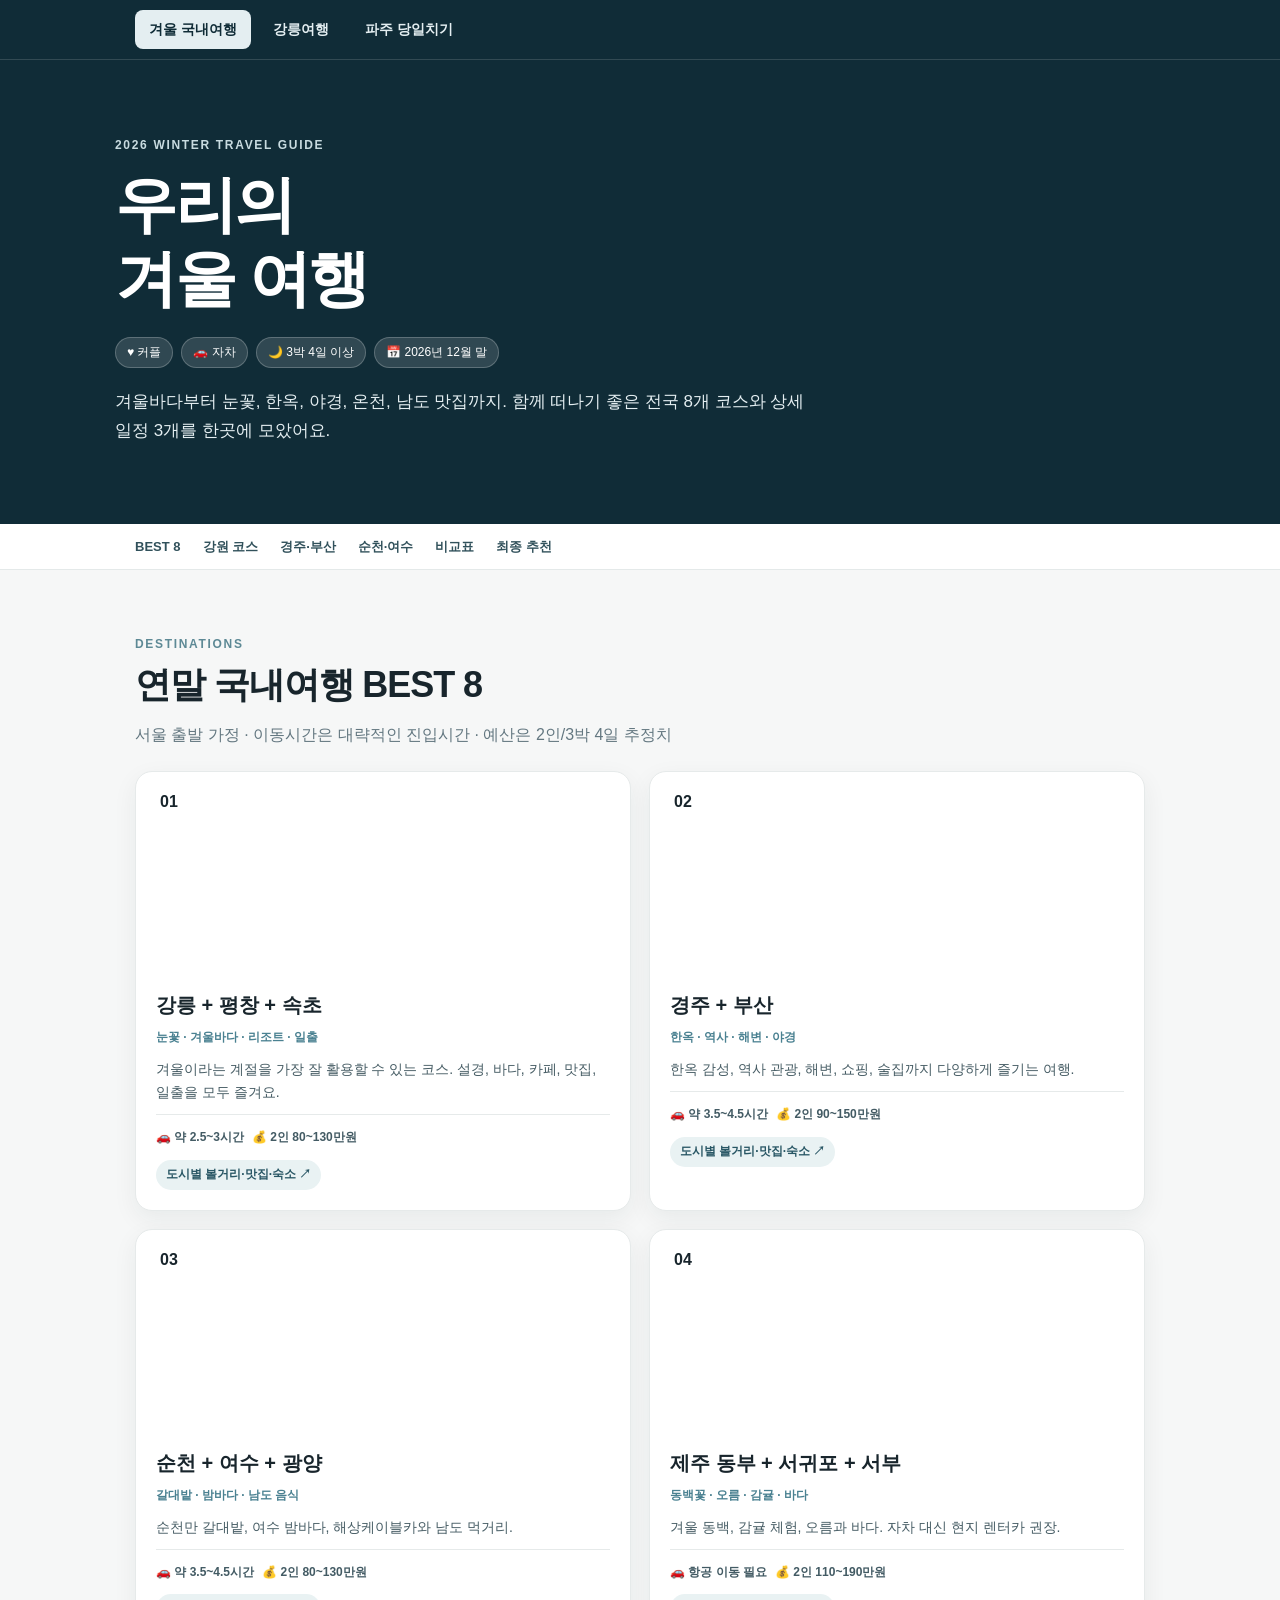
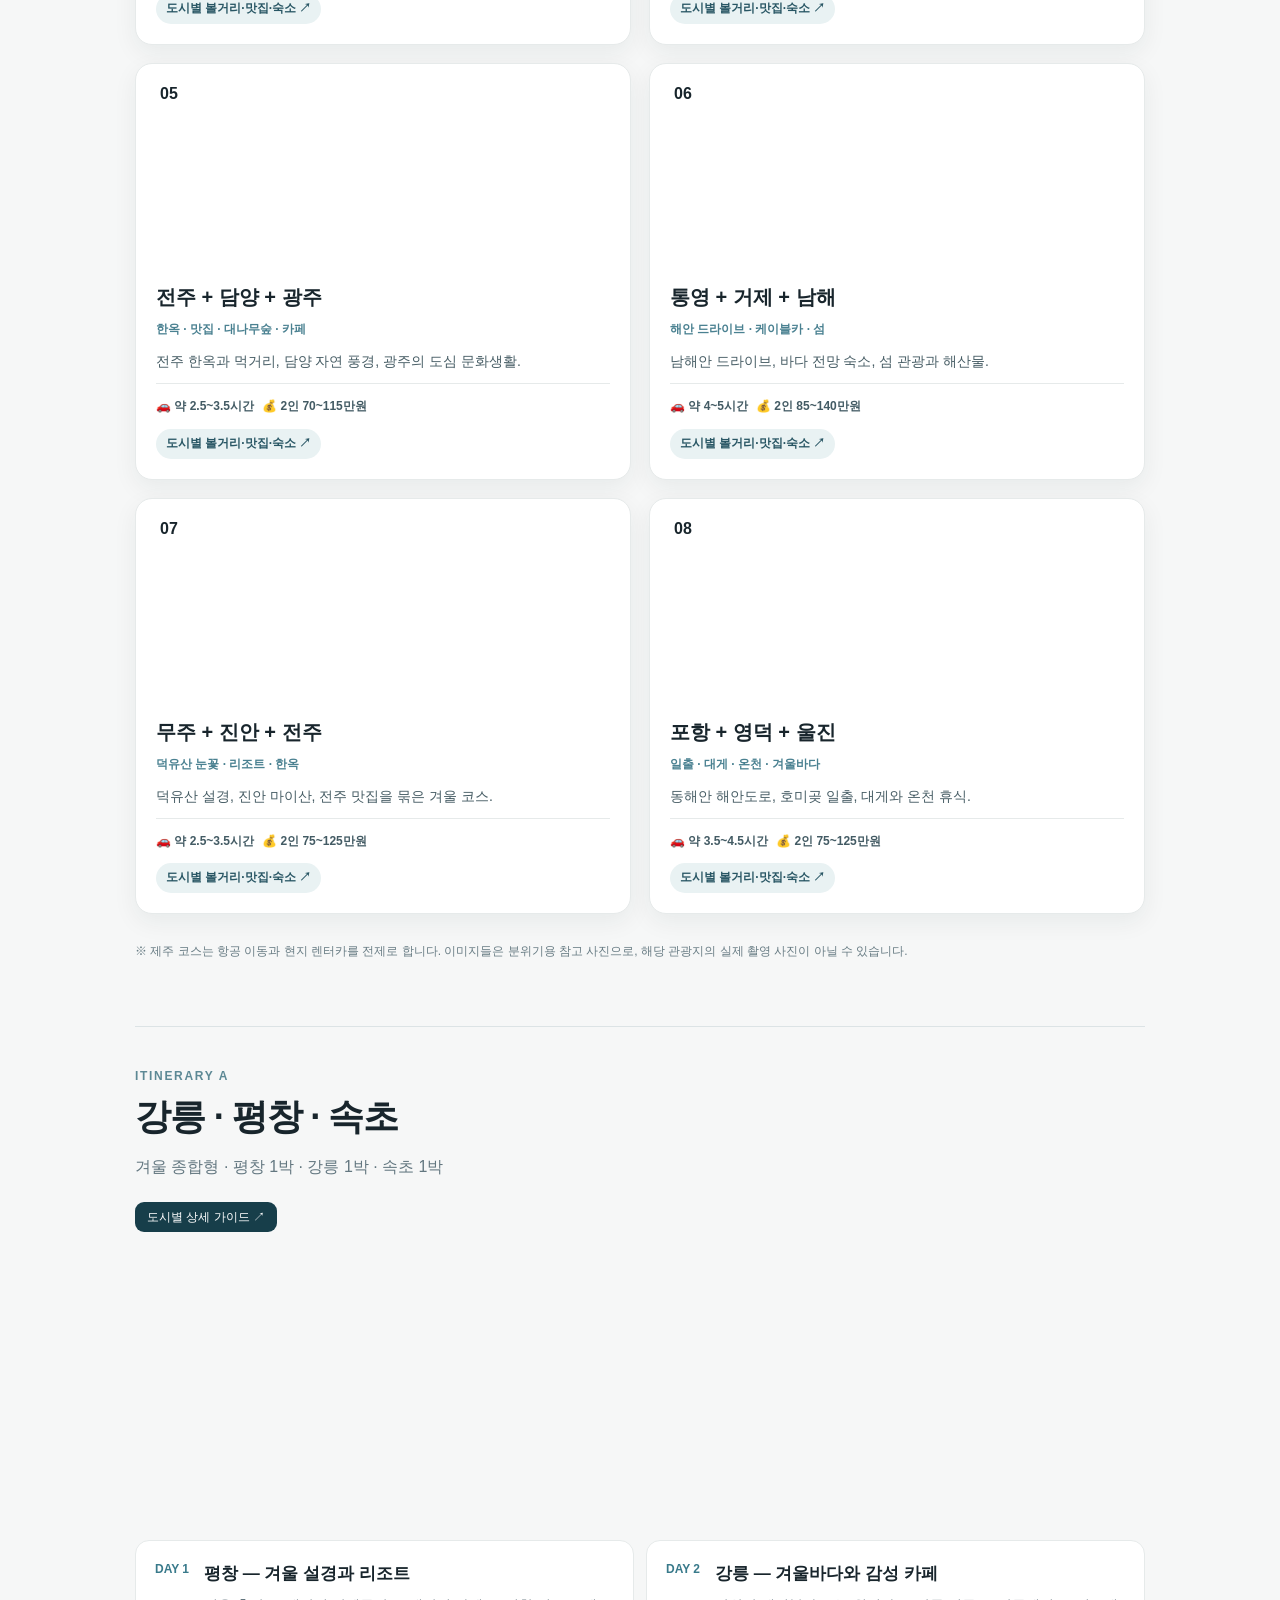
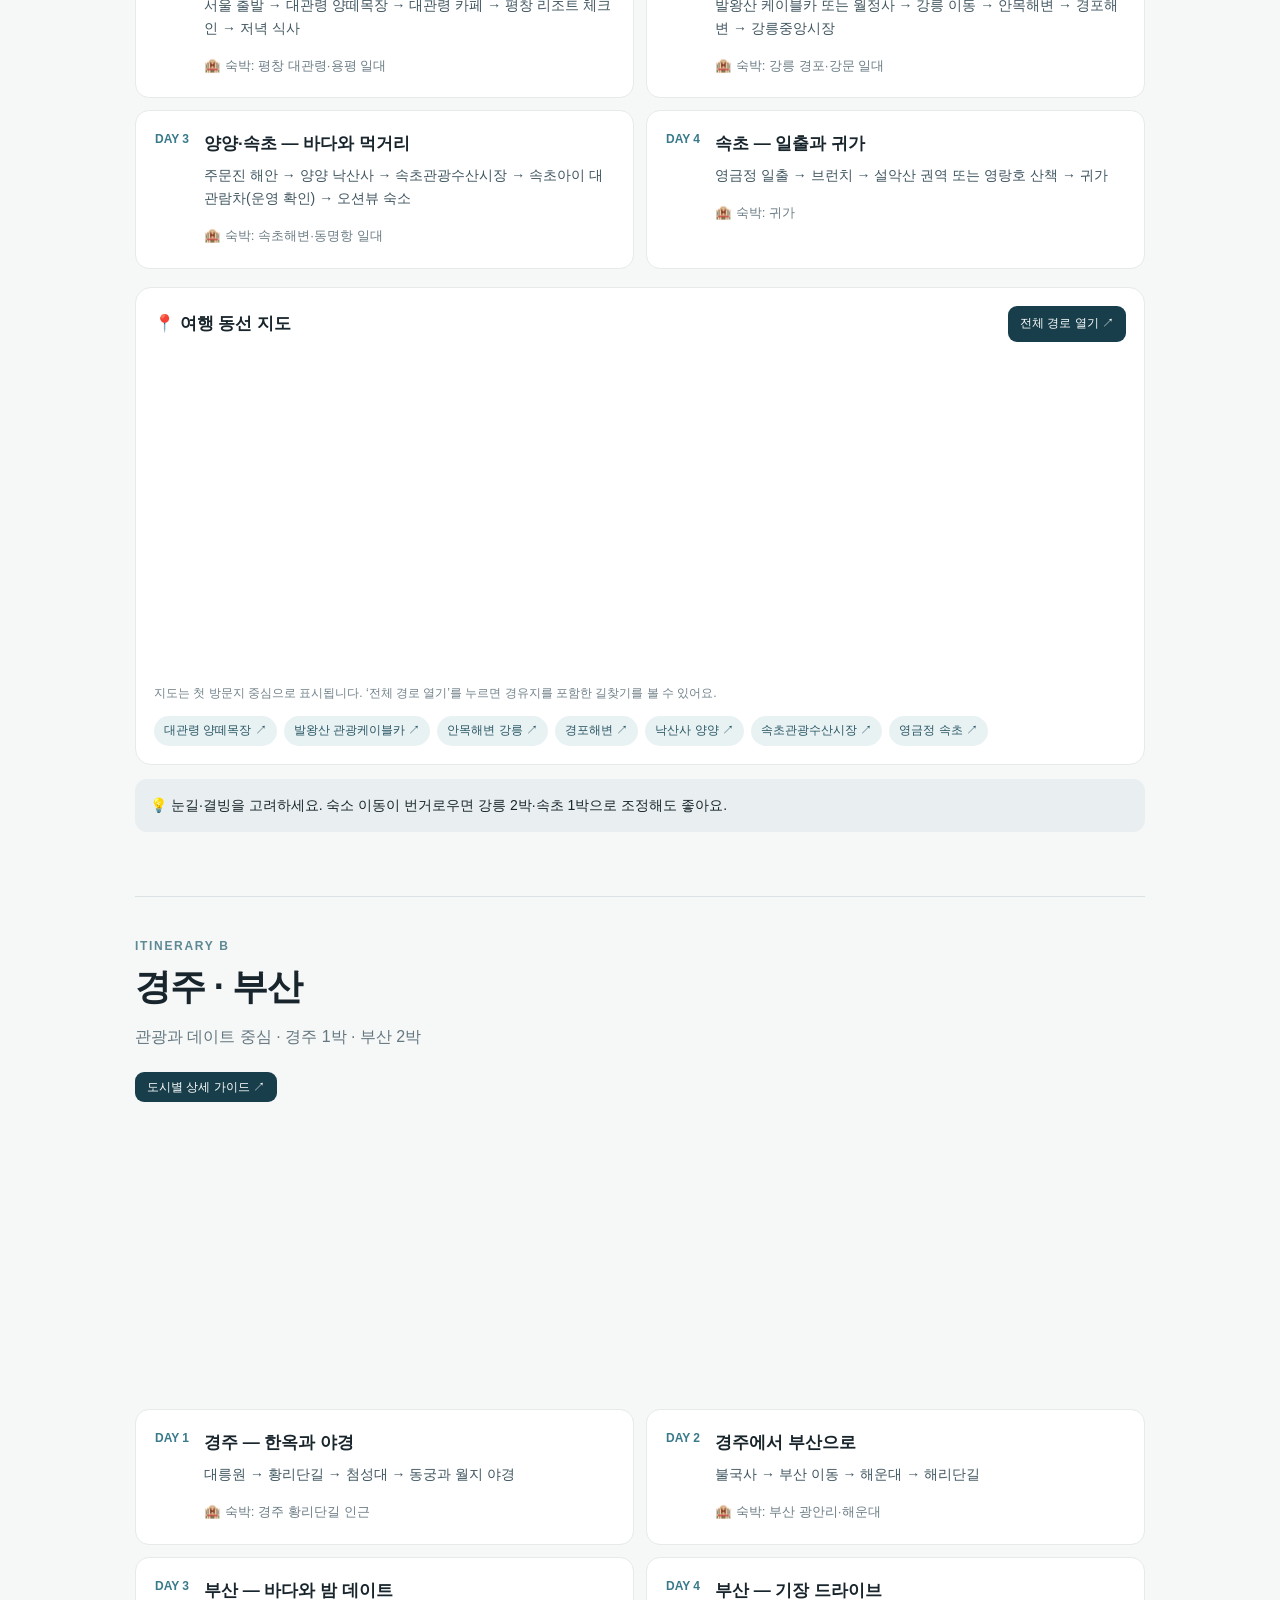
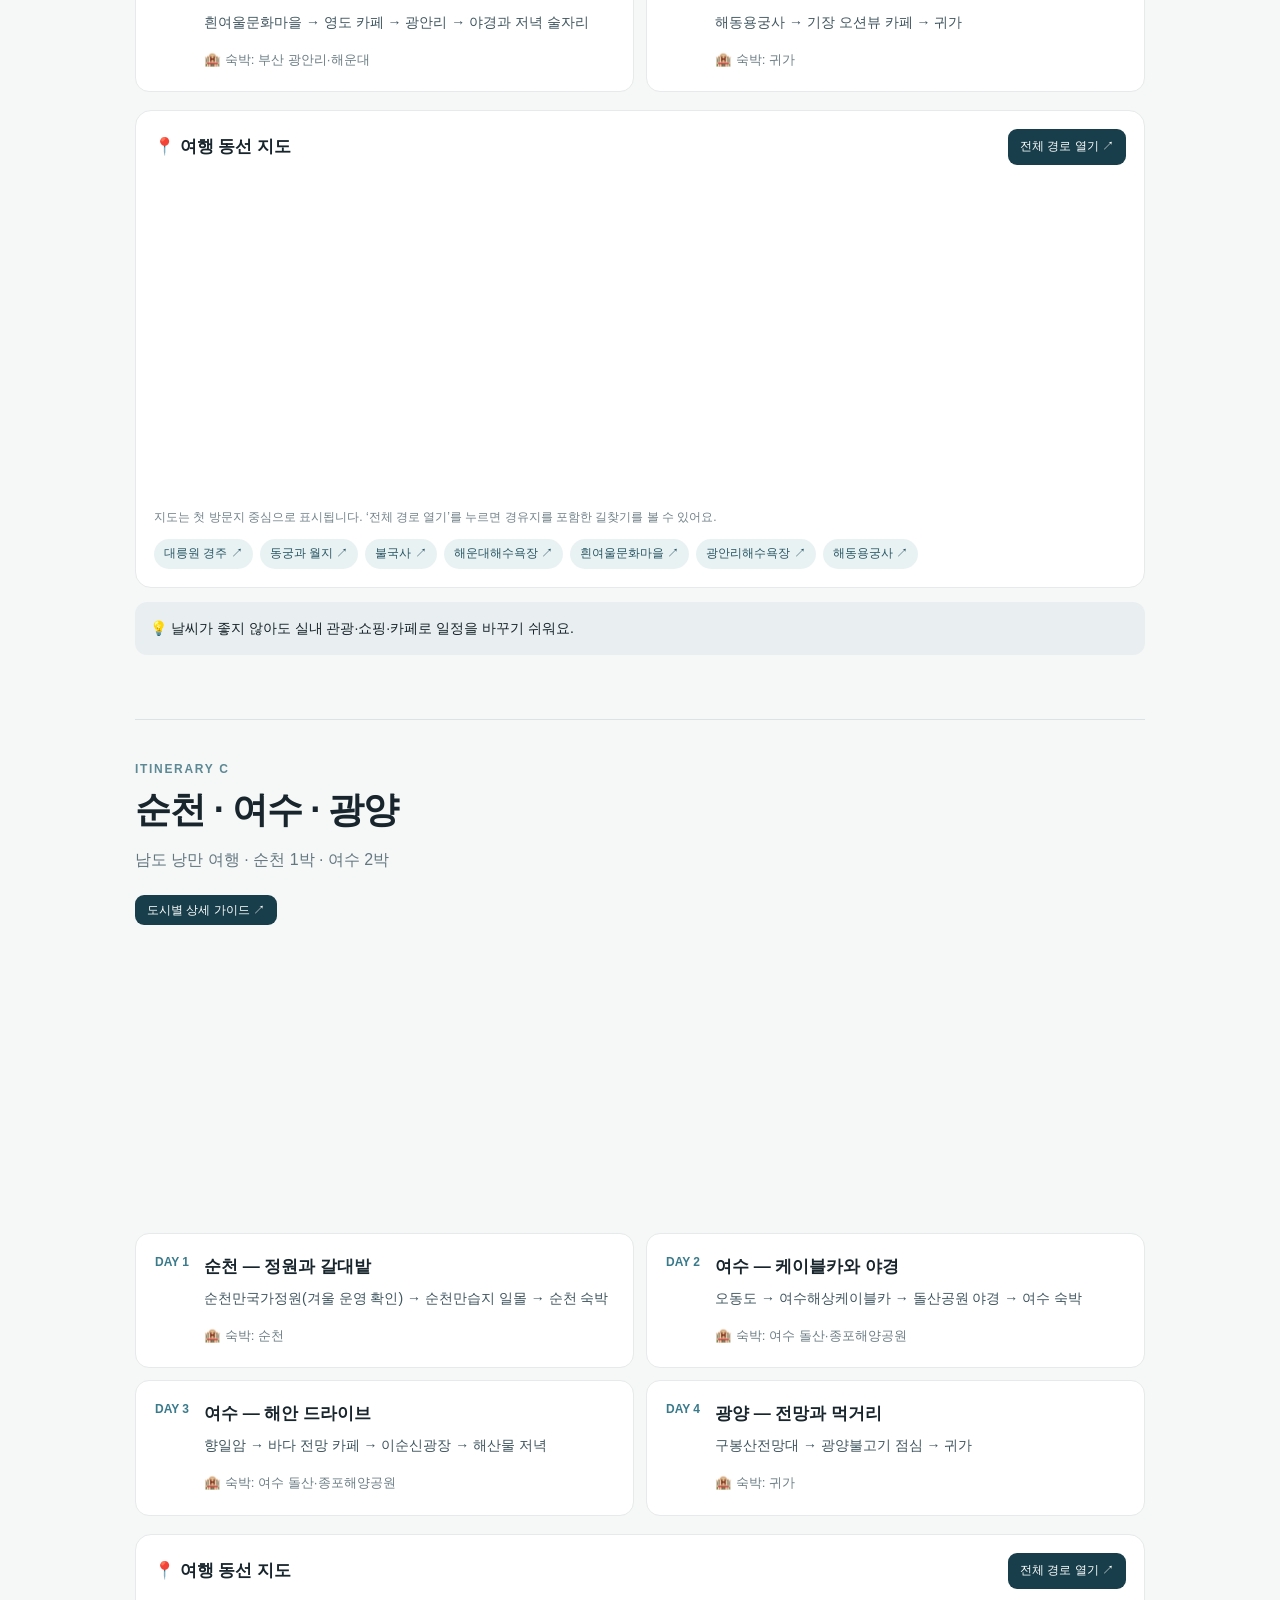
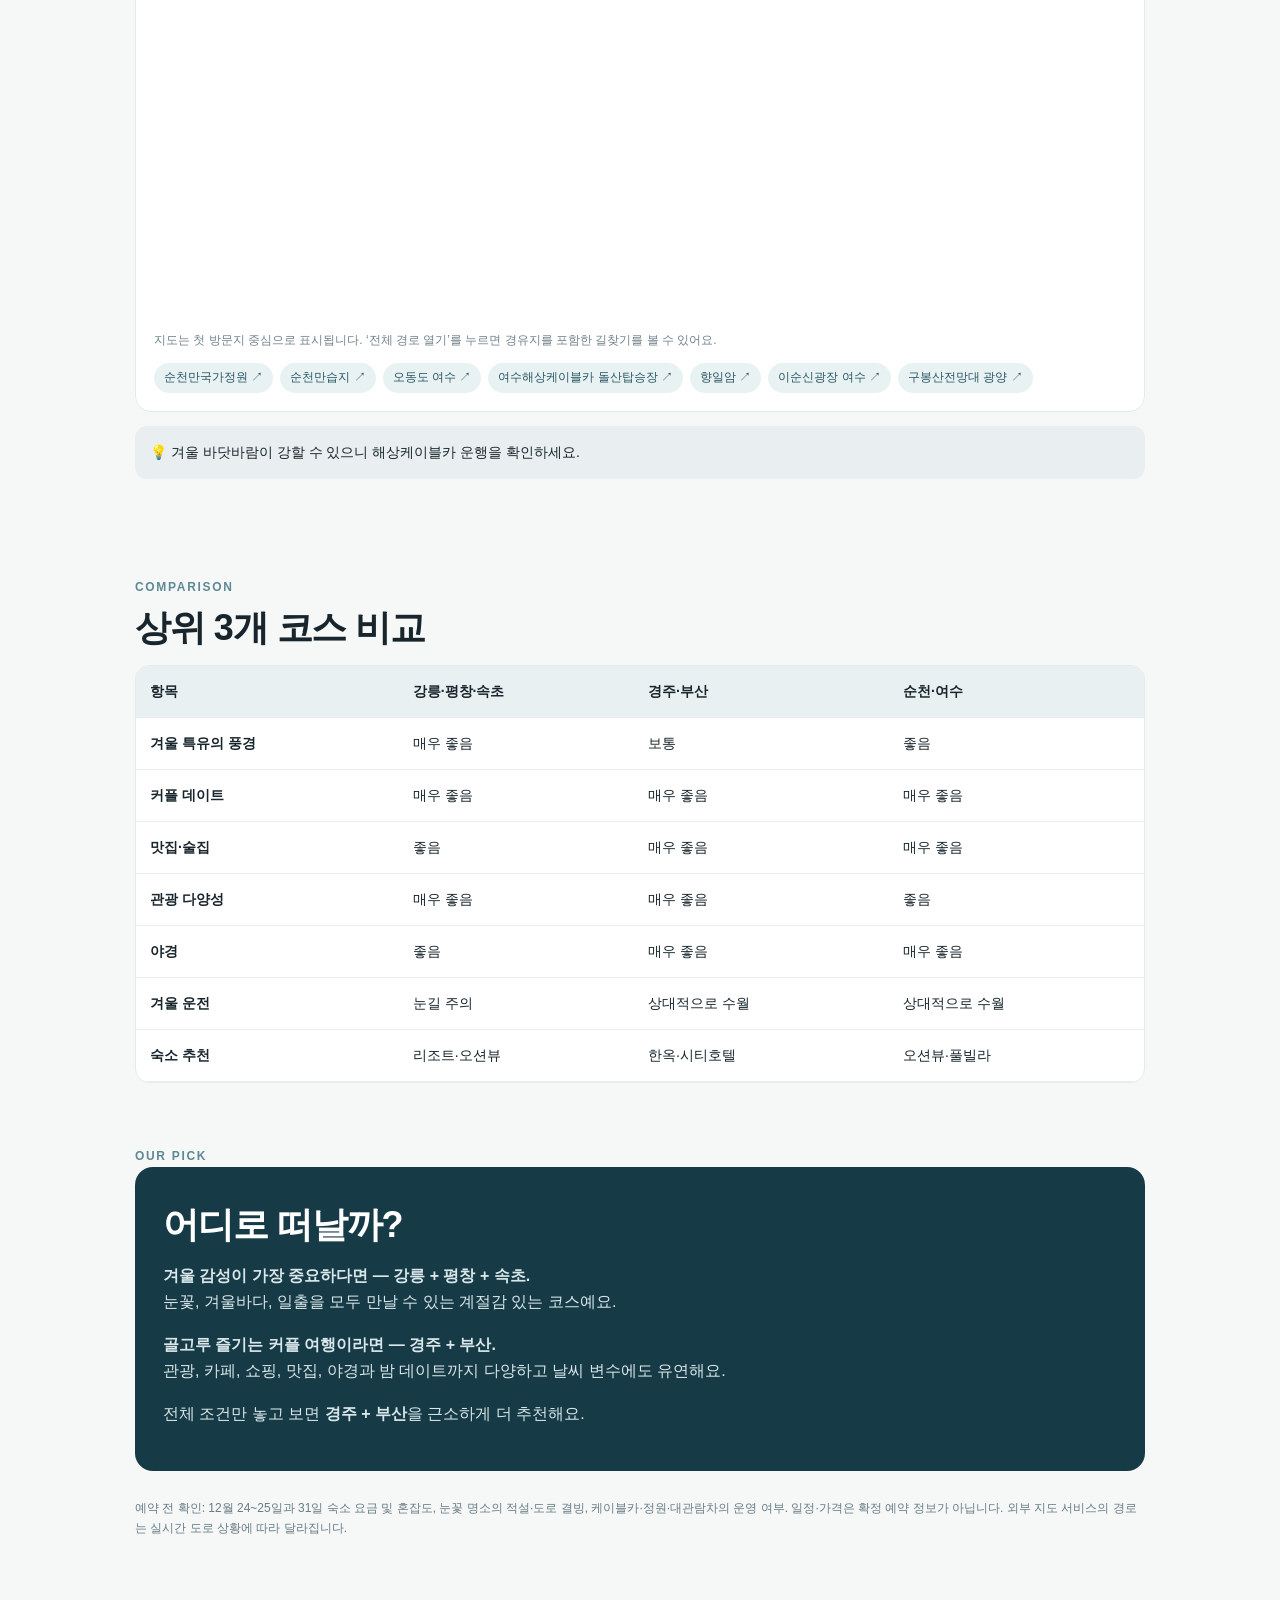
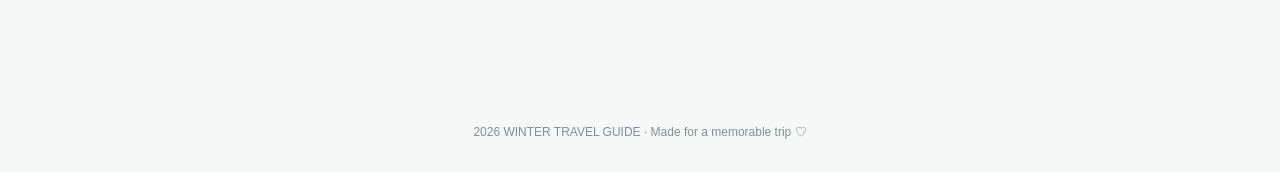
==== commit d4e6b2dd: "Add a dedicated Gangneung winter trip tab" ====
--- a/docs/index.html
+++ b/docs/index.html
@@ -2,6 +2,7 @@
 <nav class="trip-tabs" aria-label="여행 가이드">
   <div class="wrap">
     <a href="./" aria-current="page">겨울 국내여행</a>
+    <a href="./gangneung.html">강릉여행</a>
     <a href="./paju.html">파주 당일치기</a>
   </div>
 </nav>
--- a/docs/style.css
+++ b/docs/style.css
@@ -245,3 +245,80 @@
 .winter-place-copy .winter-tier { margin-top: 0; }
 .winter-detail-link { font-weight: 700; }
 .winter-other .stops a { padding: 8px 12px; }
+
+.winter-budget-note label {
+  display: block;
+  color: #234941;
+  font-weight: 750;
+}
+.winter-budget-note select {
+  max-width: 100%;
+  min-height: 42px;
+  margin: 7px 0;
+  padding: 6px 10px;
+  border: 1px solid #99b3af;
+  border-radius: 8px;
+  background: white;
+  color: #18252c;
+  font: inherit;
+}
+
+.winter-booking {
+  margin-top: 12px;
+  padding: 9px;
+  border: 1px solid #dce8e6;
+  border-radius: 10px;
+  background: #f5f9f8;
+  color: #234941;
+  font-size: 12px;
+  line-height: 1.4;
+}
+.winter-booking > small {
+  display: block;
+  margin-top: 3px;
+  color: #475d65;
+}
+.winter-booking-platforms {
+  display: flex;
+  flex-wrap: wrap;
+  gap: 5px;
+  margin: 6px 0;
+}
+.winter-booking-platforms a {
+  padding: 5px 7px;
+  border: 1px solid #c7d9d5;
+  border-radius: 6px;
+  background: white;
+  font-weight: 700;
+  text-decoration: none;
+}
+
+.gn-hero::before {
+  background: linear-gradient(110deg, #102c37, #28576d 68%, #4c7181);
+}
+.gn-stay-grid { grid-template-columns: minmax(0, 680px); }
+.gn-itinerary ol {
+  margin: 10px 0;
+  padding-left: 18px;
+  color: #405660;
+  font-size: 14px;
+}
+.gn-itinerary li + li { margin-top: 8px; }
+.gn-days {
+  display: flex;
+  flex-wrap: wrap;
+  gap: 4px;
+  margin-top: 8px;
+}
+.gn-days span {
+  padding: 2px 5px;
+  border-radius: 5px;
+  font-size: 11px;
+  font-weight: 700;
+}
+.gn-day-open { background: #e1f0ea; color: #214d41; }
+.gn-day-closed { background: #ffe4df; color: #8a3025; }
+.gn-day-check { background: #fff0cc; color: #694b15; }
+.gn-filters { margin-top: 12px; }
+#paju-map-panel [data-kind="숙소"] { --pin-color: #143e76; }
+.gn-main .paju-area[hidden] { display: none; }
